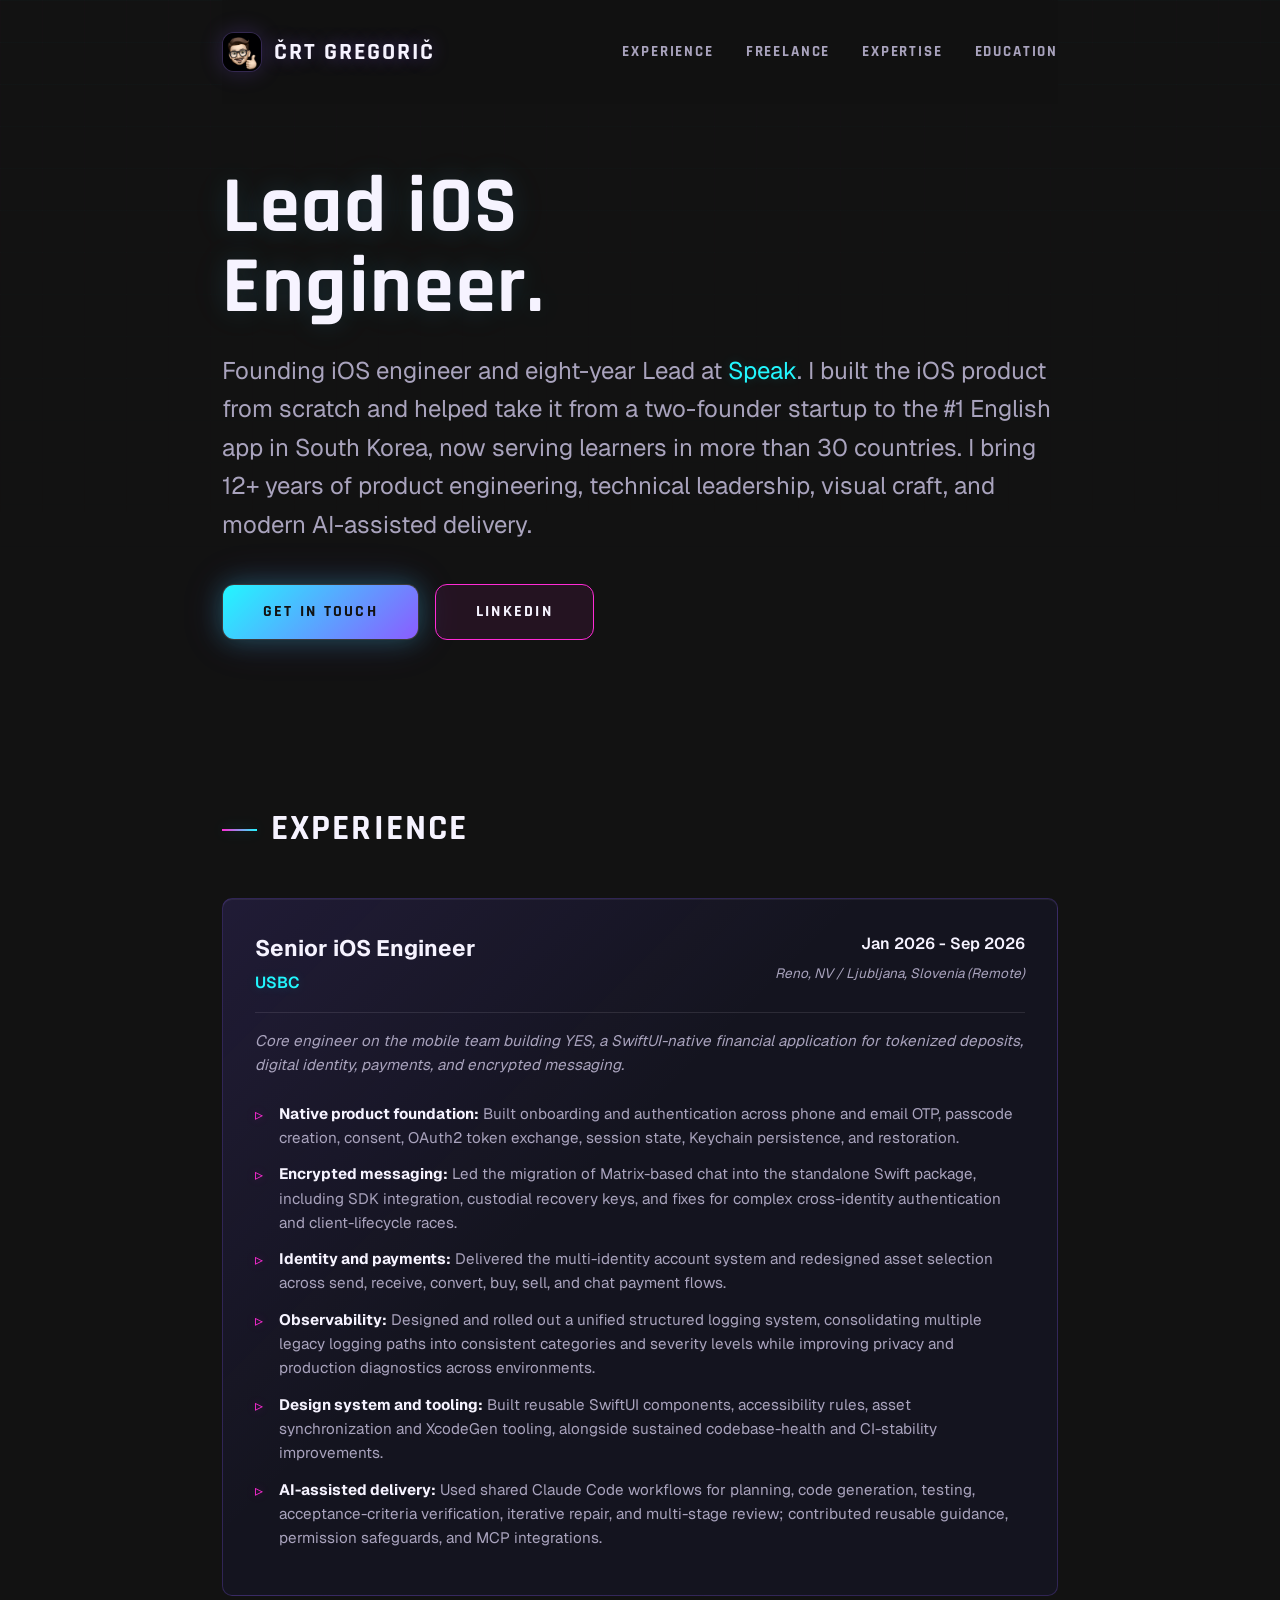
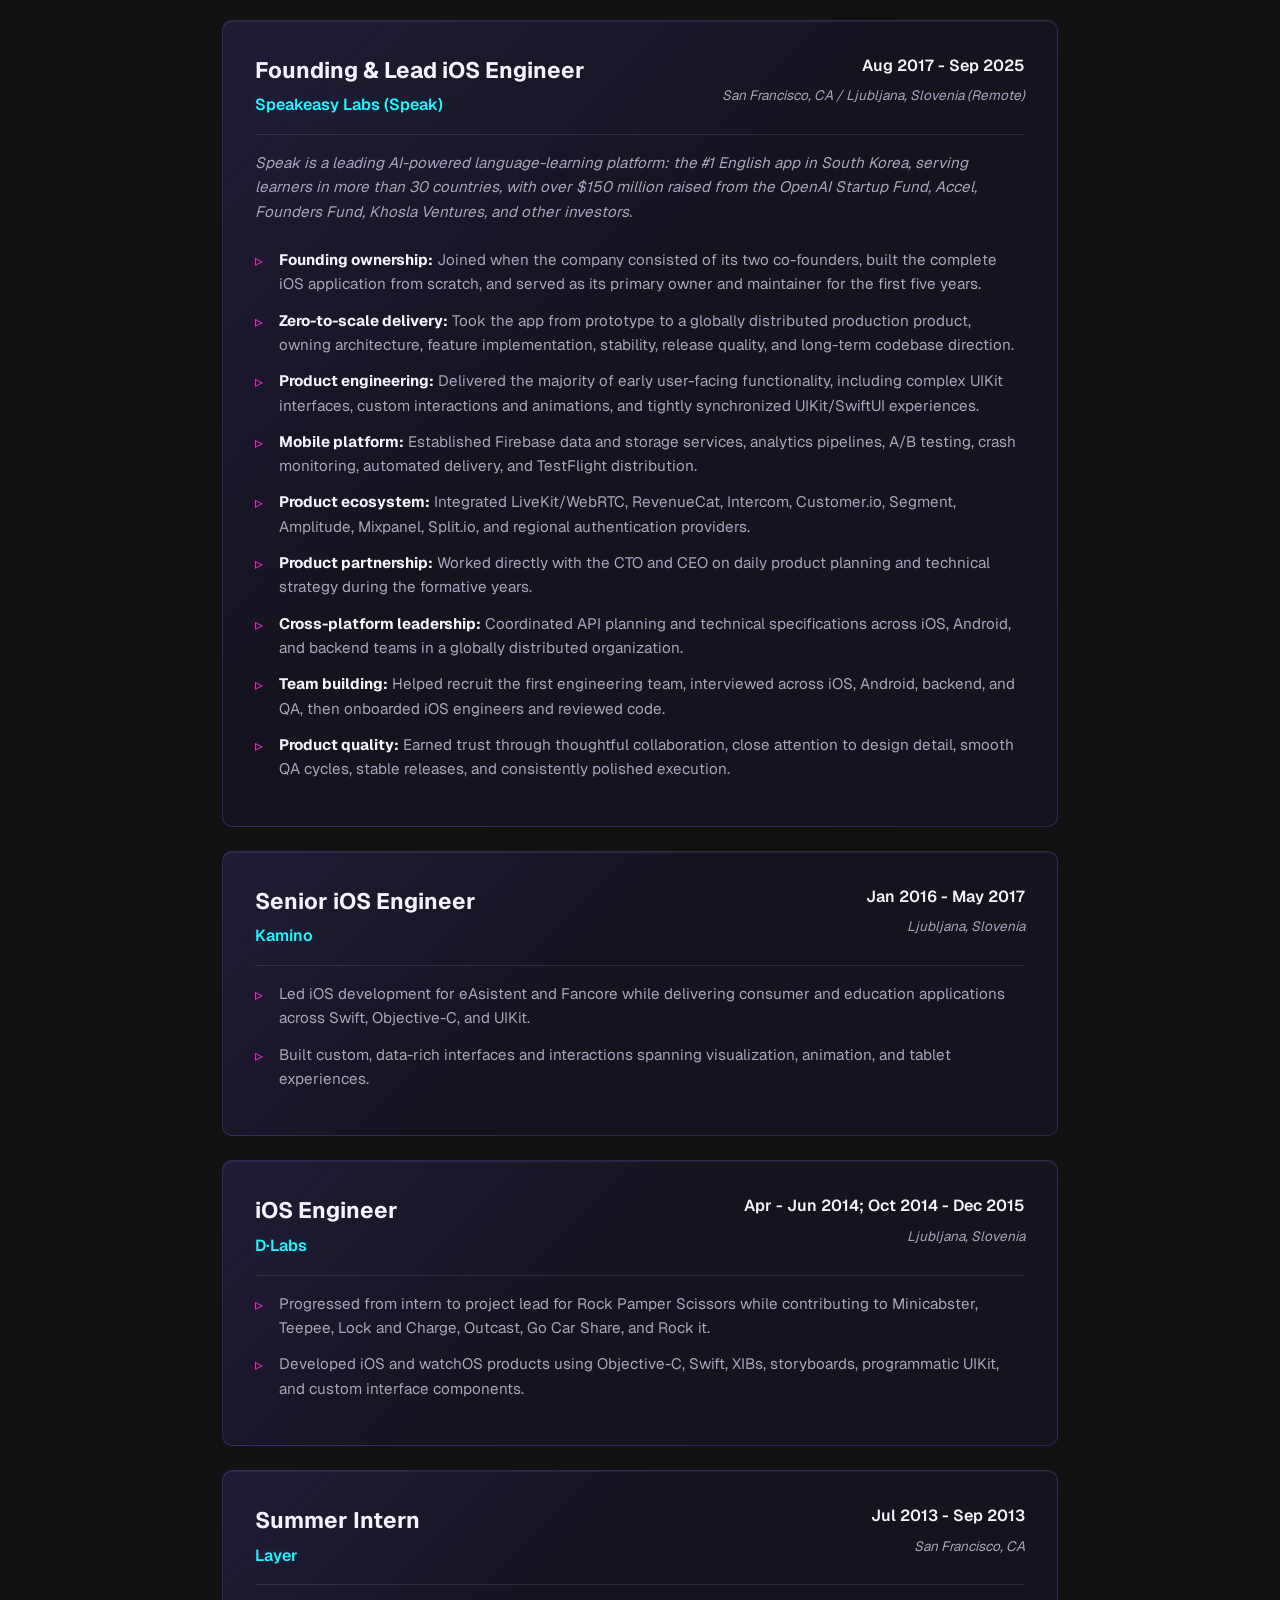
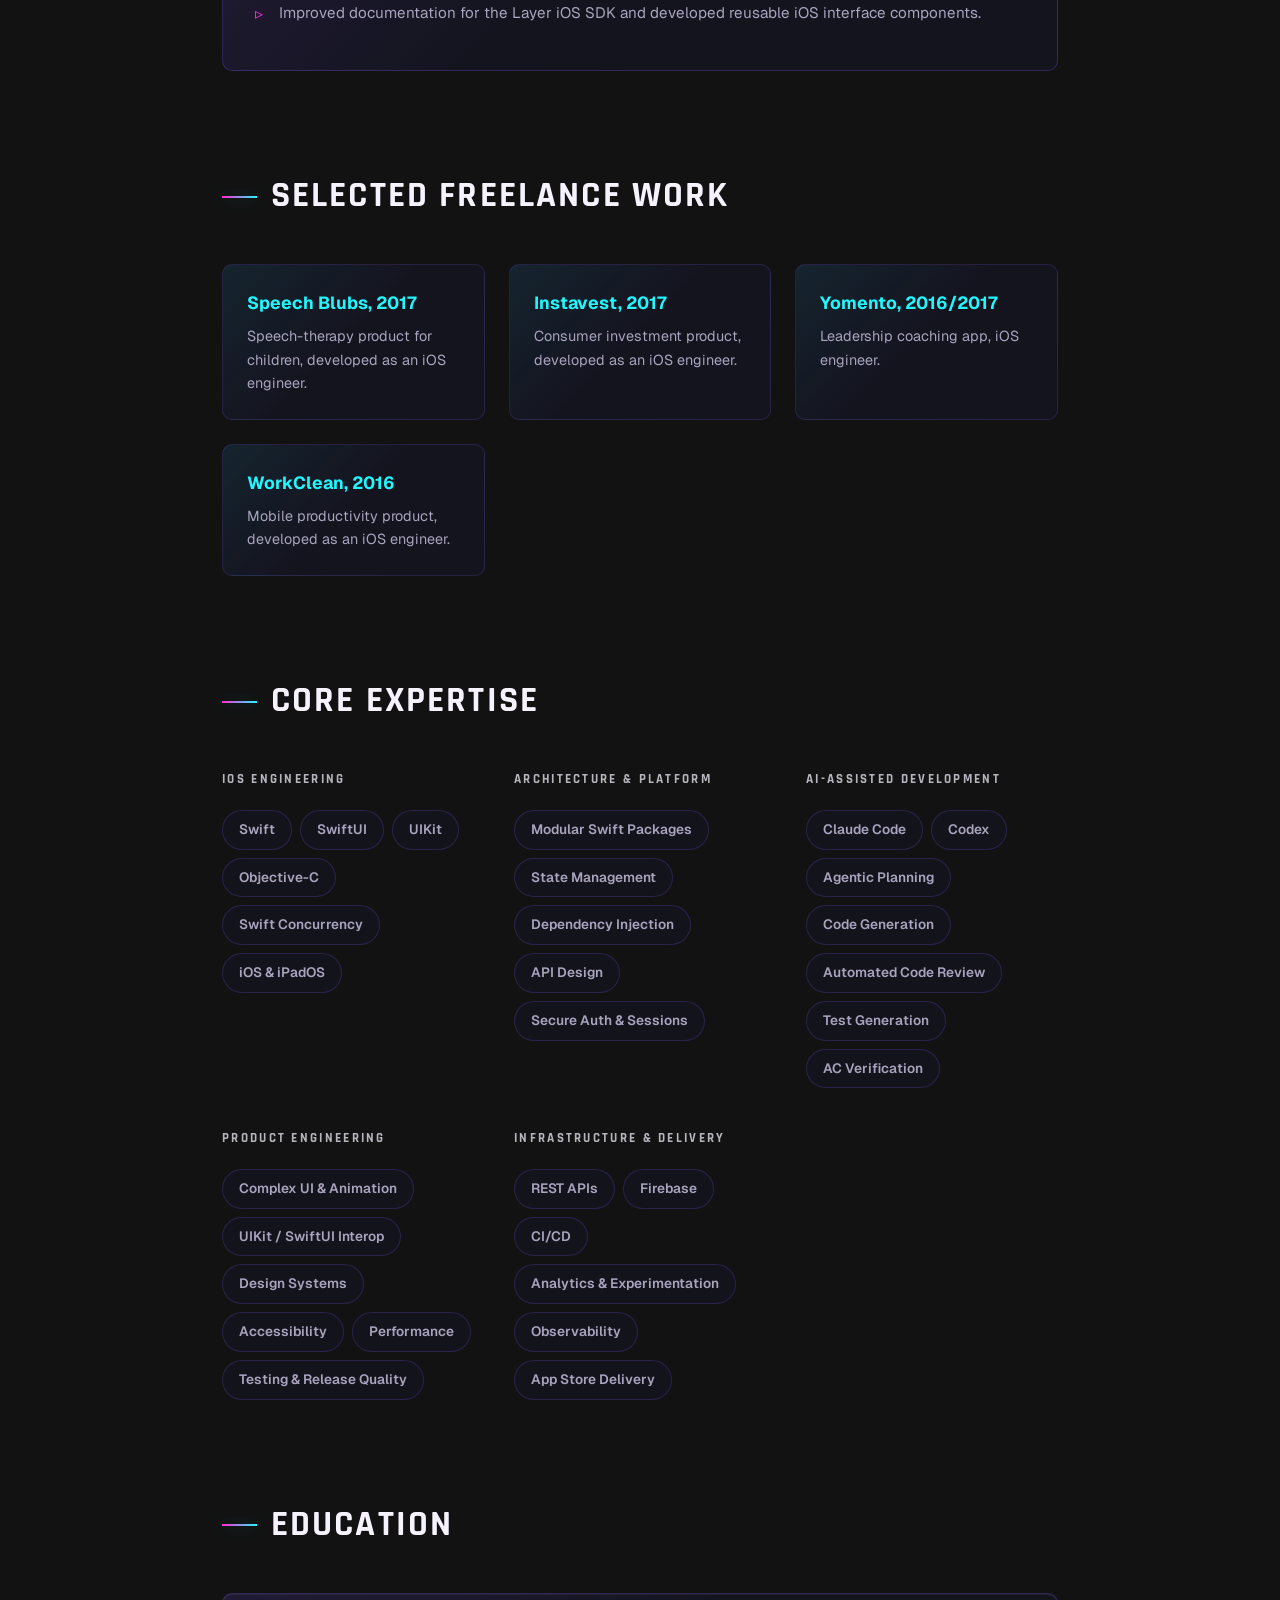
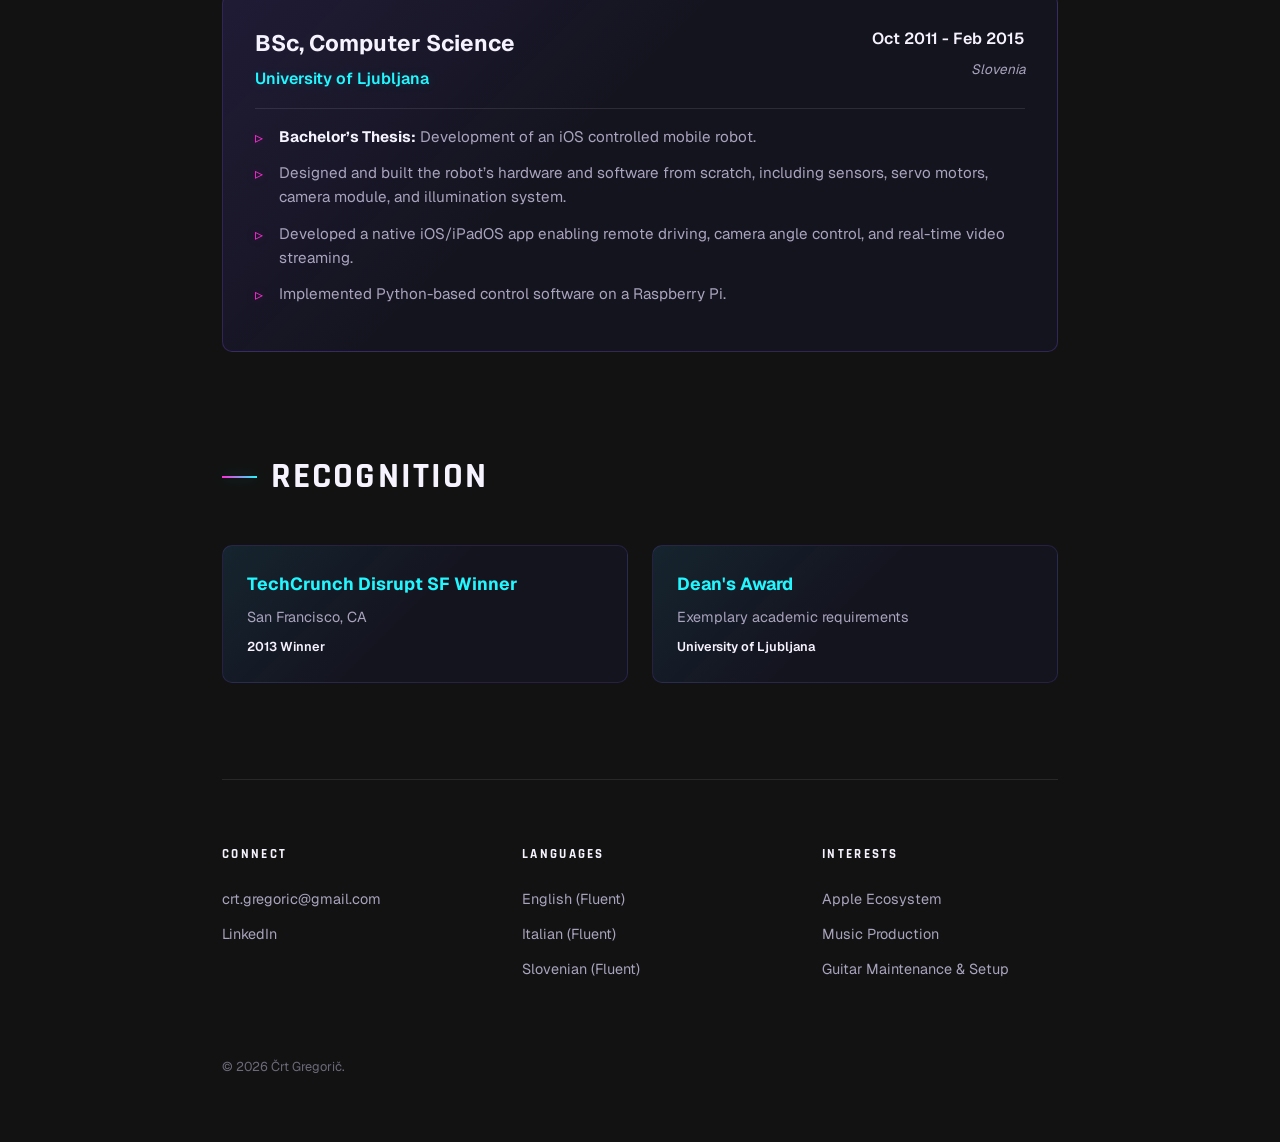
==== portfolio.html @ 0dc1e413 "Fixed the get in touch button border" ====
<!DOCTYPE html>
<html lang="en">
<head>
    <meta charset="UTF-8">
    <meta name="viewport" content="width=device-width, initial-scale=1.0">
    <title>Črt Gregorič | Lead iOS Engineer</title>
    <meta name="description" content="Črt Gregorič is a Lead iOS Engineer with 12+ years of experience building and scaling polished mobile products.">
    <link rel="preconnect" href="https://fonts.googleapis.com">
    <link rel="preconnect" href="https://fonts.gstatic.com" crossorigin>
    <link href="https://fonts.googleapis.com/css2?family=Geist:wght@300;400;500;600;700;800;900&amp;family=Rajdhani:wght@500;600;700&amp;display=swap" rel="stylesheet">
    <style>
        :root {
            --void: #121212;
            --panel: #181818;
            --panel-hover: #282828;
            --panel-deep: #14141f;
            --neon-cyan: #22f7ff;
            --neon-pink: #ff2bd6;
            --neon-violet: #8b5cff;
            --neon-amber: #ffd166;
            --paper: #f6f3ff;
            --muted: #a9a3bd;
            --border: rgba(139, 92, 255, 0.24);
            --shadow-glow: rgba(34, 247, 255, 0.24);
            --container-width: 900px;
        }

        * {
            margin: 0;
            padding: 0;
            box-sizing: border-box;
        }

        body {
            font-family: 'Geist', sans-serif;
            background-color: var(--void);
            color: var(--paper);
            line-height: 1.6;
            -webkit-font-smoothing: antialiased;
        }

        body::before {
            content: "";
            position: fixed;
            inset: 0;
            pointer-events: none;
            background:
                linear-gradient(rgba(34, 247, 255, 0.035) 1px, transparent 1px),
                linear-gradient(90deg, rgba(255, 43, 214, 0.025) 1px, transparent 1px);
            background-size: 42px 42px;
            mask-image: linear-gradient(to bottom, rgba(0, 0, 0, 0.45), transparent 70%);
            z-index: 0;
        }

        .container {
            position: relative;
            z-index: 1;
            max-width: var(--container-width);
            margin: 0 auto;
            padding: 0 2rem;
        }

        nav {
            padding: 2rem 0;
            display: flex;
            justify-content: space-between;
            align-items: center;
            position: sticky;
            top: 0;
            background-color: rgba(18, 18, 18, 0.9);
            backdrop-filter: blur(10px);
            z-index: 1000;
        }

        .logo-container {
            display: flex;
            align-items: center;
            gap: 0.75rem;
        }

        .memoji-logo {
            width: 40px;
            height: 40px;
            border-radius: 12px;
            object-fit: cover;
            background-color: var(--panel);
            border: 1px solid var(--border);
            box-shadow: 0 0 22px rgba(139, 92, 255, 0.22);
        }

        .logo {
            font-family: 'Rajdhani', sans-serif;
            font-size: 1.5rem;
            font-weight: 700;
            color: var(--paper);
            letter-spacing: 0.08em;
            text-shadow: 0 0 18px rgba(139, 92, 255, 0.38);
        }

        .nav-links {
            display: flex;
            gap: 2rem;
        }

        .nav-links a {
            color: var(--muted);
            text-decoration: none;
            font-family: 'Rajdhani', sans-serif;
            font-weight: 700;
            font-size: 0.95rem;
            transition: color 0.2s, text-shadow 0.2s;
            letter-spacing: 0.12em;
        }

        .nav-links a:hover {
            color: var(--neon-amber);
            text-shadow: 0 0 16px rgba(255, 209, 102, 0.25);
        }

        .hero {
            padding: 4rem 0;
        }

        .hero h1 {
            font-family: 'Rajdhani', sans-serif;
            font-size: 5rem;
            font-weight: 700;
            letter-spacing: 0.02em;
            line-height: 1;
            margin-bottom: 1.5rem;
            text-shadow:
                0 0 28px rgba(34, 247, 255, 0.12),
                0 0 46px rgba(255, 43, 214, 0.08);
        }

        .hero p {
            font-size: 1.5rem;
            color: var(--muted);
            max-width: 100%;
            margin-bottom: 2.5rem;
        }

        .hero p a {
            color: var(--neon-cyan);
            text-decoration: none;
            text-shadow: 0 0 12px rgba(34, 247, 255, 0.16);
            transition: color 0.2s;
        }

        .hero p a:hover {
            color: var(--neon-amber);
            text-decoration: underline;
        }

        .cta-group {
            display: flex;
            gap: 1rem;
            align-items: stretch;
        }

        .btn {
            display: inline-flex;
            align-items: center;
            justify-content: center;
            padding: 0 2.5rem;
            border-radius: 12px;
            font-family: 'Rajdhani', sans-serif;
            font-weight: 700;
            text-decoration: none;
            transition: transform 0.2s, background-color 0.2s, border-color 0.2s, box-shadow 0.2s;
            font-size: 1rem;
            text-transform: uppercase;
            letter-spacing: 0.14em;
            box-sizing: border-box;
            height: 56px;
        }

        .btn-primary {
            background-image: linear-gradient(135deg, var(--neon-cyan), var(--neon-violet));
            background-clip: padding-box;
            color: var(--void);
            border: 1px solid rgba(246, 243, 255, 0.18);
            box-shadow: 0 0 26px var(--shadow-glow), 0 0 44px rgba(139, 92, 255, 0.16);
        }

        .btn-primary:hover {
            background-image: linear-gradient(135deg, #7afaff, #a891ff);
            border-color: rgba(246, 243, 255, 0.32);
            transform: translateY(-3px);
        }

        .btn-secondary {
            border: 1px solid var(--neon-pink);
            color: var(--paper);
            background-color: rgba(255, 43, 214, 0.08);
        }

        .btn-secondary:hover {
            border-color: var(--neon-amber);
            box-shadow: 0 0 26px rgba(255, 43, 214, 0.22);
            transform: translateY(-3px);
        }

        section {
            margin-bottom: 6rem;
        }

        section[id] {
            scroll-margin-top: 7.5rem;
        }

        h2.section-title {
            font-family: 'Rajdhani', sans-serif;
            font-size: 2.25rem;
            font-weight: 700;
            margin-bottom: 2.5rem;
            letter-spacing: 0.06em;
            text-transform: uppercase;
        }

        h2.section-title::before {
            content: "";
            display: inline-block;
            width: 2.2rem;
            height: 0.12rem;
            margin-right: 0.85rem;
            vertical-align: middle;
            background: linear-gradient(90deg, var(--neon-pink), var(--neon-cyan));
            box-shadow: 0 0 14px var(--shadow-glow);
        }

        .experience-grid {
            display: flex;
            flex-direction: column;
            gap: 1.5rem;
        }

        .experience-card {
            background:
                linear-gradient(135deg, rgba(139, 92, 255, 0.1), transparent 42%),
                var(--panel-deep);
            padding: 2rem;
            border-radius: 10px;
            border: 1px solid var(--border);
            box-shadow: inset 0 1px 0 rgba(246, 243, 255, 0.06);
            cursor: pointer;
            transition: background-color 0.3s, border-color 0.3s, box-shadow 0.3s, transform 0.3s;
        }

        .experience-card:hover {
            background-color: var(--panel-hover);
            border-color: rgba(34, 247, 255, 0.34);
            box-shadow: 0 0 34px rgba(34, 247, 255, 0.08), inset 0 1px 0 rgba(246, 243, 255, 0.08);
            transform: translateY(-2px);
        }

        .exp-header {
            display: flex;
            justify-content: space-between;
            align-items: flex-start;
            margin-bottom: 1rem;
            border-bottom: 1px solid rgba(247, 243, 255, 0.1);
            padding-bottom: 1rem;
        }

        .exp-title h3 {
            font-size: 1.4rem;
            font-weight: 700;
            margin-bottom: 0.25rem;
        }

        .exp-title p {
            color: var(--neon-cyan);
            font-weight: 600;
            font-size: 1rem;
            text-shadow: 0 0 12px rgba(34, 247, 255, 0.16);
        }

        .exp-title a {
            color: inherit;
            text-decoration: none;
            transition: color 0.2s;
        }

        .exp-title a:hover {
            color: var(--neon-amber);
            text-decoration: underline;
        }

        .exp-meta {
            text-align: right;
        }

        .exp-duration {
            font-weight: 600;
            display: block;
            margin-bottom: 0.25rem;
        }

        .exp-location {
            color: var(--muted);
            font-size: 0.85rem;
            font-style: italic;
        }

        .exp-description {
            color: var(--muted);
            margin-bottom: 1.5rem;
            font-style: italic;
            font-size: 0.95rem;
        }

        .exp-details ul {
            list-style: none;
        }

        .exp-details li {
            position: relative;
            padding-left: 1.5rem;
            margin-bottom: 0.75rem;
            color: var(--muted);
            font-size: 0.95rem;
        }

        .exp-details li strong {
            color: var(--paper);
        }

        .exp-details li::before {
            content: "▹";
            position: absolute;
            left: 0;
            color: var(--neon-pink);
            font-size: 1rem;
            text-shadow: 0 0 10px rgba(255, 43, 214, 0.28);
        }

        .backstage-card {
            background: linear-gradient(135deg, #282828 0%, #121212 100%);
            padding: 3rem;
            border-radius: 10px;
            border-left: 6px solid var(--neon-cyan);
        }

        .backstage-content {
            display: flex;
            flex-direction: column;
            gap: 1.5rem;
        }

        .backstage-text h3 {
            font-size: 1.75rem;
            margin-bottom: 1.25rem;
            color: var(--neon-cyan);
            font-weight: 800;
        }

        .backstage-text p {
            margin-bottom: 1.25rem;
            color: var(--paper);
            font-size: 1.05rem;
            max-width: 100%;
        }

        .music-tags {
            display: flex;
            flex-wrap: wrap;
            gap: 0.75rem;
            margin-top: 1rem;
        }

        .music-tag {
            font-size: 0.85rem;
            background: rgba(37, 244, 255, 0.1);
            color: var(--neon-cyan);
            padding: 0.4rem 1rem;
            border-radius: 0;
            border: 1px solid var(--neon-cyan);
            font-weight: 600;
        }

        /* --- Skills Section --- */
        .skills-grid {
            display: grid;
            grid-template-columns: repeat(auto-fit, minmax(250px, 1fr));
            gap: 2.5rem;
        }

        .skill-category h3 {
            font-size: 0.8rem;
            text-transform: uppercase;
            font-family: 'Rajdhani', sans-serif;
            letter-spacing: 0.18em;
            color: var(--paper);
            margin-bottom: 1.25rem;
            opacity: 0.72;
        }

        .skill-list {
            display: flex;
            flex-wrap: wrap;
            gap: 0.5rem;
        }

        .skill-pill {
            background-color: rgba(20, 20, 31, 0.9);
            color: var(--muted);
            padding: 0.5rem 1rem;
            border-radius: 999px;
            border: 1px solid rgba(139, 92, 255, 0.2);
            font-size: 0.85rem;
            font-weight: 600;
            cursor: pointer;
            transition: all 0.2s;
        }

        .skill-pill:hover {
            background-color: var(--neon-cyan);
            color: var(--void);
            transform: translateY(-2px);
            box-shadow: 0 0 18px var(--shadow-glow);
        }

        .item-grid {
            display: grid;
            grid-template-columns: repeat(auto-fit, minmax(200px, 1fr));
            gap: 1.5rem;
        }

        .grid-item {
            background:
                linear-gradient(135deg, rgba(34, 247, 255, 0.07), transparent 48%),
                var(--panel-deep);
            padding: 1.5rem;
            border-radius: 10px;
            border: 1px solid rgba(139, 92, 255, 0.16);
            cursor: pointer;
            transition: background-color 0.2s, border-color 0.2s, box-shadow 0.2s, transform 0.2s;
        }

        .grid-item:hover {
            background-color: var(--panel-hover);
            border-color: var(--border);
            box-shadow: 0 0 28px rgba(139, 92, 255, 0.1);
            transform: translateY(-2px);
        }

        .grid-item h3 {
            font-size: 1.1rem;
            margin-bottom: 0.5rem;
            color: var(--neon-cyan);
        }

        .grid-item h3 a {
            color: inherit;
            text-decoration: none;
        }

        .grid-item h3 a:hover {
            text-decoration: underline;
        }

        .grid-item p {
            font-size: 0.9rem;
            color: var(--muted);
        }

        .grid-item p a {
            color: var(--neon-cyan);
            text-decoration: none;
        }

        .grid-item p a:hover {
            text-decoration: underline;
        }

        .grid-item .item-meta {
            font-size: 0.8rem;
            color: var(--paper);
            font-weight: 600;
            margin-top: 0.5rem;
            display: block;
        }

        .grid-item .item-meta a {
            color: inherit;
            text-decoration: none;
        }

        .grid-item .item-meta a:hover {
            color: var(--neon-amber);
            text-decoration: underline;
        }

        footer {
            margin-top: 4rem;
            padding: 4rem 0;
            border-top: 1px solid var(--panel-hover);
            color: var(--muted);
        }

        .footer-grid {
            display: grid;
            grid-template-columns: repeat(auto-fit, minmax(200px, 1fr));
            gap: 4rem;
            margin-bottom: 4rem;
        }

        .footer-col h4 {
            color: var(--paper);
            margin-bottom: 1.5rem;
            text-transform: uppercase;
            font-size: 0.8rem;
            font-family: 'Rajdhani', sans-serif;
            letter-spacing: 0.18em;
        }

        .footer-col ul {
            list-style: none;
        }

        .footer-col li, .footer-col p {
            margin-bottom: 0.75rem;
            font-size: 0.9rem;
        }

        .footer-col a {
            color: inherit;
            text-decoration: none;
            transition: color 0.2s;
        }

        .footer-col a:hover {
            color: var(--neon-amber);
        }

        @media (max-width: 1024px) {
            .hero h1 { font-size: 4rem; }
        }

        @media (max-width: 768px) {
            :root {
                --container-width: 100%;
            }
            .container { padding: 0 1.5rem; }
            nav { padding: 1.5rem 0; flex-direction: column; gap: 1.5rem; position: relative; }
            .nav-links { gap: 1rem; flex-wrap: wrap; justify-content: center; }
            .nav-links a { font-size: 0.75rem; }
            
            .hero { padding: 2rem 0; }
            .hero h1 { font-size: 2.75rem; }
            .hero p { font-size: 1.1rem; }
            
            h2.section-title { font-size: 1.75rem; margin-bottom: 1.5rem; }
            section { margin-bottom: 4rem; }
            section[id] { scroll-margin-top: 1.5rem; }
            
            .exp-header { flex-direction: column; gap: 0.5rem; }
            .exp-meta { text-align: left; }
            .experience-card { padding: 1.5rem; }
            
            .backstage-card { padding: 2rem 1.5rem; }
            .backstage-text h3 { font-size: 1.5rem; }
            .backstage-text p { font-size: 0.95rem; }
            
            .skills-grid { gap: 1.5rem; }
            
            .footer-grid { gap: 2rem; }
        }

        @media (max-width: 480px) {
            .logo { font-size: 1.2rem; }
            .hero h1 { font-size: 2.25rem; }
            .cta-group { flex-direction: column; width: 100%; }
            .btn { text-align: center; width: 100%; }
        }
    </style>
</head>
<body>
    <div class="container">
        <nav>
            <div class="logo-container">
                <img src="memoji.jpeg" alt="Črt Gregorič" class="memoji-logo">
                <div class="logo">ČRT GREGORIČ</div>
            </div>
            <div class="nav-links">
                <a href="#experience">EXPERIENCE</a>
                <!-- <a href="#backstage">BACKSTAGE</a> -->
                <a href="#freelance">FREELANCE</a>
                <a href="#skills">EXPERTISE</a>
                <a href="#education">EDUCATION</a>
            </div>
        </nav>

        <main class="main-content">
            <section class="hero">
                <h1>Lead iOS<br>Engineer.</h1>
                <p>Founding iOS engineer and eight-year Lead at <a href="https://www.speak.com/" target="_blank">Speak</a>. I built the iOS product from scratch and helped take it from a two-founder startup to the #1 English app in South Korea, now serving learners in more than 30 countries. I bring 12+ years of product engineering, technical leadership, visual craft, and modern AI-assisted delivery.</p>
                <div class="cta-group">
                    <a href="mailto:crt.gregoric@gmail.com" class="btn btn-primary">Get in touch</a>
                    <a href="http://www.linkedin.com/in/crtgregoric" target="_blank" class="btn btn-secondary">LinkedIn</a>
                </div>
            </section>

            <section id="experience">
                <h2 class="section-title">Experience</h2>
                <div class="experience-grid">
                    
                    <!-- USBC -->
                    <div class="experience-card">
                        <div class="exp-header">
                            <div class="exp-title">
                                <h3>Senior iOS Engineer</h3>
                                <p><a href="https://usbc.xyz/" target="_blank">USBC</a></p>
                            </div>
                            <div class="exp-meta">
                                <span class="exp-duration">Jan 2026 - Sep 2026</span>
                                <span class="exp-location">Reno, NV / Ljubljana, Slovenia (Remote)</span>
                            </div>
                        </div>
                        <p class="exp-description">Core engineer on the mobile team building YES, a SwiftUI-native financial application for tokenized deposits, digital identity, payments, and encrypted messaging.</p>
                        <div class="exp-details">
                            <ul>
                                <li><strong>Native product foundation:</strong> Built onboarding and authentication across phone and email OTP, passcode creation, consent, OAuth2 token exchange, session state, Keychain persistence, and restoration.</li>
                                <li><strong>Encrypted messaging:</strong> Led the migration of Matrix-based chat into the standalone Swift package, including SDK integration, custodial recovery keys, and fixes for complex cross-identity authentication and client-lifecycle races.</li>
                                <li><strong>Identity and payments:</strong> Delivered the multi-identity account system and redesigned asset selection across send, receive, convert, buy, sell, and chat payment flows.</li>
                                <li><strong>Observability:</strong> Designed and rolled out a unified structured logging system, consolidating multiple legacy logging paths into consistent categories and severity levels while improving privacy and production diagnostics across environments.</li>
                                <li><strong>Design system and tooling:</strong> Built reusable SwiftUI components, accessibility rules, asset synchronization and XcodeGen tooling, alongside sustained codebase-health and CI-stability improvements.</li>
                                <li><strong>AI-assisted delivery:</strong> Used shared Claude Code workflows for planning, code generation, testing, acceptance-criteria verification, iterative repair, and multi-stage review; contributed reusable guidance, permission safeguards, and MCP integrations.</li>
                            </ul>
                        </div>
                    </div>

                    <!-- Speakeasy Labs -->
                    <div class="experience-card">
                        <div class="exp-header">
                            <div class="exp-title">
                                <h3>Founding &amp; Lead iOS Engineer</h3>
                                <p><a href="https://www.speak.com" target="_blank">Speakeasy Labs (Speak)</a></p>
                            </div>
                            <div class="exp-meta">
                                <span class="exp-duration">Aug 2017 - Sep 2025</span>
                                <span class="exp-location">San Francisco, CA / Ljubljana, Slovenia (Remote)</span>
                            </div>
                        </div>
                        <p class="exp-description">Speak is a leading AI-powered language-learning platform: the #1 English app in South Korea, serving learners in more than 30 countries, with over $150 million raised from the OpenAI Startup Fund, Accel, Founders Fund, Khosla Ventures, and other investors.</p>
                        <div class="exp-details">
                            <ul>
                                <li><strong>Founding ownership:</strong> Joined when the company consisted of its two co-founders, built the complete iOS application from scratch, and served as its primary owner and maintainer for the first five years.</li>
                                <li><strong>Zero-to-scale delivery:</strong> Took the app from prototype to a globally distributed production product, owning architecture, feature implementation, stability, release quality, and long-term codebase direction.</li>
                                <li><strong>Product engineering:</strong> Delivered the majority of early user-facing functionality, including complex UIKit interfaces, custom interactions and animations, and tightly synchronized UIKit/SwiftUI experiences.</li>
                                <li><strong>Mobile platform:</strong> Established Firebase data and storage services, analytics pipelines, A/B testing, crash monitoring, automated delivery, and TestFlight distribution.</li>
                                <li><strong>Product ecosystem:</strong> Integrated LiveKit/WebRTC, RevenueCat, Intercom, Customer.io, Segment, Amplitude, Mixpanel, Split.io, and regional authentication providers.</li>
                                <li><strong>Product partnership:</strong> Worked directly with the CTO and CEO on daily product planning and technical strategy during the formative years.</li>
                                <li><strong>Cross-platform leadership:</strong> Coordinated API planning and technical specifications across iOS, Android, and backend teams in a globally distributed organization.</li>
                                <li><strong>Team building:</strong> Helped recruit the first engineering team, interviewed across iOS, Android, backend, and QA, then onboarded iOS engineers and reviewed code.</li>
                                <li><strong>Product quality:</strong> Earned trust through thoughtful collaboration, close attention to design detail, smooth QA cycles, stable releases, and consistently polished execution.</li>
                            </ul>
                        </div>
                    </div>

                    <!-- Kamino -->
                    <div class="experience-card">
                        <div class="exp-header">
                            <div class="exp-title">
                                <h3>Senior iOS Engineer</h3>
                                <p>Kamino</p>
                            </div>
                            <div class="exp-meta">
                                <span class="exp-duration">Jan 2016 - May 2017</span>
                                <span class="exp-location">Ljubljana, Slovenia</span>
                            </div>
                        </div>
                        <div class="exp-details">
                            <ul>
                                <li>Led iOS development for eAsistent and Fancore while delivering consumer and education applications across Swift, Objective-C, and UIKit.</li>
                                <li>Built custom, data-rich interfaces and interactions spanning visualization, animation, and tablet experiences.</li>
                            </ul>
                        </div>
                    </div>

                    <!-- D.Labs -->
                    <div class="experience-card">
                        <div class="exp-header">
                            <div class="exp-title">
                                <h3>iOS Engineer</h3>
                                <p><a href="https://dlabs.io" target="_blank">D·Labs</a></p>
                            </div>
                            <div class="exp-meta">
                                <span class="exp-duration">Apr - Jun 2014; Oct 2014 - Dec 2015</span>
                                <span class="exp-location">Ljubljana, Slovenia</span>
                            </div>
                        </div>
                        <div class="exp-details">
                            <ul>
                                <li>Progressed from intern to project lead for Rock Pamper Scissors while contributing to Minicabster, Teepee, Lock and Charge, Outcast, Go Car Share, and Rock it.</li>
                                <li>Developed iOS and watchOS products using Objective-C, Swift, XIBs, storyboards, programmatic UIKit, and custom interface components.</li>
                            </ul>
                        </div>
                    </div>

                    <!-- Layer -->
                    <div class="experience-card">
                        <div class="exp-header">
                            <div class="exp-title">
                                <h3>Summer Intern</h3>
                                <p>Layer</p>
                            </div>
                            <div class="exp-meta">
                                <span class="exp-duration">Jul 2013 - Sep 2013</span>
                                <span class="exp-location">San Francisco, CA</span>
                            </div>
                        </div>
                        <div class="exp-details">
                            <ul>
                                <li>Improved documentation for the Layer iOS SDK and developed reusable iOS interface components.</li>
                            </ul>
                        </div>
                    </div>
                </div>
            </section>

            <!-- <section id="backstage">
                <div class="backstage-card">
                    <div class="backstage-content">
                        <div class="backstage-text">
                            <h3>The Backstage</h3>
                            <p>Music is my constant companion, setting the tone for every part of my day and serving as my primary creative outlet. My passion for guitar goes beyond just playing - I am also deeply involved in the craft of maintaining and working on the instruments themselves.</p>
                            <p>I love the entire process of writing and recording music, a creative journey I currently explore through a black metal project with a group of friends.</p>
                            <div class="music-tags">
                                <span class="music-tag">Music Production</span>
                                <span class="music-tag">Guitar Maintenance</span>
                                <span class="music-tag">Music Writing</span>
                                <span class="music-tag">Home Recording</span>
                            </div>
                        </div>
                    </div>
                </div>
            </section> -->

            <section id="freelance">
                <h2 class="section-title">Selected Freelance Work</h2>
                <div class="item-grid">
                    <div class="grid-item">
                        <h3>Speech Blubs, 2017</h3>
                        <p>Speech-therapy product for children, developed as an iOS engineer.</p>
                    </div>
                    <div class="grid-item">
                        <h3>Instavest, 2017</h3>
                        <p>Consumer investment product, developed as an iOS engineer.</p>
                    </div>
                    <div class="grid-item">
                        <h3>Yomento, 2016/2017</h3>
                        <p>Leadership coaching app, iOS engineer.</p>
                    </div>
                    <div class="grid-item">
                        <h3>WorkClean, 2016</h3>
                        <p>Mobile productivity product, developed as an iOS engineer.</p>
                    </div>
                </div>
            </section>

            <section id="skills">
                <h2 class="section-title">Core Expertise</h2>
                <div class="skills-grid">
                    <div class="skill-category">
                        <h3>iOS Engineering</h3>
                        <div class="skill-list">
                            <div class="skill-pill">Swift</div>
                            <div class="skill-pill">SwiftUI</div>
                            <div class="skill-pill">UIKit</div>
                            <div class="skill-pill">Objective-C</div>
                            <div class="skill-pill">Swift Concurrency</div>
                            <div class="skill-pill">iOS &amp; iPadOS</div>
                        </div>
                    </div>
                    <div class="skill-category">
                        <h3>Architecture &amp; Platform</h3>
                        <div class="skill-list">
                            <div class="skill-pill">Modular Swift Packages</div>
                            <div class="skill-pill">State Management</div>
                            <div class="skill-pill">Dependency Injection</div>
                            <div class="skill-pill">API Design</div>
                            <div class="skill-pill">Secure Auth &amp; Sessions</div>
                        </div>
                    </div>
                    <div class="skill-category">
                        <h3>AI-Assisted Development</h3>
                        <div class="skill-list">
                            <div class="skill-pill">Claude Code</div>
                            <div class="skill-pill">Codex</div>
                            <div class="skill-pill">Agentic Planning</div>
                            <div class="skill-pill">Code Generation</div>
                            <div class="skill-pill">Automated Code Review</div>
                            <div class="skill-pill">Test Generation</div>
                            <div class="skill-pill">AC Verification</div>
                        </div>
                    </div>
                    <div class="skill-category">
                        <h3>Product Engineering</h3>
                        <div class="skill-list">
                            <div class="skill-pill">Complex UI &amp; Animation</div>
                            <div class="skill-pill">UIKit / SwiftUI Interop</div>
                            <div class="skill-pill">Design Systems</div>
                            <div class="skill-pill">Accessibility</div>
                            <div class="skill-pill">Performance</div>
                            <div class="skill-pill">Testing &amp; Release Quality</div>
                        </div>
                    </div>
                    <div class="skill-category">
                        <h3>Infrastructure &amp; Delivery</h3>
                        <div class="skill-list">
                            <div class="skill-pill">REST APIs</div>
                            <div class="skill-pill">Firebase</div>
                            <div class="skill-pill">CI/CD</div>
                            <div class="skill-pill">Analytics &amp; Experimentation</div>
                            <div class="skill-pill">Observability</div>
                            <div class="skill-pill">App Store Delivery</div>
                        </div>
                    </div>
                </div>
            </section>

            <section id="education">
                <h2 class="section-title">Education</h2>
                <div class="experience-card">
                    <div class="exp-header">
                        <div class="exp-title">
                            <h3>BSc, Computer Science</h3>
                            <p><a href="https://www.fri.uni-lj.si" target="_blank">University of Ljubljana</a></p>
                        </div>
                        <div class="exp-meta">
                            <span class="exp-duration">Oct 2011 - Feb 2015</span>
                            <span class="exp-location">Slovenia</span>
                        </div>
                    </div>
                    <div class="exp-details">
                        <ul>
                            <li><strong>Bachelor’s Thesis:</strong> Development of an iOS controlled mobile robot.</li>
                            <li>Designed and built the robot’s hardware and software from scratch, including sensors, servo motors, camera module, and illumination system.</li>
                            <li>Developed a native iOS/iPadOS app enabling remote driving, camera angle control, and real-time video streaming.</li>
                            <li>Implemented Python-based control software on a Raspberry Pi.</li>
                        </ul>
                    </div>
                </div>
            </section>

            <section id="recognition">
                <h2 class="section-title">Recognition</h2>
                <div class="item-grid">
                    <div class="grid-item">
                        <h3><a href="https://techcrunch.com/2013/09/11/and-the-winner-of-techcrunch-disrupt-sf-2013-is-layer/" target="_blank">TechCrunch Disrupt SF Winner</a></h3>
                        <p>San Francisco, CA</p>
                        <span class="item-meta">2013 Winner</span>
                    </div>
                    <div class="grid-item">
                        <h3>Dean's Award</h3>
                        <p>Exemplary academic requirements</p>
                        <span class="item-meta"><a href="https://www.fri.uni-lj.si" target="_blank">University of Ljubljana</a></span>
                    </div>
                </div>
            </section>

            <footer>
                <div class="footer-grid">
                    <div class="footer-col">
                        <h4>Connect</h4>
                        <ul>
                            <li><a href="mailto:crt.gregoric@gmail.com">crt.gregoric@gmail.com</a></li>
                            <li><a href="http://www.linkedin.com/in/crtgregoric" target="_blank">LinkedIn</a></li>
                        </ul>
                    </div>
                    <div class="footer-col">
                        <h4>Languages</h4>
                        <ul>
                            <li>English (Fluent)</li>
                            <li>Italian (Fluent)</li>
                            <li>Slovenian (Fluent)</li>
                        </ul>
                    </div>
                    <div class="footer-col">
                        <h4>Interests</h4>
                        <ul>
                            <li>Apple Ecosystem</li>
                            <li>Music Production</li>
                            <li>Guitar Maintenance &amp; Setup</li>
                        </ul>
                    </div>
                </div>
                <p style="font-size: 0.8rem; opacity: 0.6;">&copy; 2026 Črt Gregorič.</p>
            </footer>
        </main>
    </div>
</body>
</html>
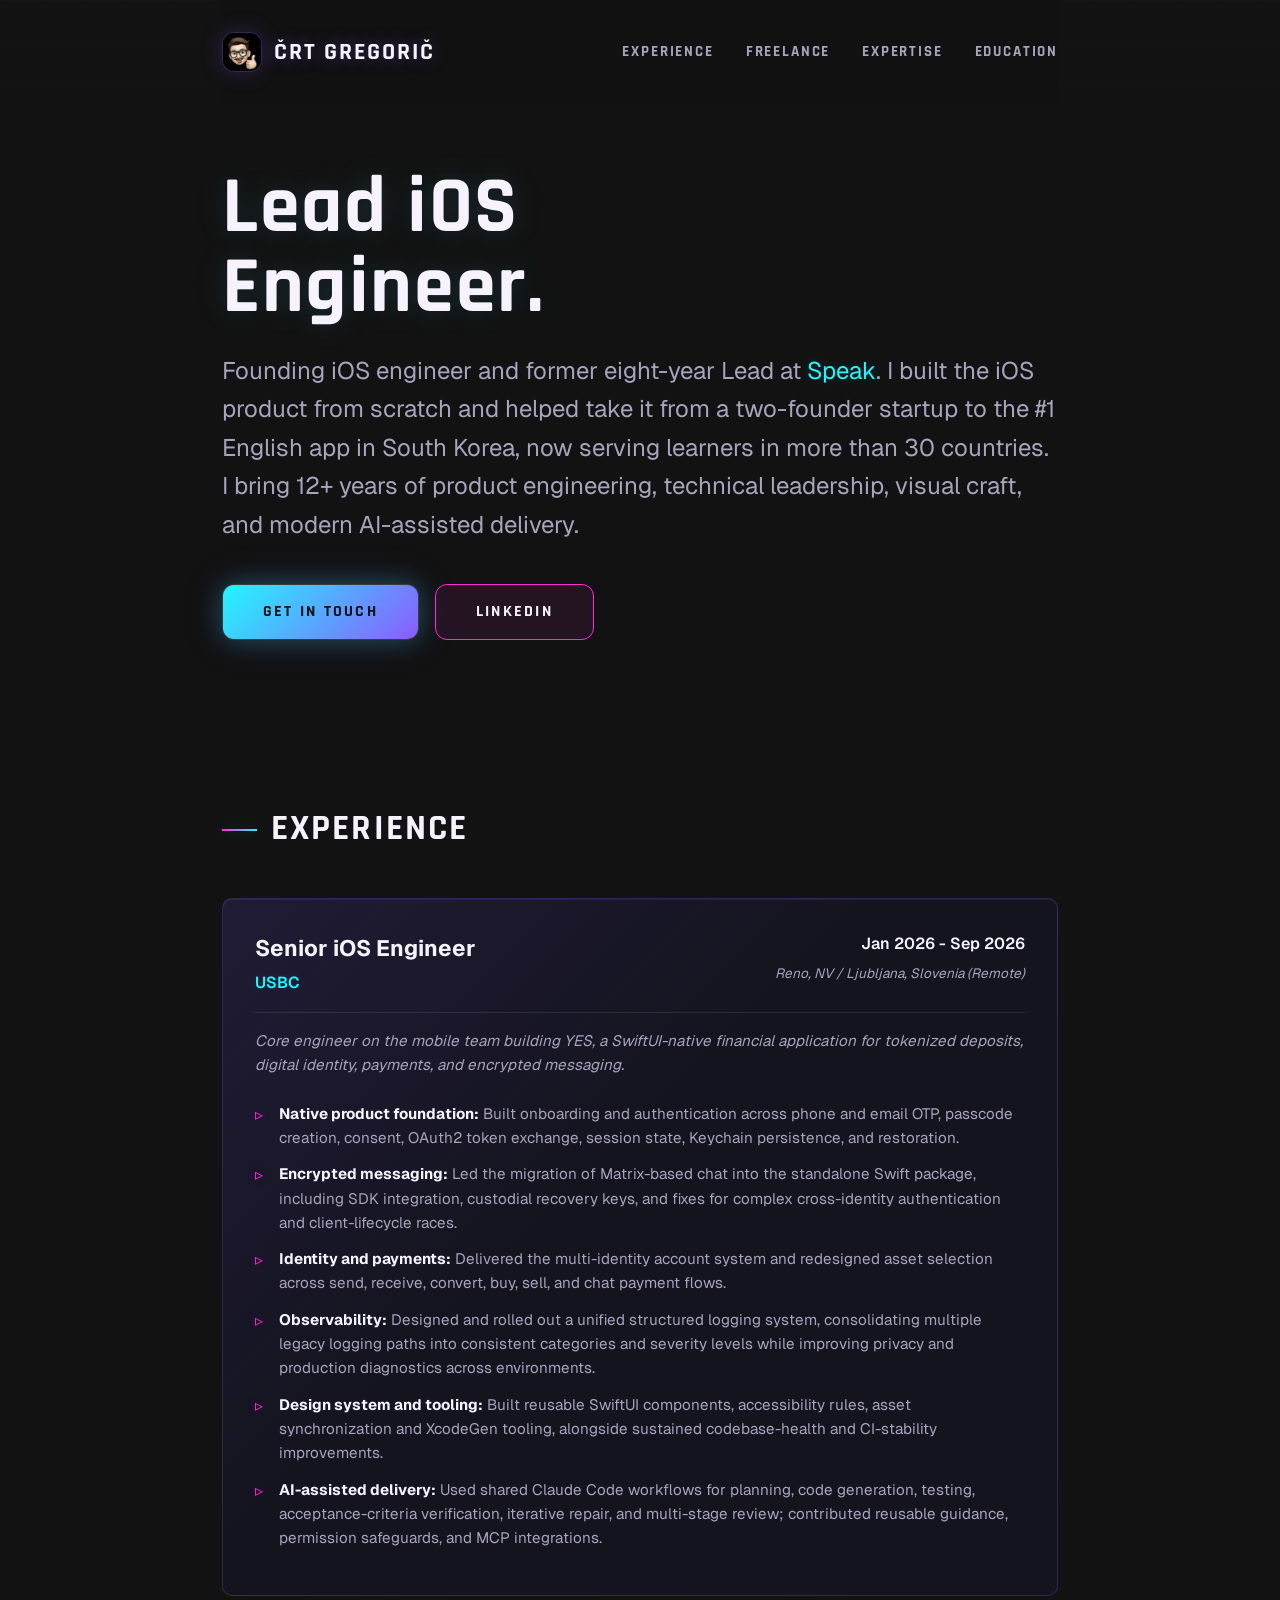
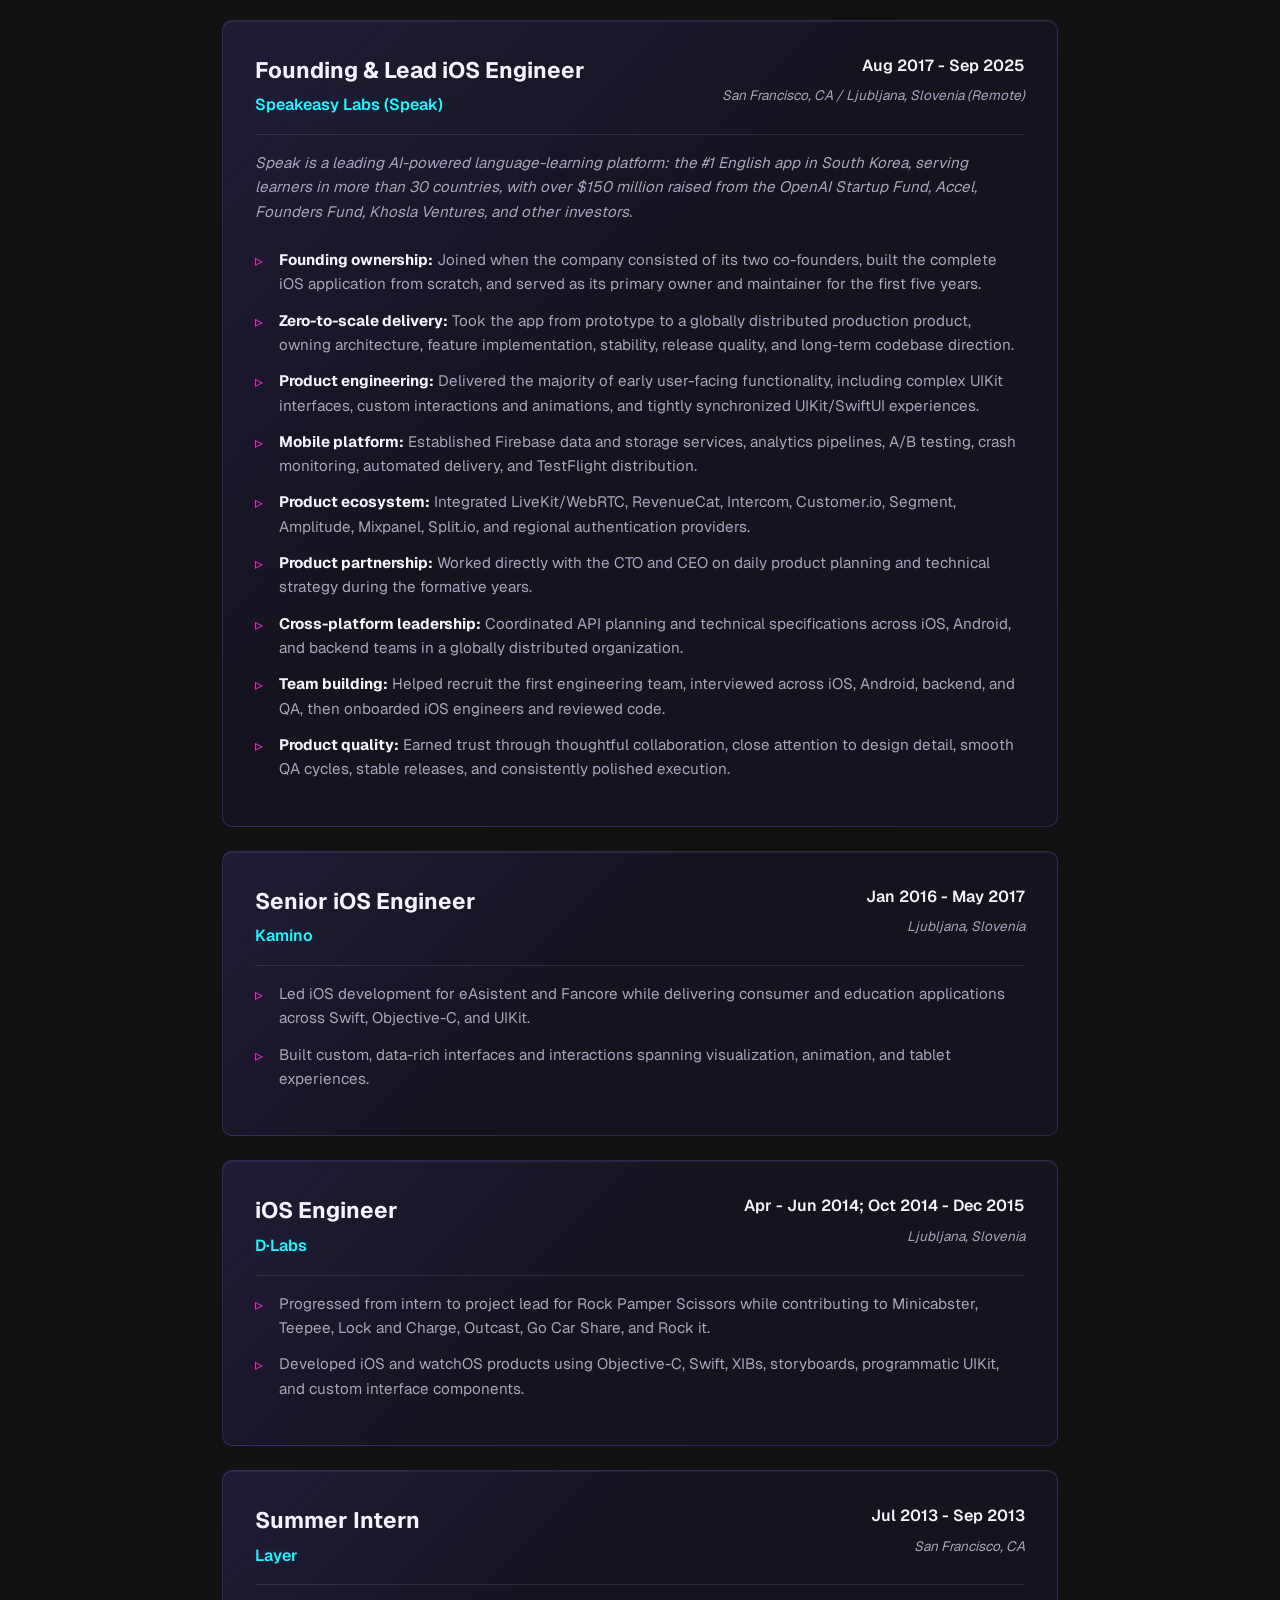
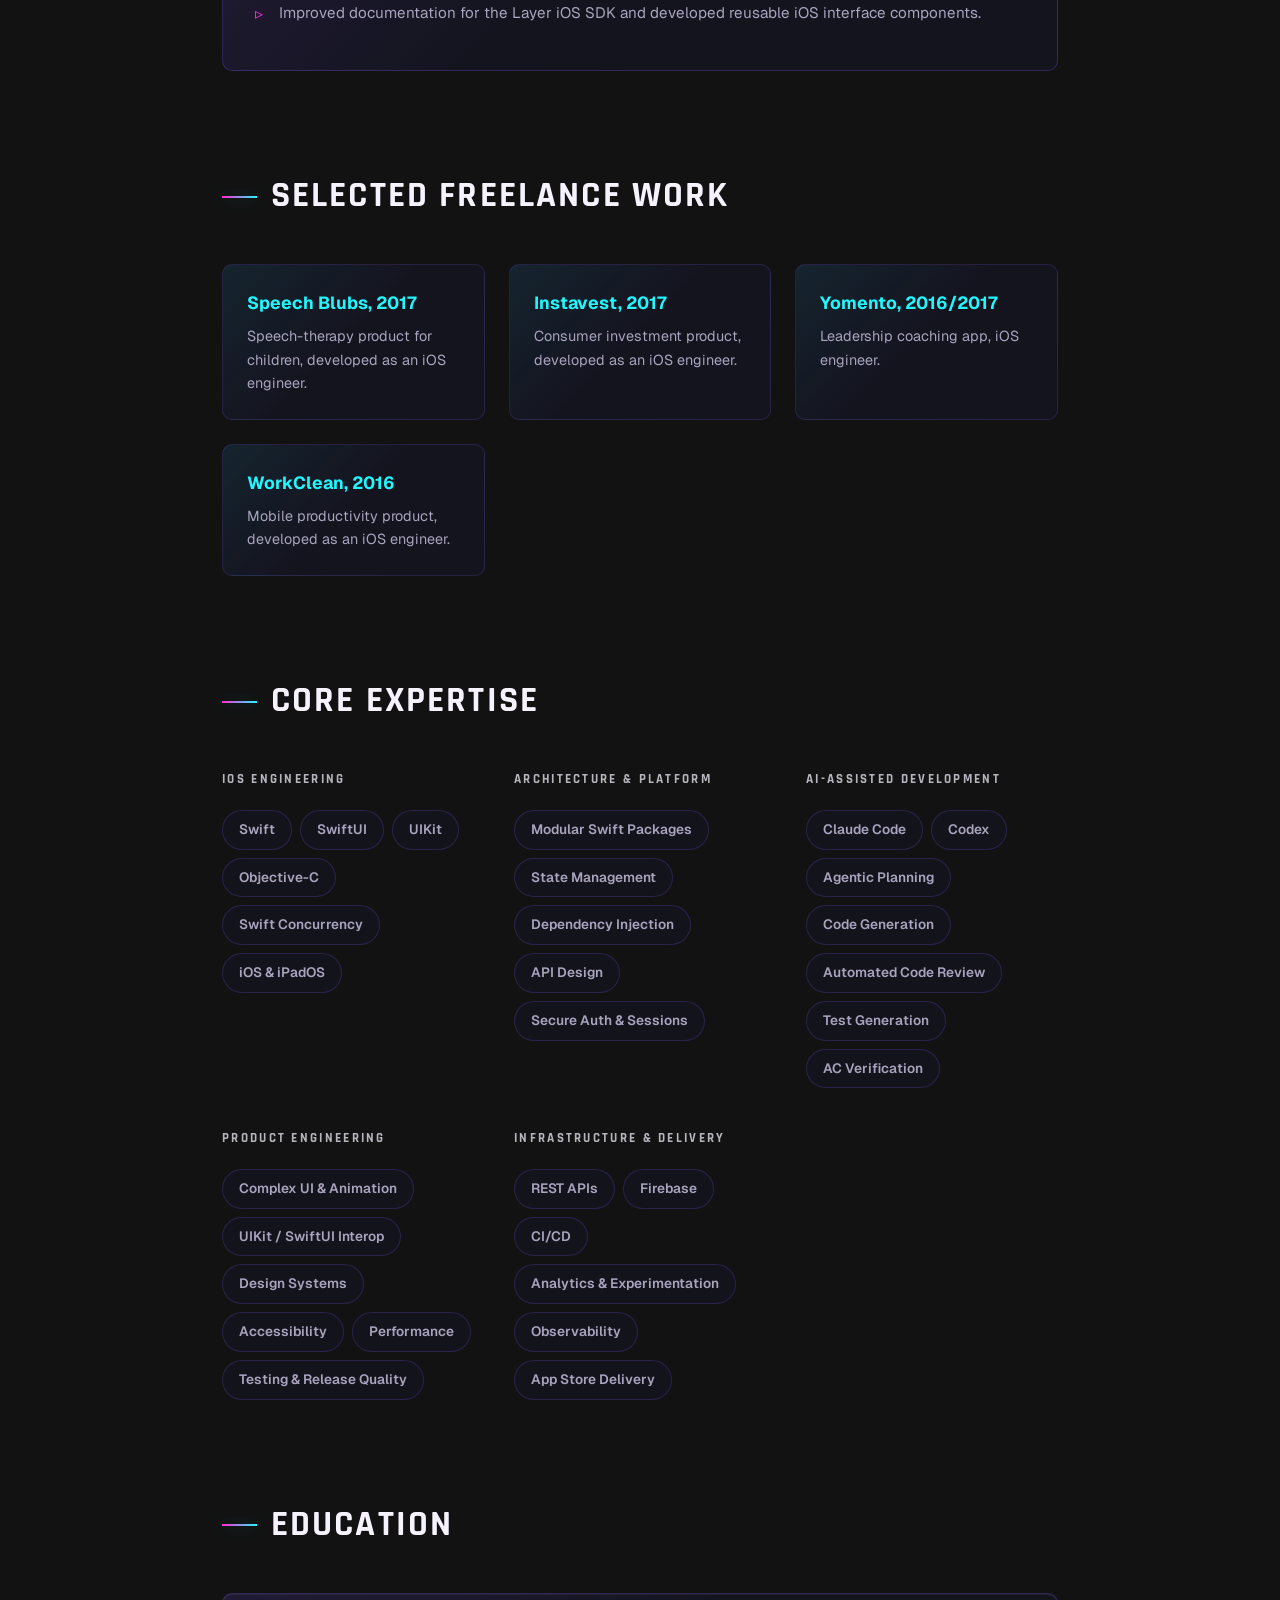
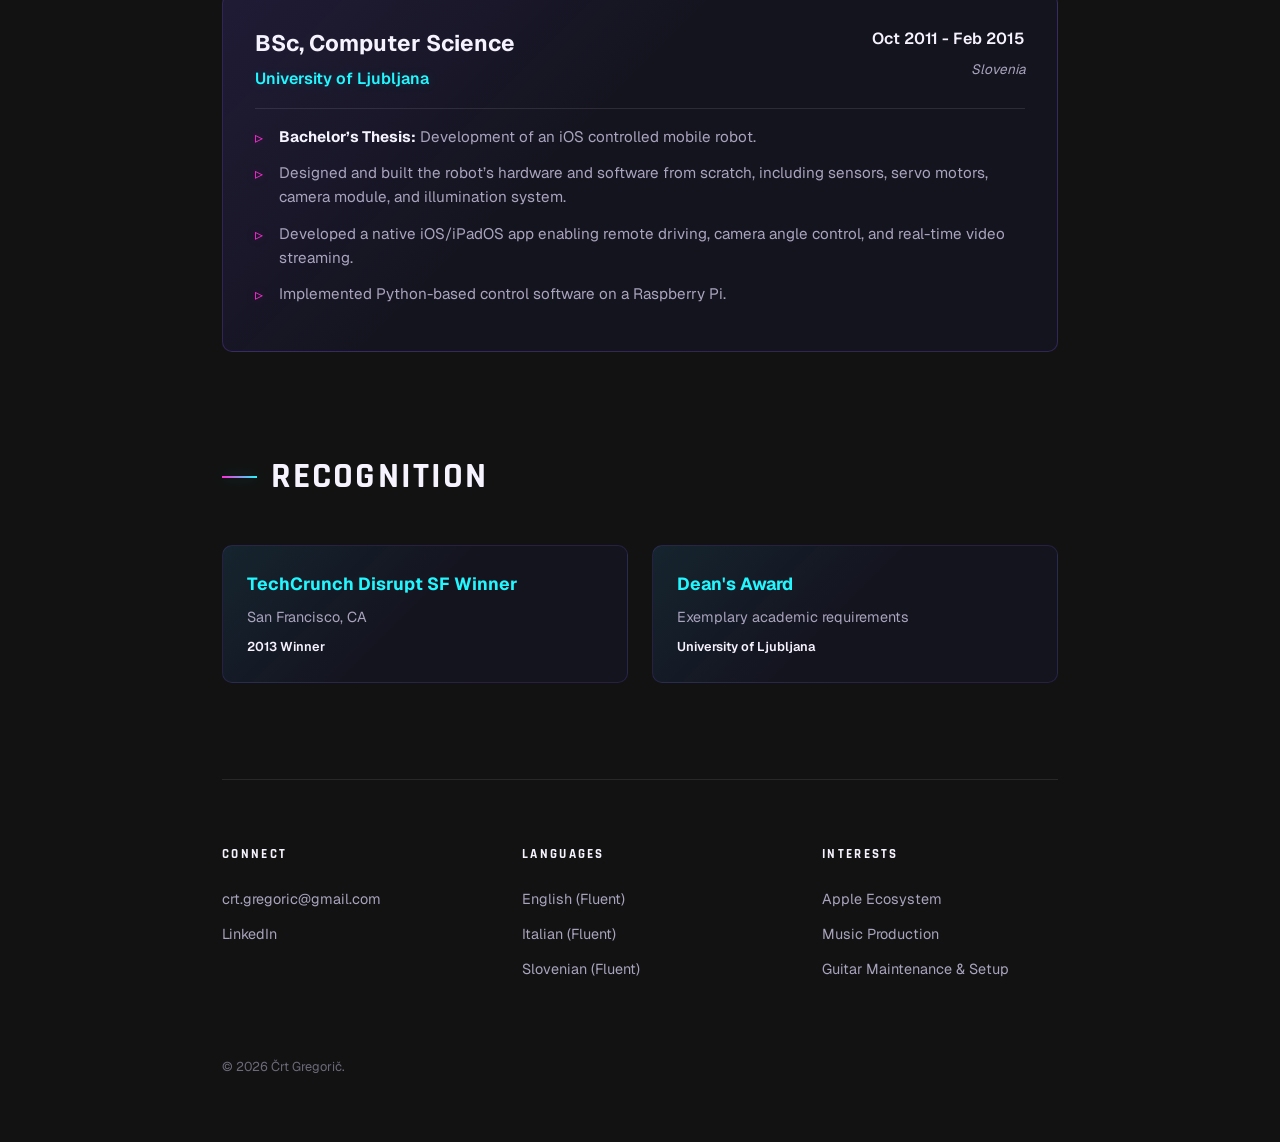
==== commit b4ed9bfa: "Fixed intro text" ====
--- a/portfolio.html
+++ b/portfolio.html
@@ -595,7 +595,7 @@
         <main class="main-content">
             <section class="hero">
                 <h1>Lead iOS<br>Engineer.</h1>
-                <p>Founding iOS engineer and eight-year Lead at <a href="https://www.speak.com/" target="_blank">Speak</a>. I built the iOS product from scratch and helped take it from a two-founder startup to the #1 English app in South Korea, now serving learners in more than 30 countries. I bring 12+ years of product engineering, technical leadership, visual craft, and modern AI-assisted delivery.</p>
+                <p>Founding iOS engineer and former eight-year Lead at <a href="https://www.speak.com/" target="_blank">Speak</a>. I built the iOS product from scratch and helped take it from a two-founder startup to the #1 English app in South Korea, now serving learners in more than 30 countries. I bring 12+ years of product engineering, technical leadership, visual craft, and modern AI-assisted delivery.</p>
                 <div class="cta-group">
                     <a href="mailto:crt.gregoric@gmail.com" class="btn btn-primary">Get in touch</a>
                     <a href="http://www.linkedin.com/in/crtgregoric" target="_blank" class="btn btn-secondary">LinkedIn</a>
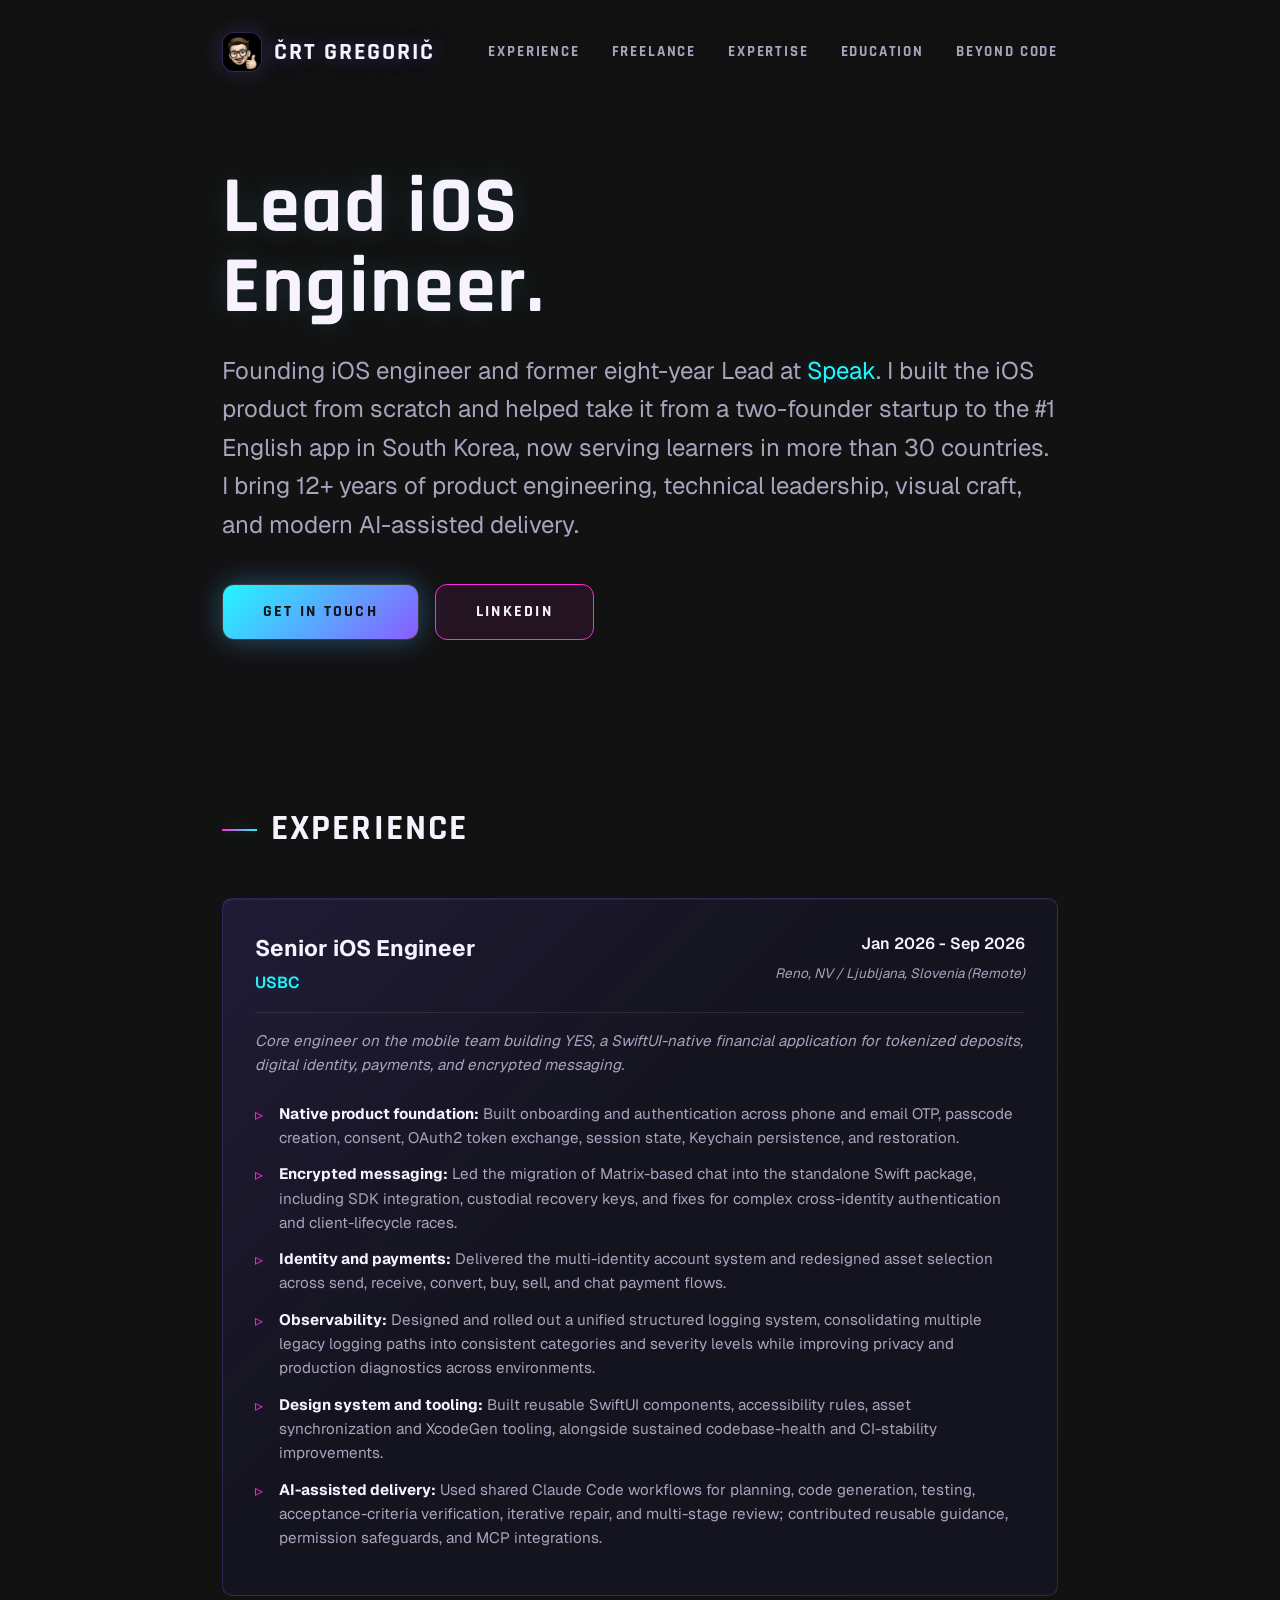
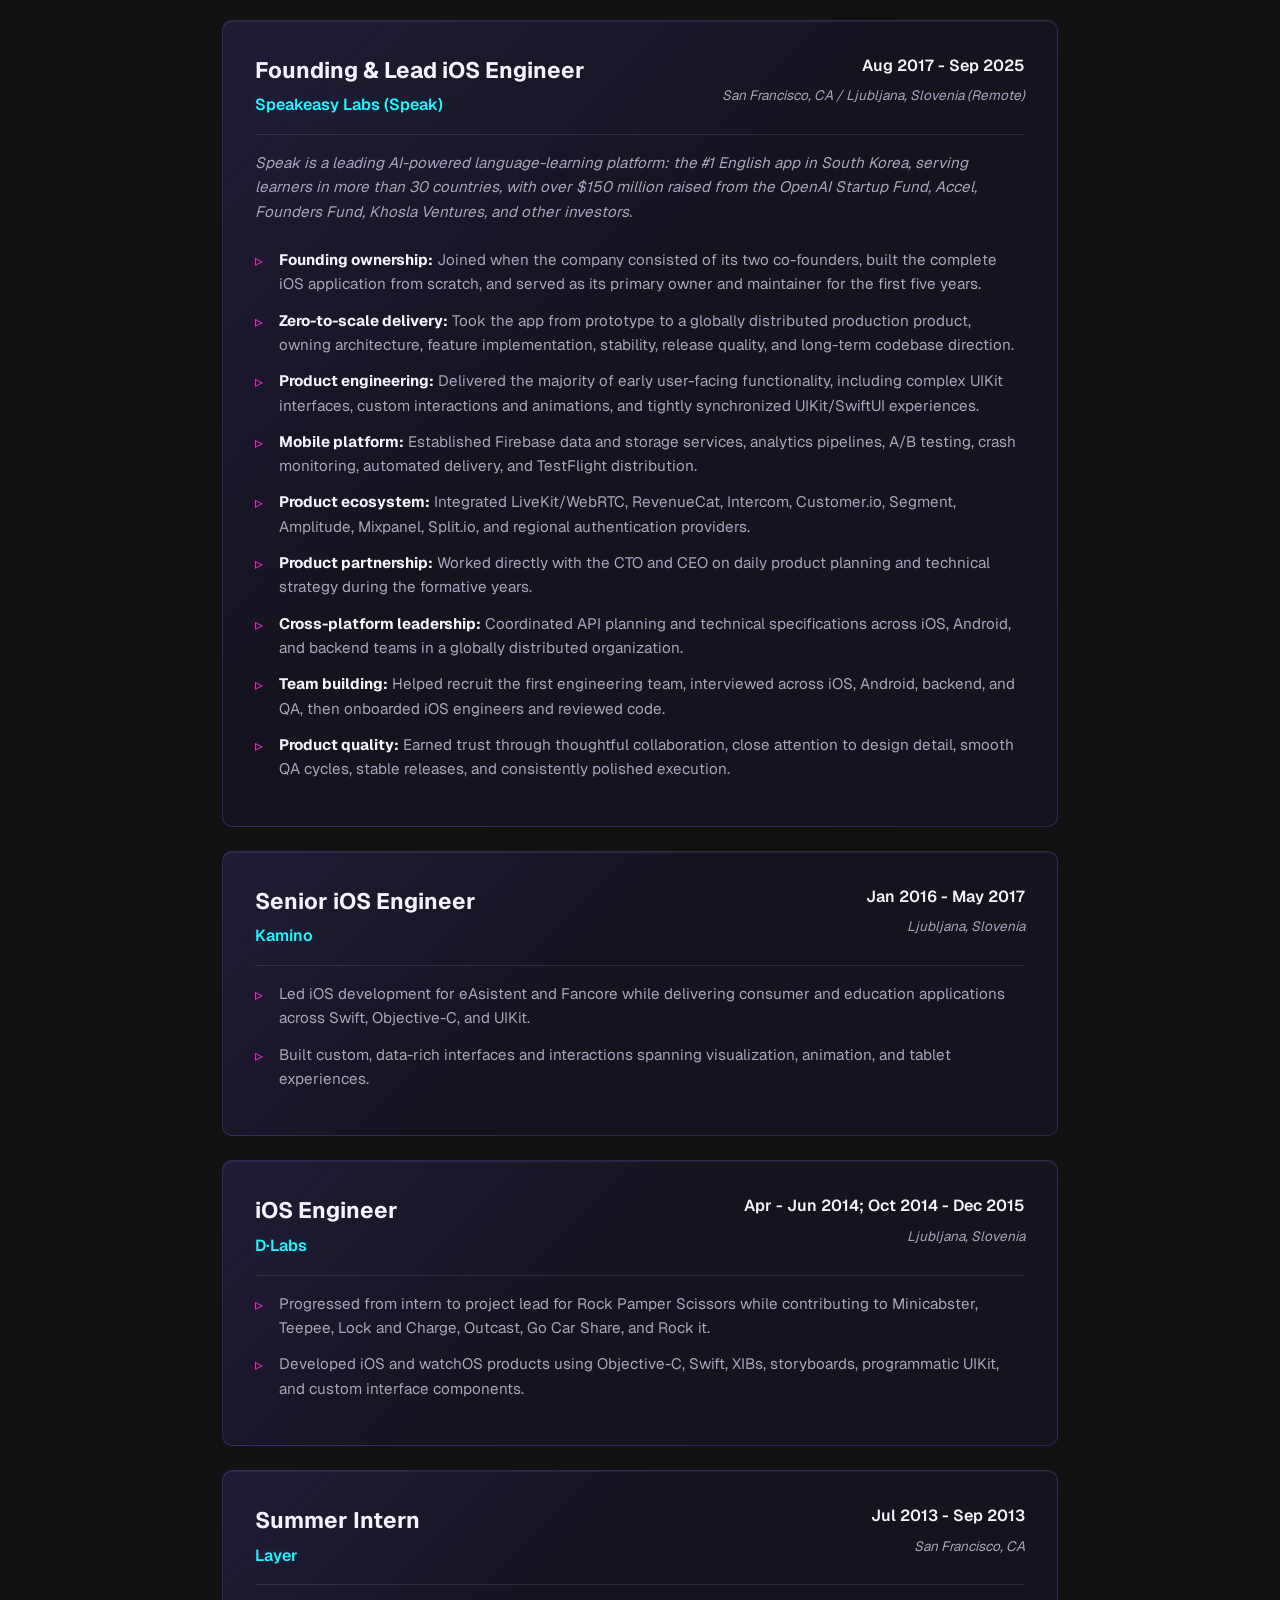
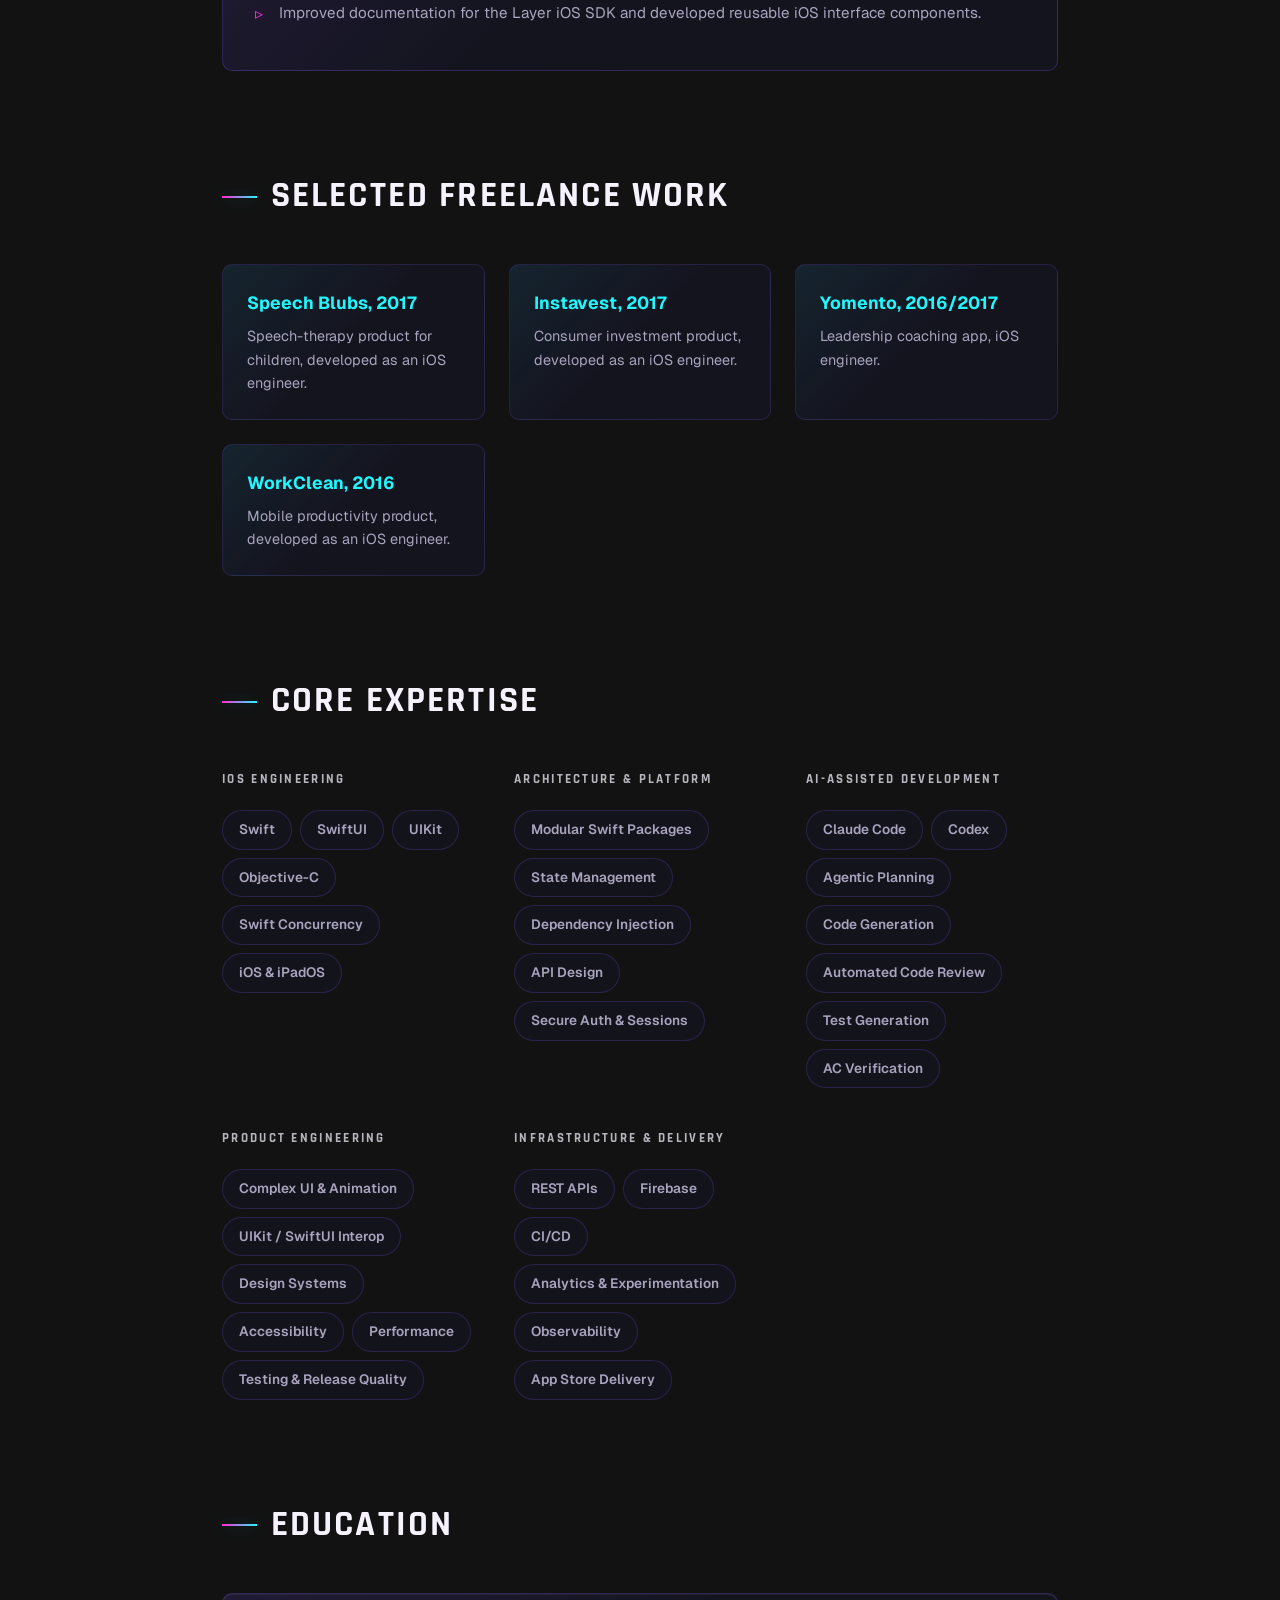
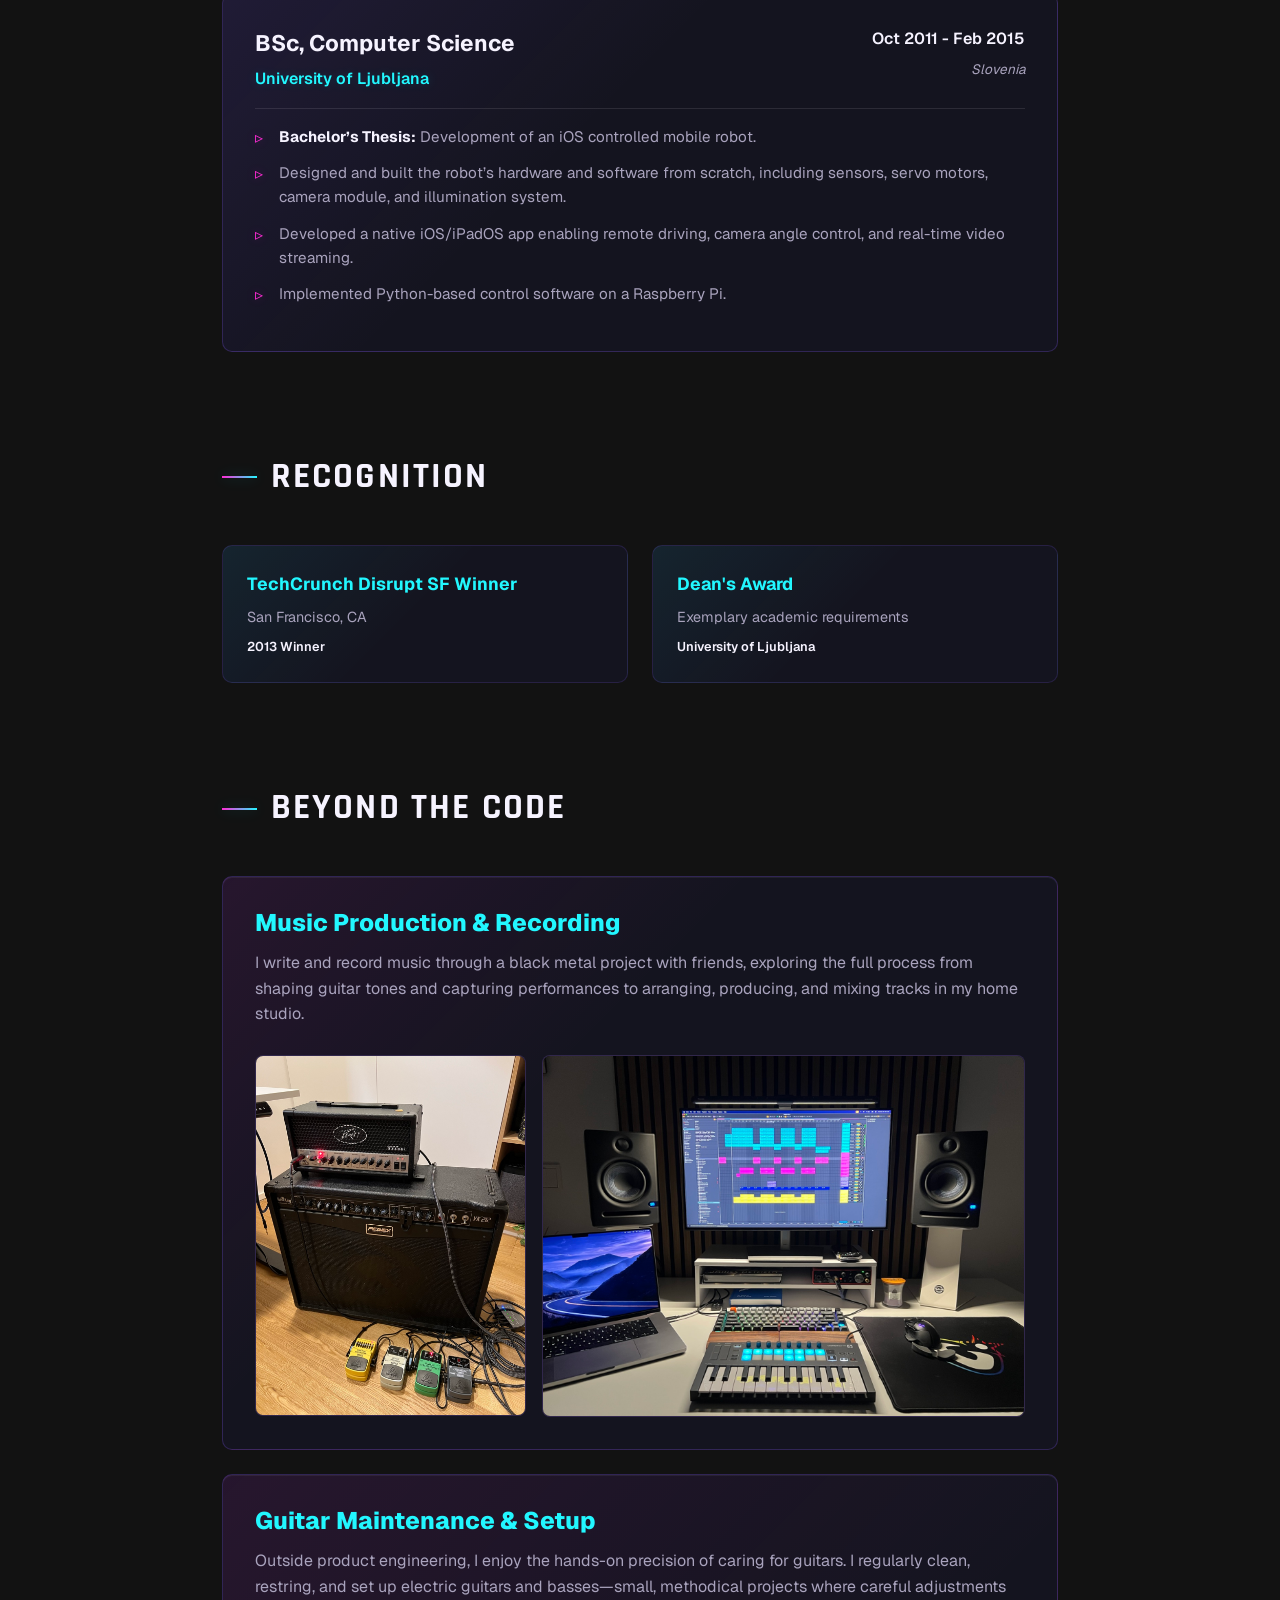
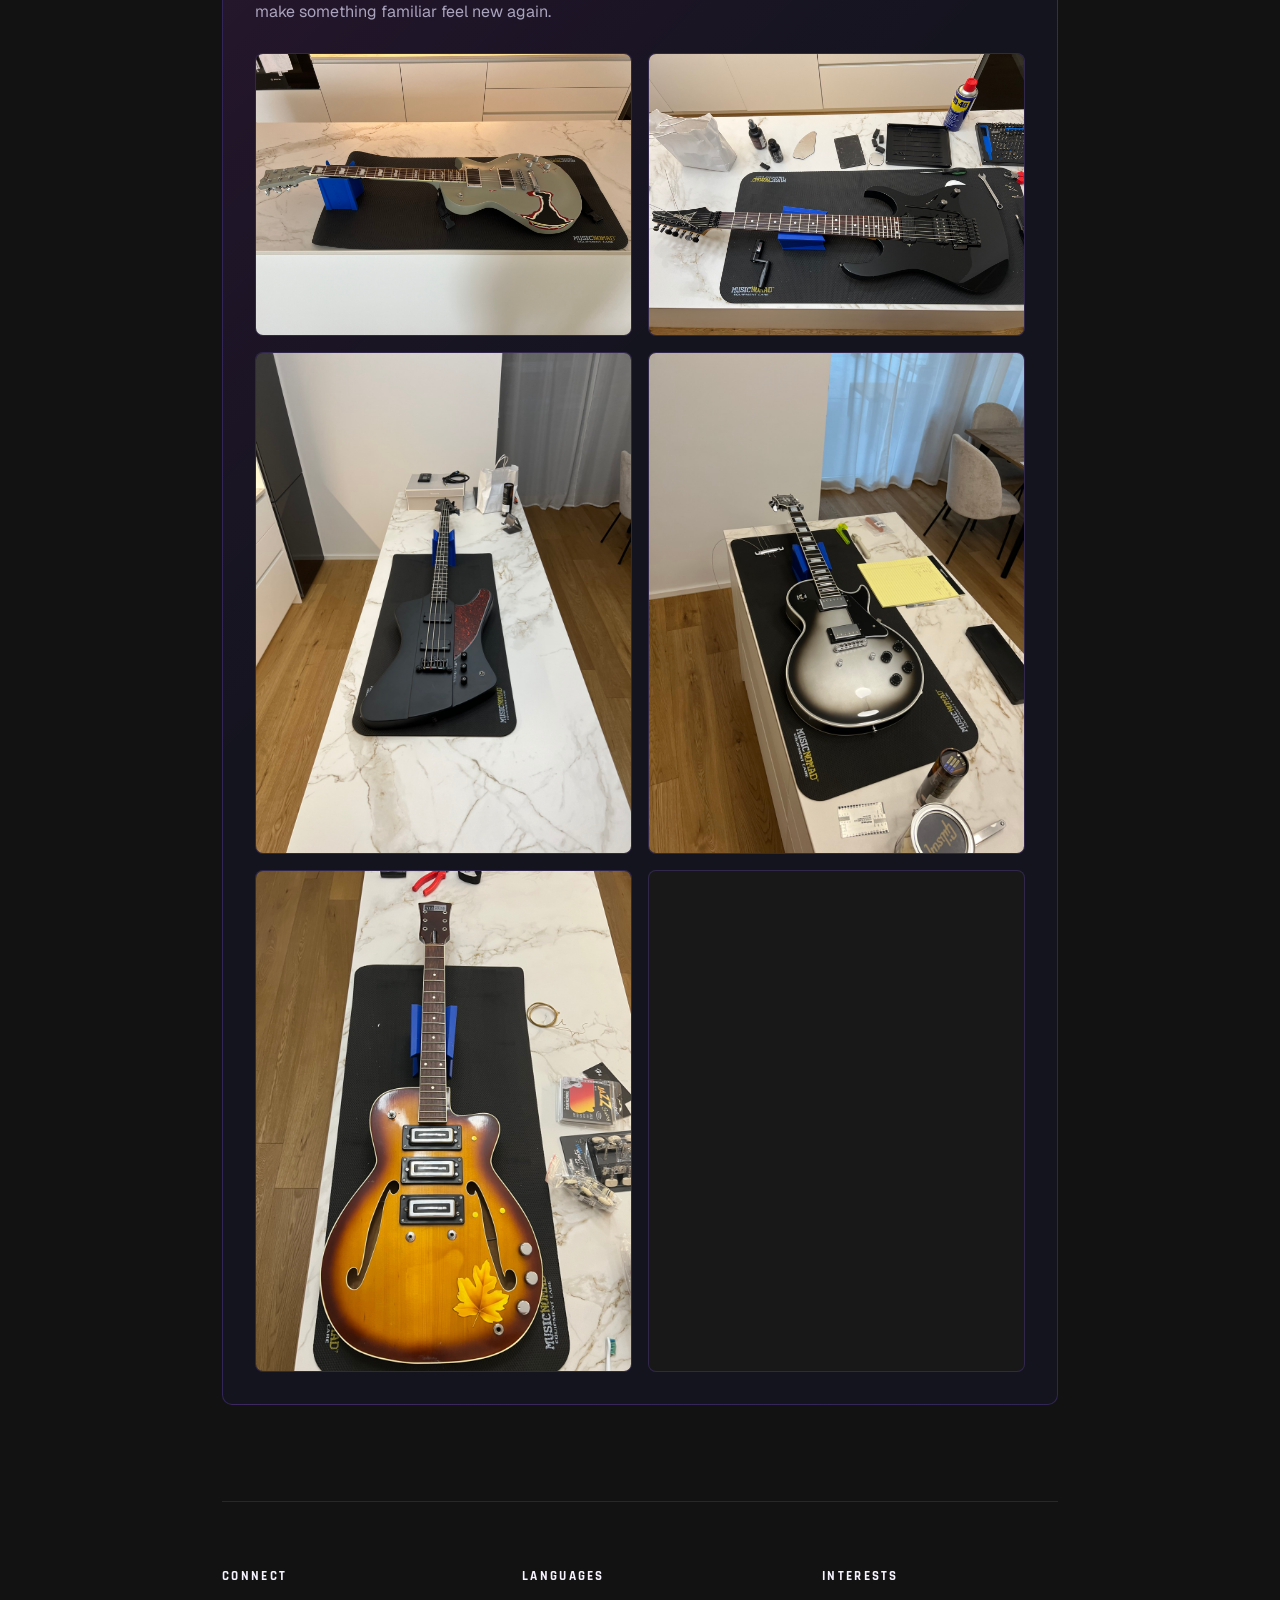
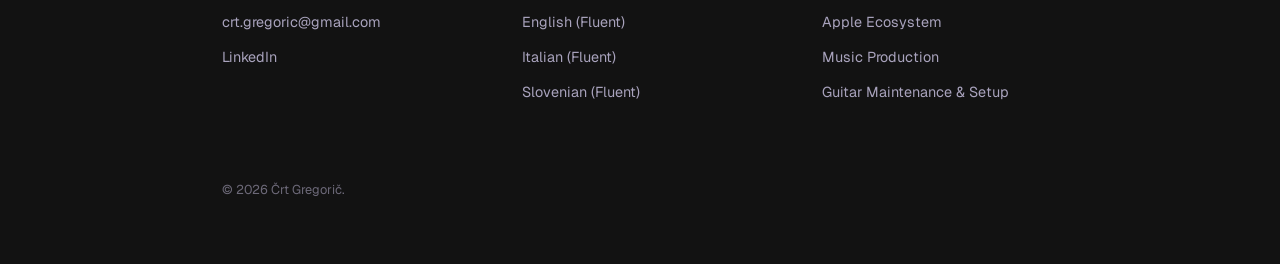
==== commit fadad55b: "Added beyond the code section" ====
--- a/portfolio.html
+++ b/portfolio.html
@@ -335,48 +335,198 @@
             text-shadow: 0 0 10px rgba(255, 43, 214, 0.28);
         }
 
-        .backstage-card {
-            background: linear-gradient(135deg, #282828 0%, #121212 100%);
-            padding: 3rem;
+        .personal-project {
+            background:
+                linear-gradient(135deg, rgba(255, 43, 214, 0.08), transparent 38%),
+                var(--panel-deep);
+            padding: 2rem;
             border-radius: 10px;
-            border-left: 6px solid var(--neon-cyan);
-        }
-
-        .backstage-content {
-            display: flex;
-            flex-direction: column;
-            gap: 1.5rem;
-        }
-
-        .backstage-text h3 {
-            font-size: 1.75rem;
-            margin-bottom: 1.25rem;
+            border: 1px solid var(--border);
+            box-shadow: inset 0 1px 0 rgba(246, 243, 255, 0.06);
+        }
+
+        .personal-project + .personal-project {
+            margin-top: 1.5rem;
+        }
+
+        .personal-project-intro {
+            margin-bottom: 1.75rem;
+        }
+
+        .personal-project-intro h3 {
+            font-size: 1.5rem;
             color: var(--neon-cyan);
             font-weight: 800;
-        }
-
-        .backstage-text p {
-            margin-bottom: 1.25rem;
+            line-height: 1.2;
+            margin-bottom: 0.75rem;
+        }
+
+        .personal-project-intro p {
+            color: var(--muted);
+            font-size: 1rem;
+        }
+
+        .guitar-gallery {
+            display: grid;
+            grid-template-columns: repeat(2, minmax(0, 1fr));
+            gap: 1rem;
+            align-items: start;
+        }
+
+        .music-gallery {
+            display: grid;
+            grid-template-columns: minmax(0, 9fr) minmax(0, 16fr);
+            gap: 1rem;
+            align-items: start;
+        }
+
+        .project-photo {
+            break-inside: avoid;
+            margin-bottom: 1rem;
+            overflow: hidden;
+            border-radius: 8px;
+            border: 1px solid rgba(139, 92, 255, 0.22);
+            background: var(--panel);
+            transition: border-color 0.2s, box-shadow 0.2s;
+        }
+
+        .guitar-gallery .project-photo,
+        .music-gallery .project-photo {
+            margin-bottom: 0;
+        }
+
+        .project-photo:hover {
+            border-color: rgba(34, 247, 255, 0.5);
+            box-shadow: 0 0 28px rgba(34, 247, 255, 0.1);
+        }
+
+        .project-photo-button {
+            display: block;
+            width: 100%;
+            padding: 0;
+            border: 0;
+            background: none;
+            color: inherit;
+            cursor: zoom-in;
+        }
+
+        .project-photo img {
+            display: block;
+            width: 100%;
+            height: auto;
+        }
+
+        .project-photo-button:focus-visible {
+            outline: 2px solid var(--neon-cyan);
+            outline-offset: -3px;
+        }
+
+        body.lightbox-open {
+            overflow: hidden;
+        }
+
+        .lightbox {
+            width: 100vw;
+            max-width: none;
+            height: 100dvh;
+            max-height: none;
+            margin: 0;
+            padding: 0;
+            border: 0;
+            overflow: hidden;
             color: var(--paper);
-            font-size: 1.05rem;
+            background: rgba(8, 8, 12, 0.96);
+        }
+
+        .lightbox::backdrop {
+            background: rgba(0, 0, 0, 0.82);
+            backdrop-filter: blur(10px);
+        }
+
+        .lightbox-stage {
+            position: relative;
+            display: flex;
+            align-items: center;
+            justify-content: center;
+            width: 100%;
+            height: 100%;
+            padding: clamp(1rem, 4vw, 3rem);
+        }
+
+        .lightbox-figure {
+            display: flex;
+            align-items: center;
+            justify-content: center;
+            width: 100%;
+            height: 100%;
+            margin: 0;
+        }
+
+        .lightbox-image {
+            display: block;
             max-width: 100%;
-        }
-
-        .music-tags {
-            display: flex;
-            flex-wrap: wrap;
-            gap: 0.75rem;
-            margin-top: 1rem;
-        }
-
-        .music-tag {
+            max-height: 100%;
+            object-fit: contain;
+            border-radius: 8px;
+            box-shadow: 0 24px 80px rgba(0, 0, 0, 0.48);
+        }
+
+        .lightbox-control {
+            position: absolute;
+            z-index: 1;
+            display: inline-flex;
+            align-items: center;
+            justify-content: center;
+            width: 48px;
+            height: 48px;
+            padding: 0;
+            border: 1px solid rgba(246, 243, 255, 0.24);
+            border-radius: 50%;
+            background: rgba(18, 18, 18, 0.82);
+            color: var(--paper);
+            font: inherit;
+            font-size: 2rem;
+            line-height: 1;
+            cursor: pointer;
+            transition: color 0.2s, border-color 0.2s, background-color 0.2s;
+        }
+
+        .lightbox-control:hover,
+        .lightbox-control:focus-visible {
+            color: var(--void);
+            border-color: var(--neon-cyan);
+            background: var(--neon-cyan);
+            outline: none;
+        }
+
+        .lightbox-close {
+            top: 1.25rem;
+            right: 1.25rem;
+            font-size: 1.75rem;
+        }
+
+        .lightbox-previous,
+        .lightbox-next {
+            top: 50%;
+            transform: translateY(-50%);
+        }
+
+        .lightbox-previous {
+            left: 1.25rem;
+        }
+
+        .lightbox-next {
+            right: 1.25rem;
+        }
+
+        .lightbox-counter {
+            position: absolute;
+            bottom: 1.25rem;
+            left: 50%;
+            transform: translateX(-50%);
+            color: var(--muted);
             font-size: 0.85rem;
-            background: rgba(37, 244, 255, 0.1);
-            color: var(--neon-cyan);
-            padding: 0.4rem 1rem;
-            border-radius: 0;
-            border: 1px solid var(--neon-cyan);
-            font-weight: 600;
+            letter-spacing: 0.12em;
         }
 
         /* --- Skills Section --- */
@@ -559,9 +709,20 @@
             .exp-meta { text-align: left; }
             .experience-card { padding: 1.5rem; }
             
-            .backstage-card { padding: 2rem 1.5rem; }
-            .backstage-text h3 { font-size: 1.5rem; }
-            .backstage-text p { font-size: 0.95rem; }
+            .personal-project { padding: 1.5rem; }
+            .personal-project-intro h3 { font-size: 1.35rem; }
+            .personal-project-intro p { font-size: 0.95rem; }
+            .guitar-gallery { gap: 0.75rem; }
+            .project-photo { margin-bottom: 0.75rem; }
+            .music-gallery { gap: 0.75rem; }
+            .guitar-gallery .project-photo,
+            .music-gallery .project-photo { margin-bottom: 0; }
+            .lightbox-stage { padding: 1rem; }
+            .lightbox-control { width: 44px; height: 44px; }
+            .lightbox-close { top: 0.75rem; right: 0.75rem; }
+            .lightbox-previous { left: 0.75rem; }
+            .lightbox-next { right: 0.75rem; }
+            .lightbox-counter { bottom: 0.75rem; }
             
             .skills-grid { gap: 1.5rem; }
             
@@ -573,6 +734,8 @@
             .hero h1 { font-size: 2.25rem; }
             .cta-group { flex-direction: column; width: 100%; }
             .btn { text-align: center; width: 100%; }
+            .guitar-gallery,
+            .music-gallery { grid-template-columns: 1fr; }
         }
     </style>
 </head>
@@ -585,10 +748,10 @@
             </div>
             <div class="nav-links">
                 <a href="#experience">EXPERIENCE</a>
-                <!-- <a href="#backstage">BACKSTAGE</a> -->
                 <a href="#freelance">FREELANCE</a>
                 <a href="#skills">EXPERTISE</a>
                 <a href="#education">EDUCATION</a>
+                <a href="#beyond-code">BEYOND CODE</a>
             </div>
         </nav>
 
@@ -720,24 +883,6 @@
                 </div>
             </section>
 
-            <!-- <section id="backstage">
-                <div class="backstage-card">
-                    <div class="backstage-content">
-                        <div class="backstage-text">
-                            <h3>The Backstage</h3>
-                            <p>Music is my constant companion, setting the tone for every part of my day and serving as my primary creative outlet. My passion for guitar goes beyond just playing - I am also deeply involved in the craft of maintaining and working on the instruments themselves.</p>
-                            <p>I love the entire process of writing and recording music, a creative journey I currently explore through a black metal project with a group of friends.</p>
-                            <div class="music-tags">
-                                <span class="music-tag">Music Production</span>
-                                <span class="music-tag">Guitar Maintenance</span>
-                                <span class="music-tag">Music Writing</span>
-                                <span class="music-tag">Home Recording</span>
-                            </div>
-                        </div>
-                    </div>
-                </div>
-            </section> -->
-
             <section id="freelance">
                 <h2 class="section-title">Selected Freelance Work</h2>
                 <div class="item-grid">
@@ -861,6 +1006,66 @@
                 </div>
             </section>
 
+            <section id="beyond-code">
+                <h2 class="section-title">Beyond the Code</h2>
+                <div class="personal-project">
+                    <div class="personal-project-intro">
+                        <h3>Music Production &amp; Recording</h3>
+                        <p>I write and record music through a black metal project with friends, exploring the full process from shaping guitar tones and capturing performances to arranging, producing, and mixing tracks in my home studio.</p>
+                    </div>
+                    <div class="music-gallery" aria-label="My music production and recording setup">
+                        <figure class="project-photo">
+                            <button type="button" class="project-photo-button" data-gallery="music" aria-label="Open the guitar recording setup photo">
+                                <img src="assets/music-production/recording-setup-01.jpg" width="1050" height="1400" loading="lazy" decoding="async" alt="Guitar amplifiers and effects pedals connected for recording">
+                            </button>
+                        </figure>
+                        <figure class="project-photo">
+                            <button type="button" class="project-photo-button" data-gallery="music" aria-label="Open the home music production studio photo">
+                                <img src="assets/music-production/recording-setup-02.jpg" width="1400" height="1050" loading="lazy" decoding="async" alt="Home music production studio with an arrangement open in a digital audio workstation">
+                            </button>
+                        </figure>
+                    </div>
+                </div>
+                <div class="personal-project">
+                    <div class="personal-project-intro">
+                        <h3>Guitar Maintenance &amp; Setup</h3>
+                        <p>Outside product engineering, I enjoy the hands-on precision of caring for guitars. I regularly clean, restring, and set up electric guitars and basses—small, methodical projects where careful adjustments make something familiar feel new again.</p>
+                    </div>
+                    <div class="guitar-gallery" aria-label="A selection of guitars I have maintained and set up">
+                        <figure class="project-photo">
+                            <button type="button" class="project-photo-button" data-gallery="guitars" aria-label="Open the silver electric guitar photo">
+                                <img src="assets/guitar-work/guitar-setup-01.jpg" width="1400" height="1050" loading="lazy" decoding="async" alt="Silver electric guitar positioned for maintenance">
+                            </button>
+                        </figure>
+                        <figure class="project-photo">
+                            <button type="button" class="project-photo-button" data-gallery="guitars" aria-label="Open the black seven-string electric guitar photo">
+                                <img src="assets/guitar-work/guitar-setup-04.jpg" width="1400" height="1050" loading="lazy" decoding="async" alt="Black seven-string electric guitar on a work mat with setup tools">
+                            </button>
+                        </figure>
+                        <figure class="project-photo">
+                            <button type="button" class="project-photo-button" data-gallery="guitars" aria-label="Open the black electric bass photo">
+                                <img src="assets/guitar-work/guitar-setup-02.jpg" width="1050" height="1400" loading="lazy" decoding="async" alt="Black electric bass after cleaning and setup">
+                            </button>
+                        </figure>
+                        <figure class="project-photo">
+                            <button type="button" class="project-photo-button" data-gallery="guitars" aria-label="Open the silver single-cut electric guitar photo">
+                                <img src="assets/guitar-work/guitar-setup-03.jpg" width="1050" height="1400" loading="lazy" decoding="async" alt="Silver single-cut electric guitar during restringing">
+                            </button>
+                        </figure>
+                        <figure class="project-photo">
+                            <button type="button" class="project-photo-button" data-gallery="guitars" aria-label="Open the vintage sunburst guitar photo">
+                                <img src="assets/guitar-work/guitar-setup-05.jpg" width="1050" height="1400" loading="lazy" decoding="async" alt="Vintage sunburst hollow-body guitar during string replacement">
+                            </button>
+                        </figure>
+                        <figure class="project-photo">
+                            <button type="button" class="project-photo-button" data-gallery="guitars" aria-label="Open the natural-finish electric guitar photo">
+                                <img src="assets/guitar-work/guitar-setup-06.jpg" width="1050" height="1400" loading="lazy" decoding="async" alt="Natural-finish electric guitar during setup and cleaning">
+                            </button>
+                        </figure>
+                    </div>
+                </div>
+            </section>
+
             <footer>
                 <div class="footer-grid">
                     <div class="footer-col">
@@ -891,5 +1096,98 @@
             </footer>
         </main>
     </div>
+
+    <dialog class="lightbox" id="project-lightbox" aria-label="Project photo viewer">
+        <div class="lightbox-stage">
+            <button type="button" class="lightbox-control lightbox-close" aria-label="Close photo viewer">&times;</button>
+            <button type="button" class="lightbox-control lightbox-previous" aria-label="View previous photo">&#8249;</button>
+            <figure class="lightbox-figure">
+                <img class="lightbox-image" alt="">
+            </figure>
+            <button type="button" class="lightbox-control lightbox-next" aria-label="View next photo">&#8250;</button>
+            <div class="lightbox-counter" aria-live="polite"></div>
+        </div>
+    </dialog>
+
+    <script>
+        (() => {
+            const photoButtons = [...document.querySelectorAll('.project-photo-button')];
+            const lightbox = document.querySelector('#project-lightbox');
+            const stage = lightbox.querySelector('.lightbox-stage');
+            const figure = lightbox.querySelector('.lightbox-figure');
+            const lightboxImage = lightbox.querySelector('.lightbox-image');
+            const counter = lightbox.querySelector('.lightbox-counter');
+            const closeButton = lightbox.querySelector('.lightbox-close');
+            const previousButton = lightbox.querySelector('.lightbox-previous');
+            const nextButton = lightbox.querySelector('.lightbox-next');
+            let activePhotoButtons = [];
+            let currentIndex = 0;
+            let lastTrigger = null;
+
+            const photoAt = (index) => activePhotoButtons[index].querySelector('img');
+
+            const preloadPhoto = (index) => {
+                const image = new Image();
+                image.src = photoAt((index + activePhotoButtons.length) % activePhotoButtons.length).src;
+            };
+
+            const showPhoto = (index) => {
+                currentIndex = (index + activePhotoButtons.length) % activePhotoButtons.length;
+                const sourceImage = photoAt(currentIndex);
+                lightboxImage.src = sourceImage.src;
+                lightboxImage.alt = sourceImage.alt;
+                counter.textContent = `${currentIndex + 1} / ${activePhotoButtons.length}`;
+                preloadPhoto(currentIndex - 1);
+                preloadPhoto(currentIndex + 1);
+            };
+
+            const openLightbox = (trigger) => {
+                lastTrigger = trigger;
+                activePhotoButtons = photoButtons.filter((button) => button.dataset.gallery === trigger.dataset.gallery);
+                showPhoto(activePhotoButtons.indexOf(trigger));
+                lightbox.showModal();
+                document.body.classList.add('lightbox-open');
+                closeButton.focus();
+            };
+
+            const closeLightbox = () => {
+                if (lightbox.open) {
+                    lightbox.close();
+                }
+            };
+
+            photoButtons.forEach((button) => {
+                button.addEventListener('click', () => openLightbox(button));
+            });
+
+            closeButton.addEventListener('click', closeLightbox);
+            previousButton.addEventListener('click', () => showPhoto(currentIndex - 1));
+            nextButton.addEventListener('click', () => showPhoto(currentIndex + 1));
+
+            lightbox.addEventListener('click', (event) => {
+                if (event.target === lightbox || event.target === stage || event.target === figure) {
+                    closeLightbox();
+                }
+            });
+
+            lightbox.addEventListener('keydown', (event) => {
+                if (event.key === 'ArrowLeft') {
+                    event.preventDefault();
+                    showPhoto(currentIndex - 1);
+                } else if (event.key === 'ArrowRight') {
+                    event.preventDefault();
+                    showPhoto(currentIndex + 1);
+                }
+            });
+
+            lightbox.addEventListener('close', () => {
+                document.body.classList.remove('lightbox-open');
+                lightboxImage.removeAttribute('src');
+                if (lastTrigger) {
+                    lastTrigger.focus();
+                }
+            });
+        })();
+    </script>
 </body>
 </html>
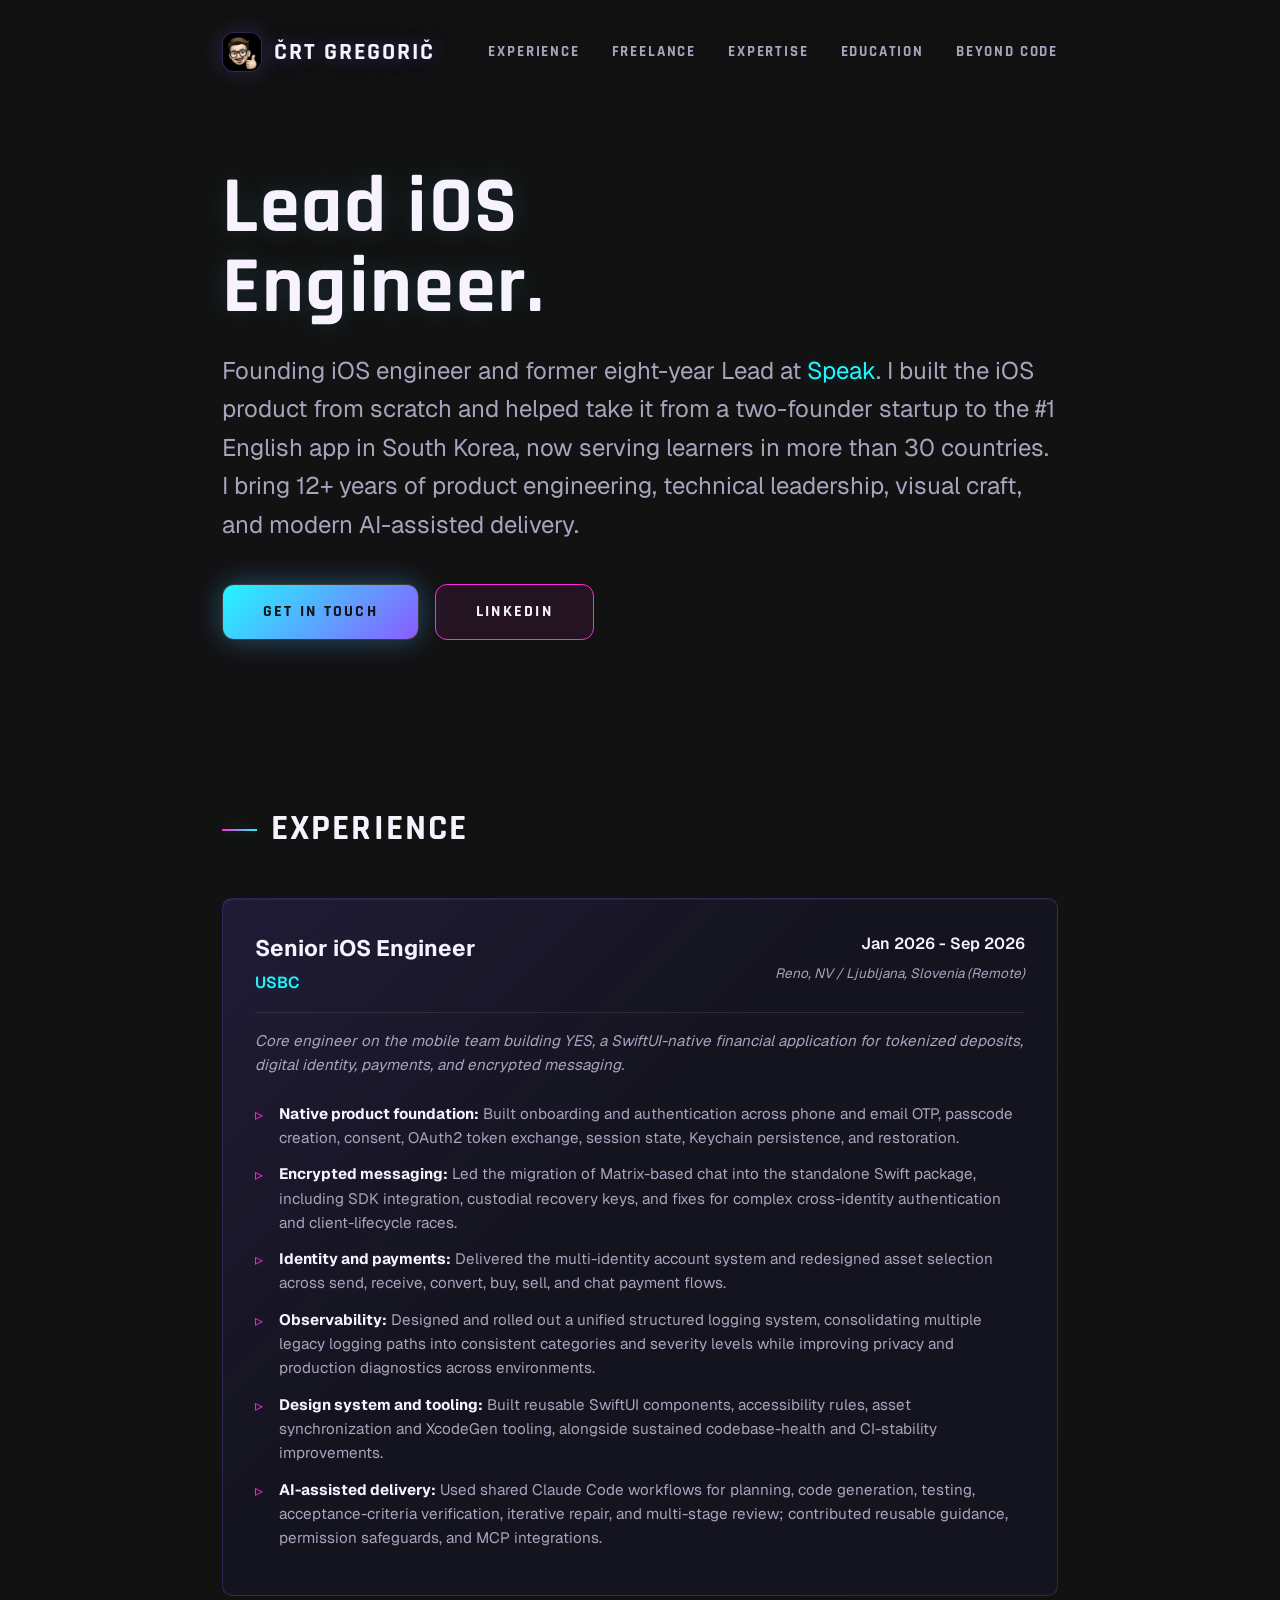
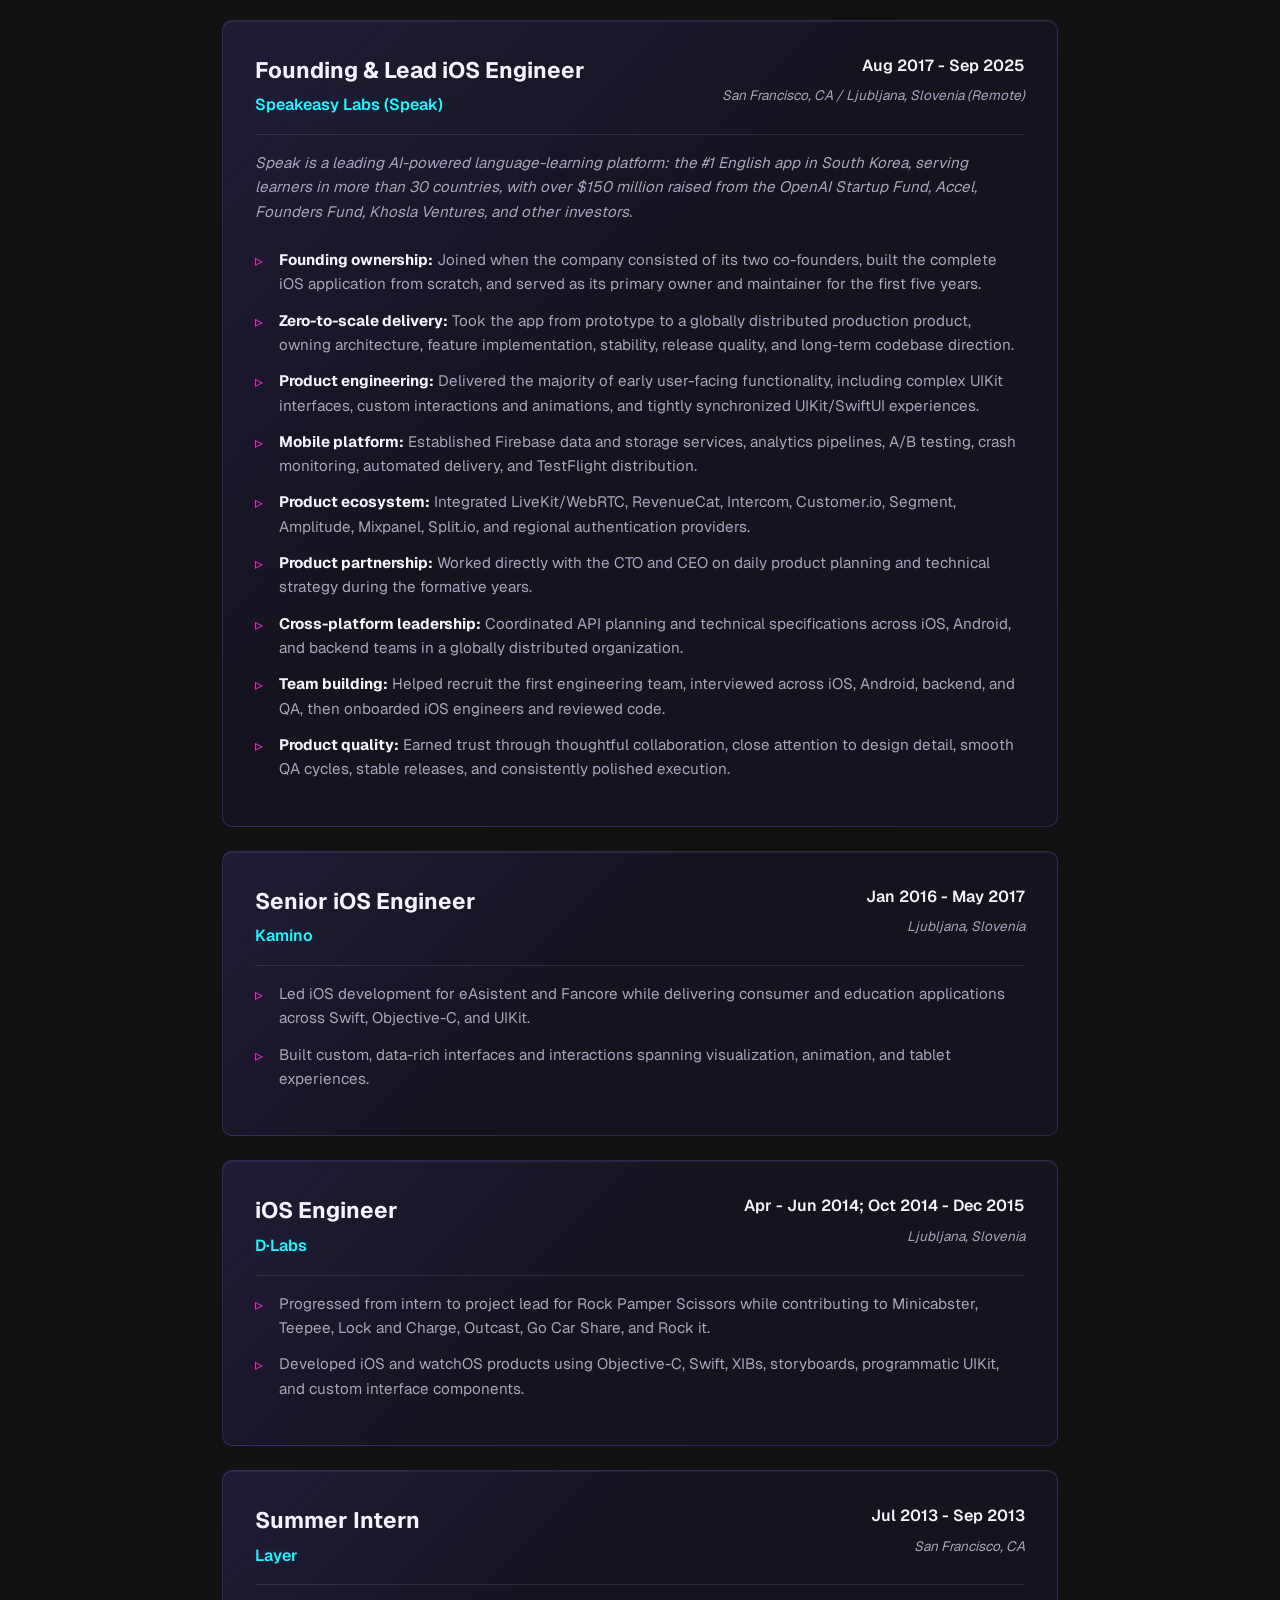
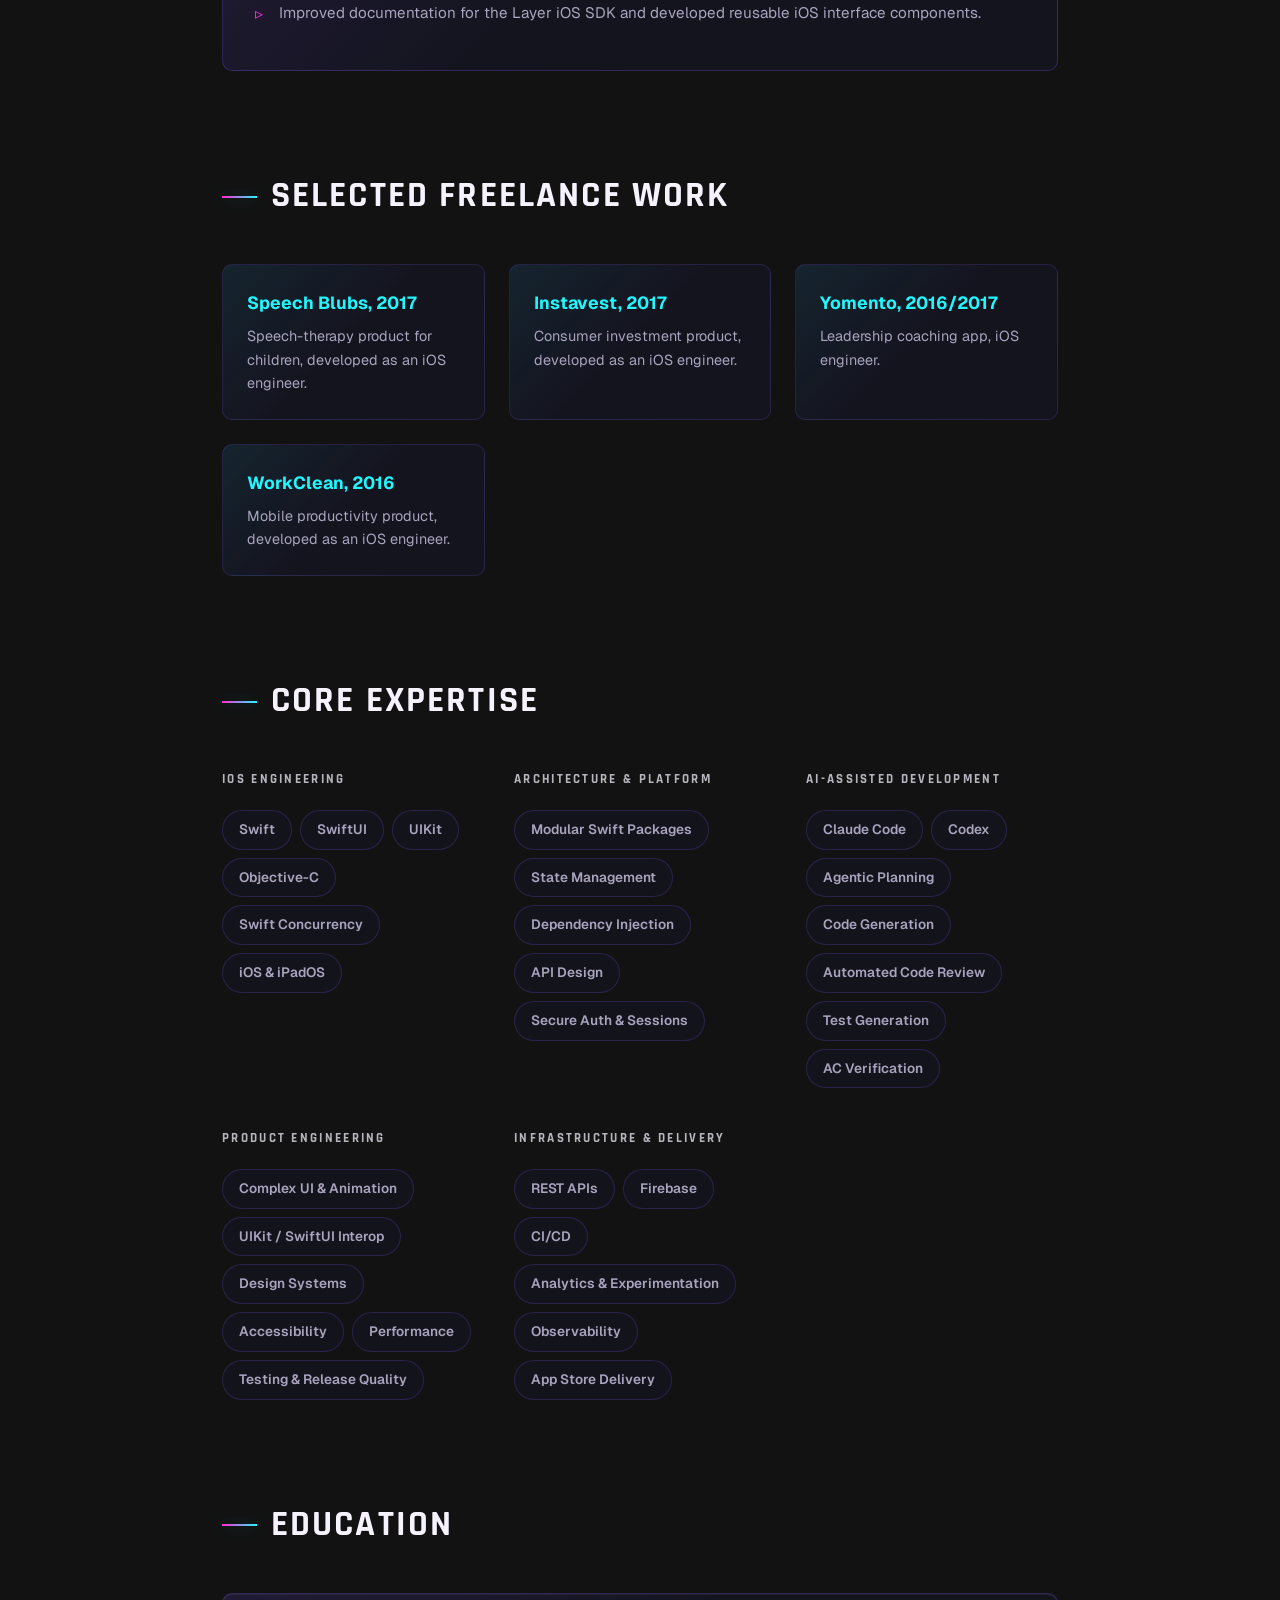
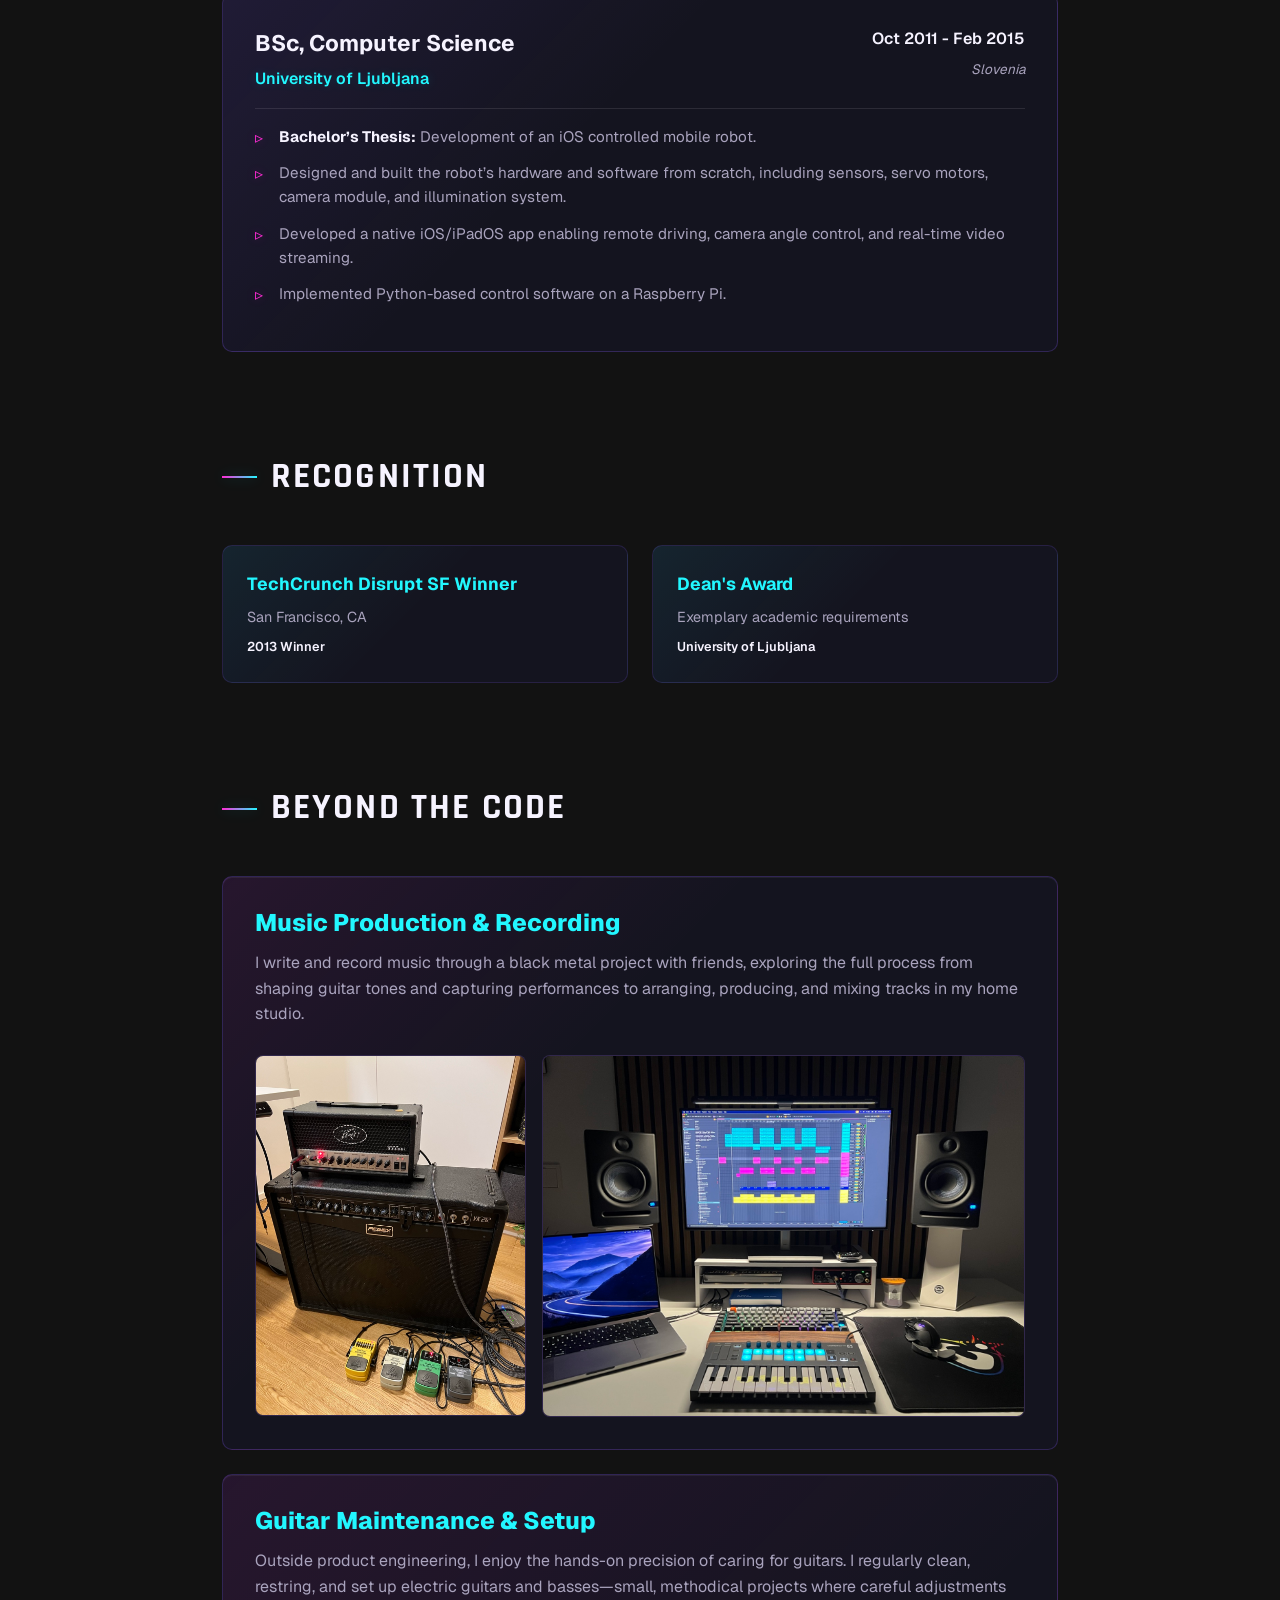
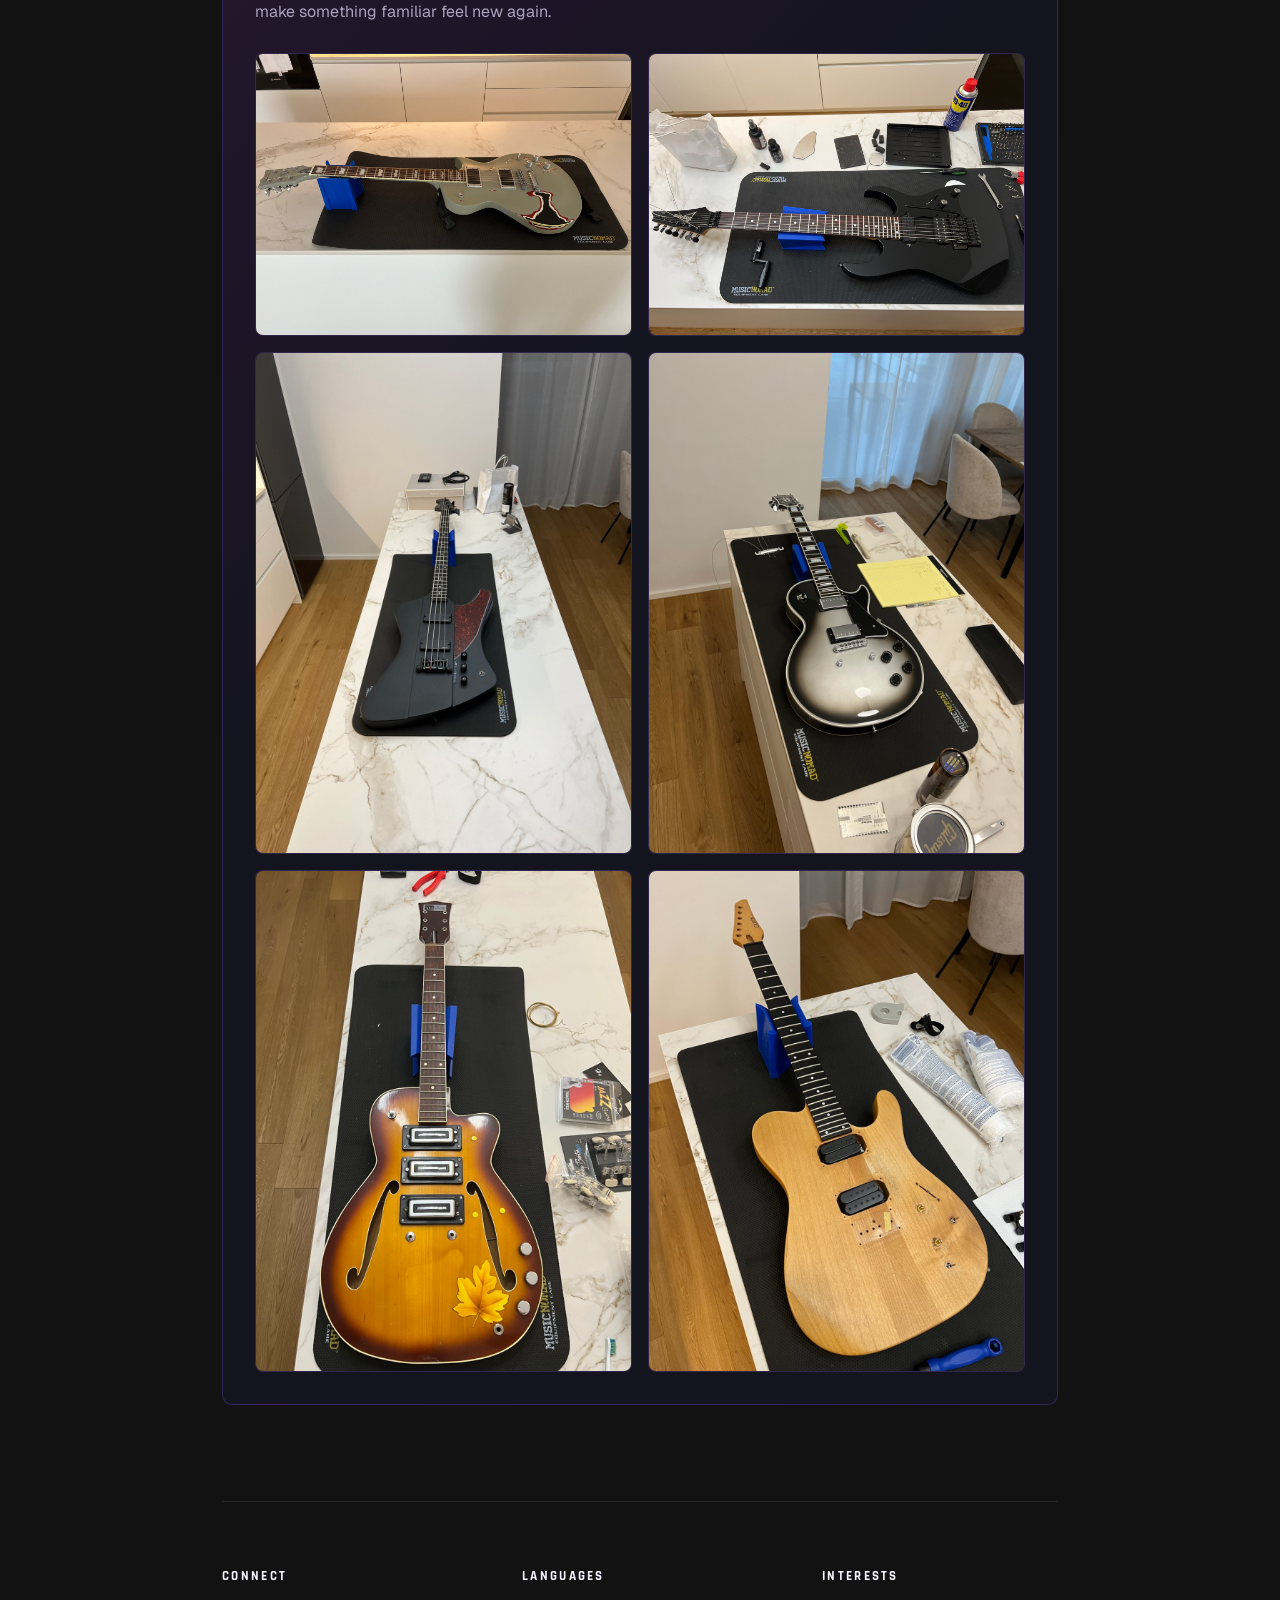
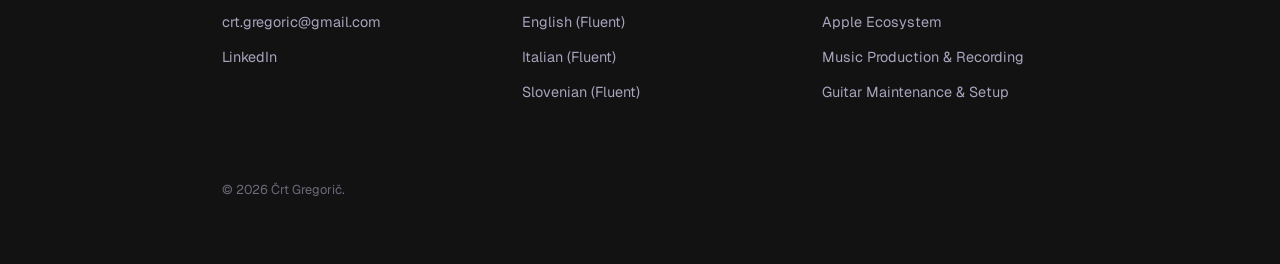
==== commit dcb78ea7: "Interests text update" ====
--- a/portfolio.html
+++ b/portfolio.html
@@ -1087,7 +1087,7 @@
                         <h4>Interests</h4>
                         <ul>
                             <li>Apple Ecosystem</li>
-                            <li>Music Production</li>
+                            <li>Music Production &amp; Recording</li>
                             <li>Guitar Maintenance &amp; Setup</li>
                         </ul>
                     </div>
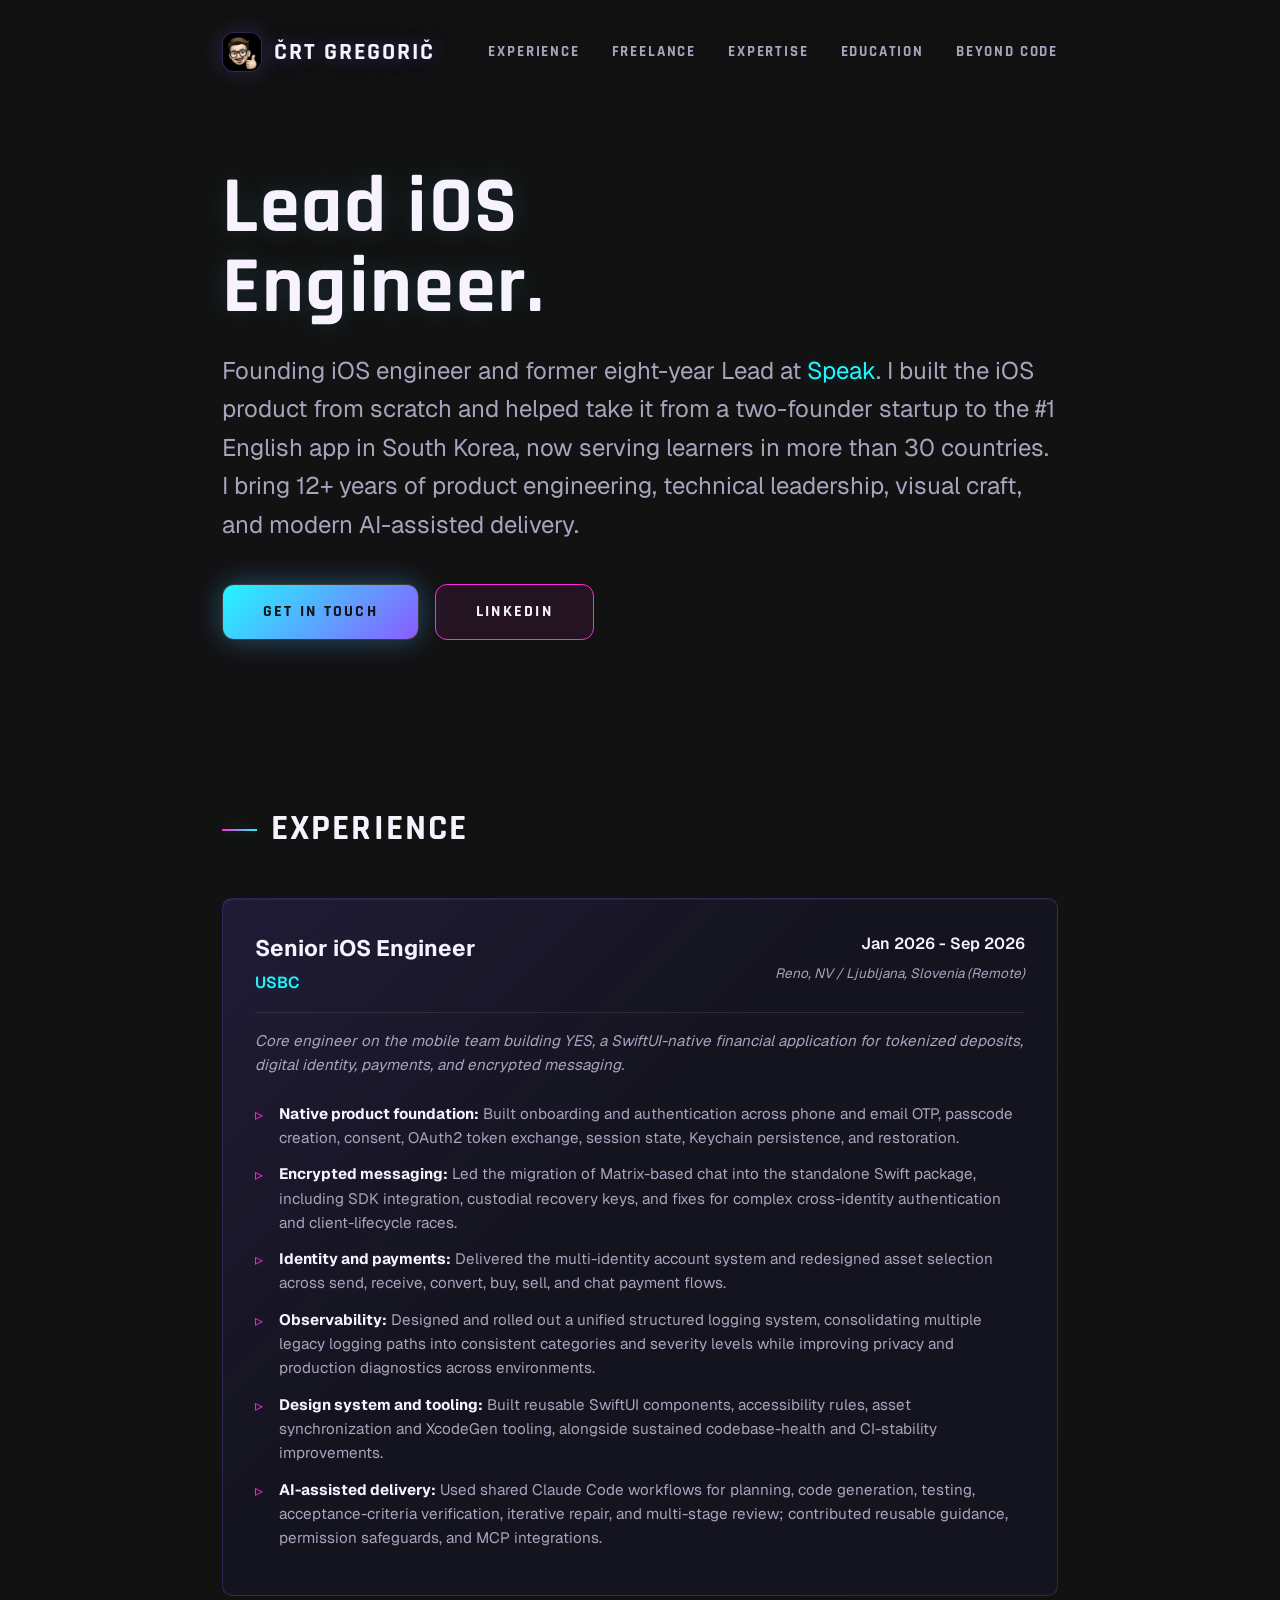
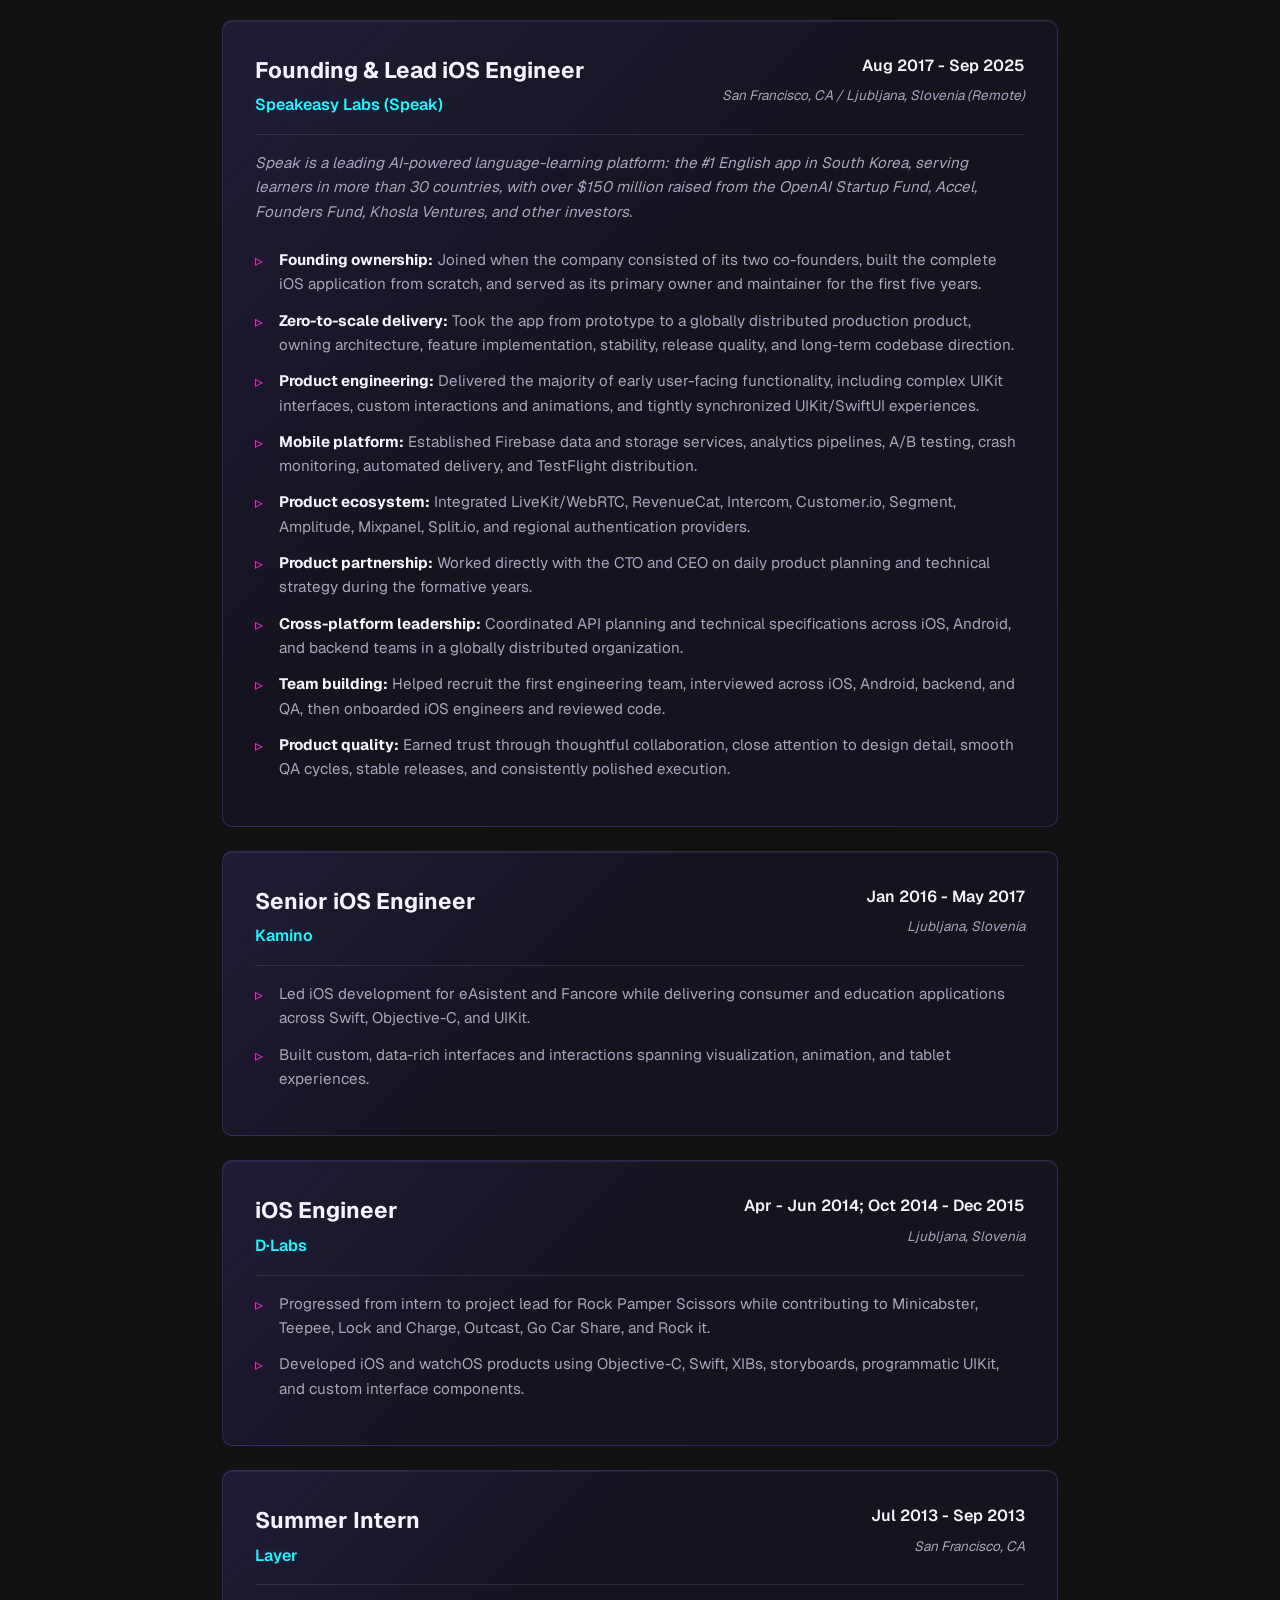
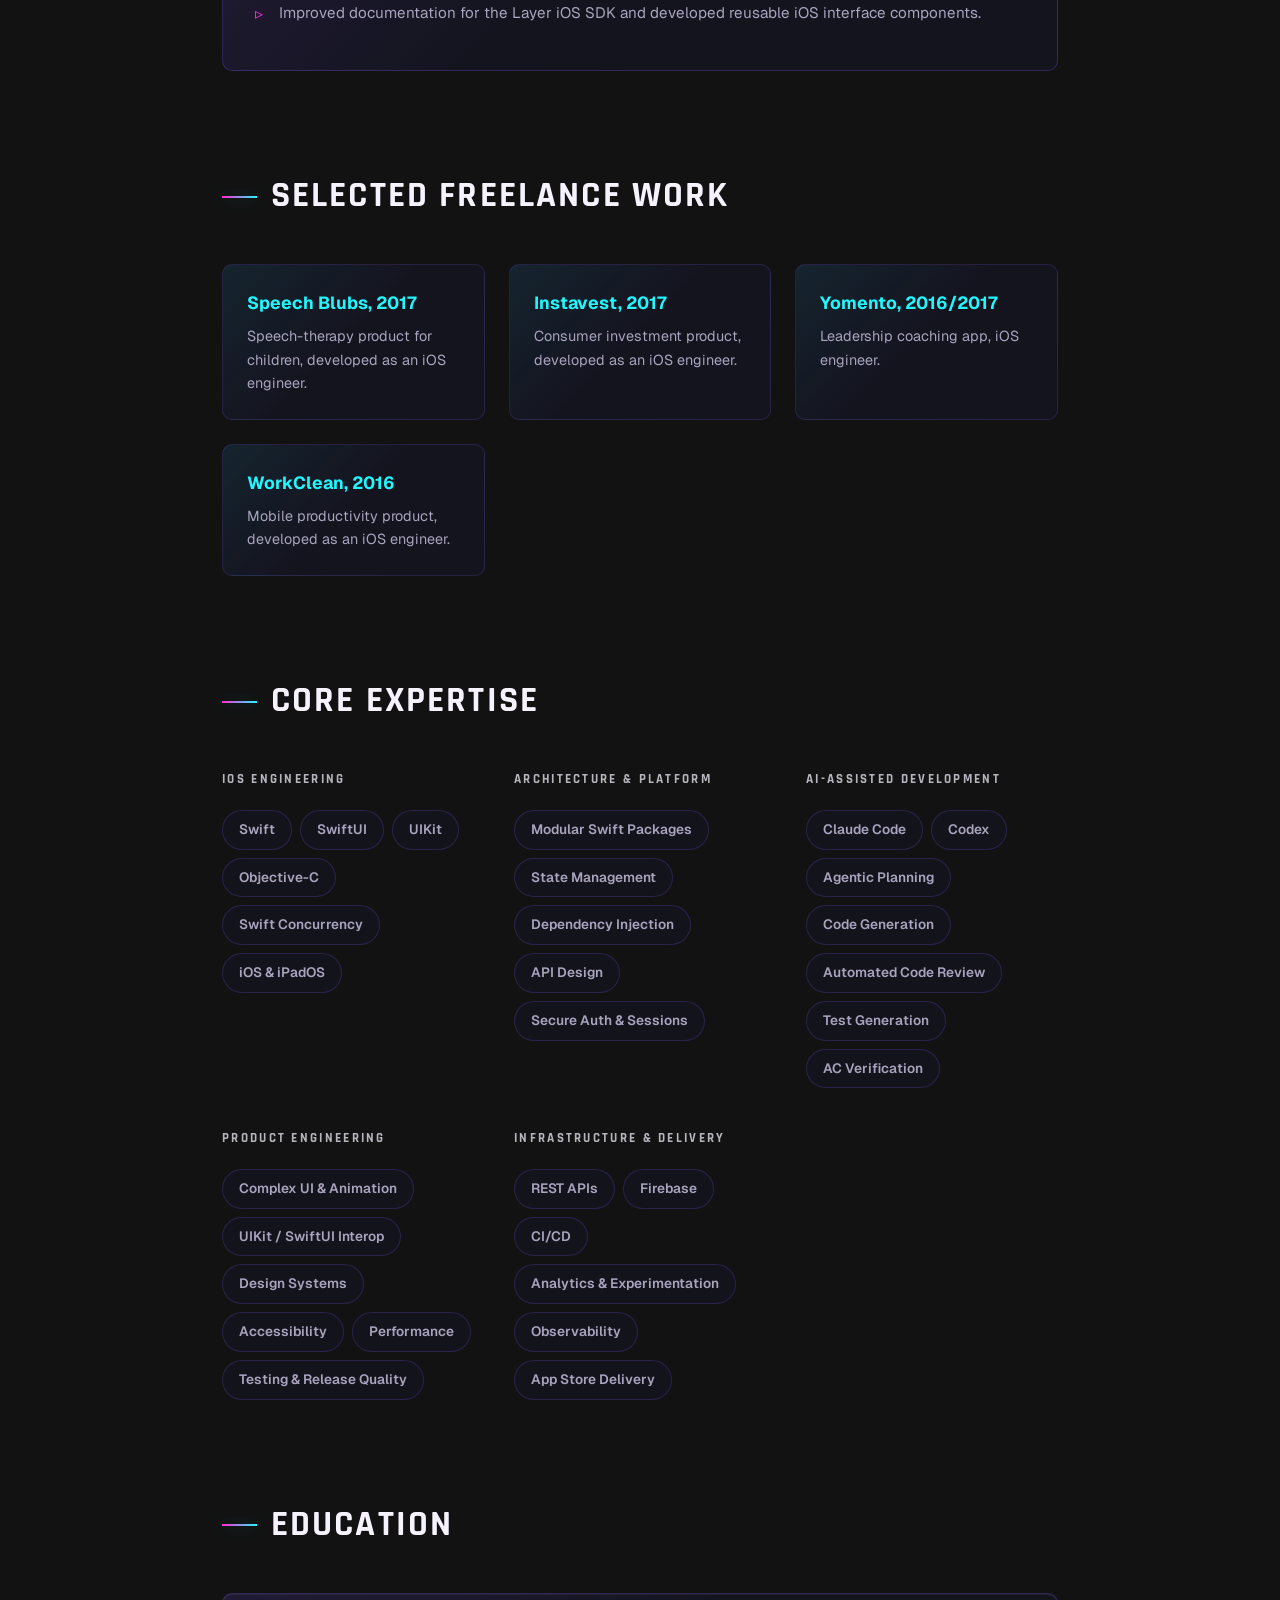
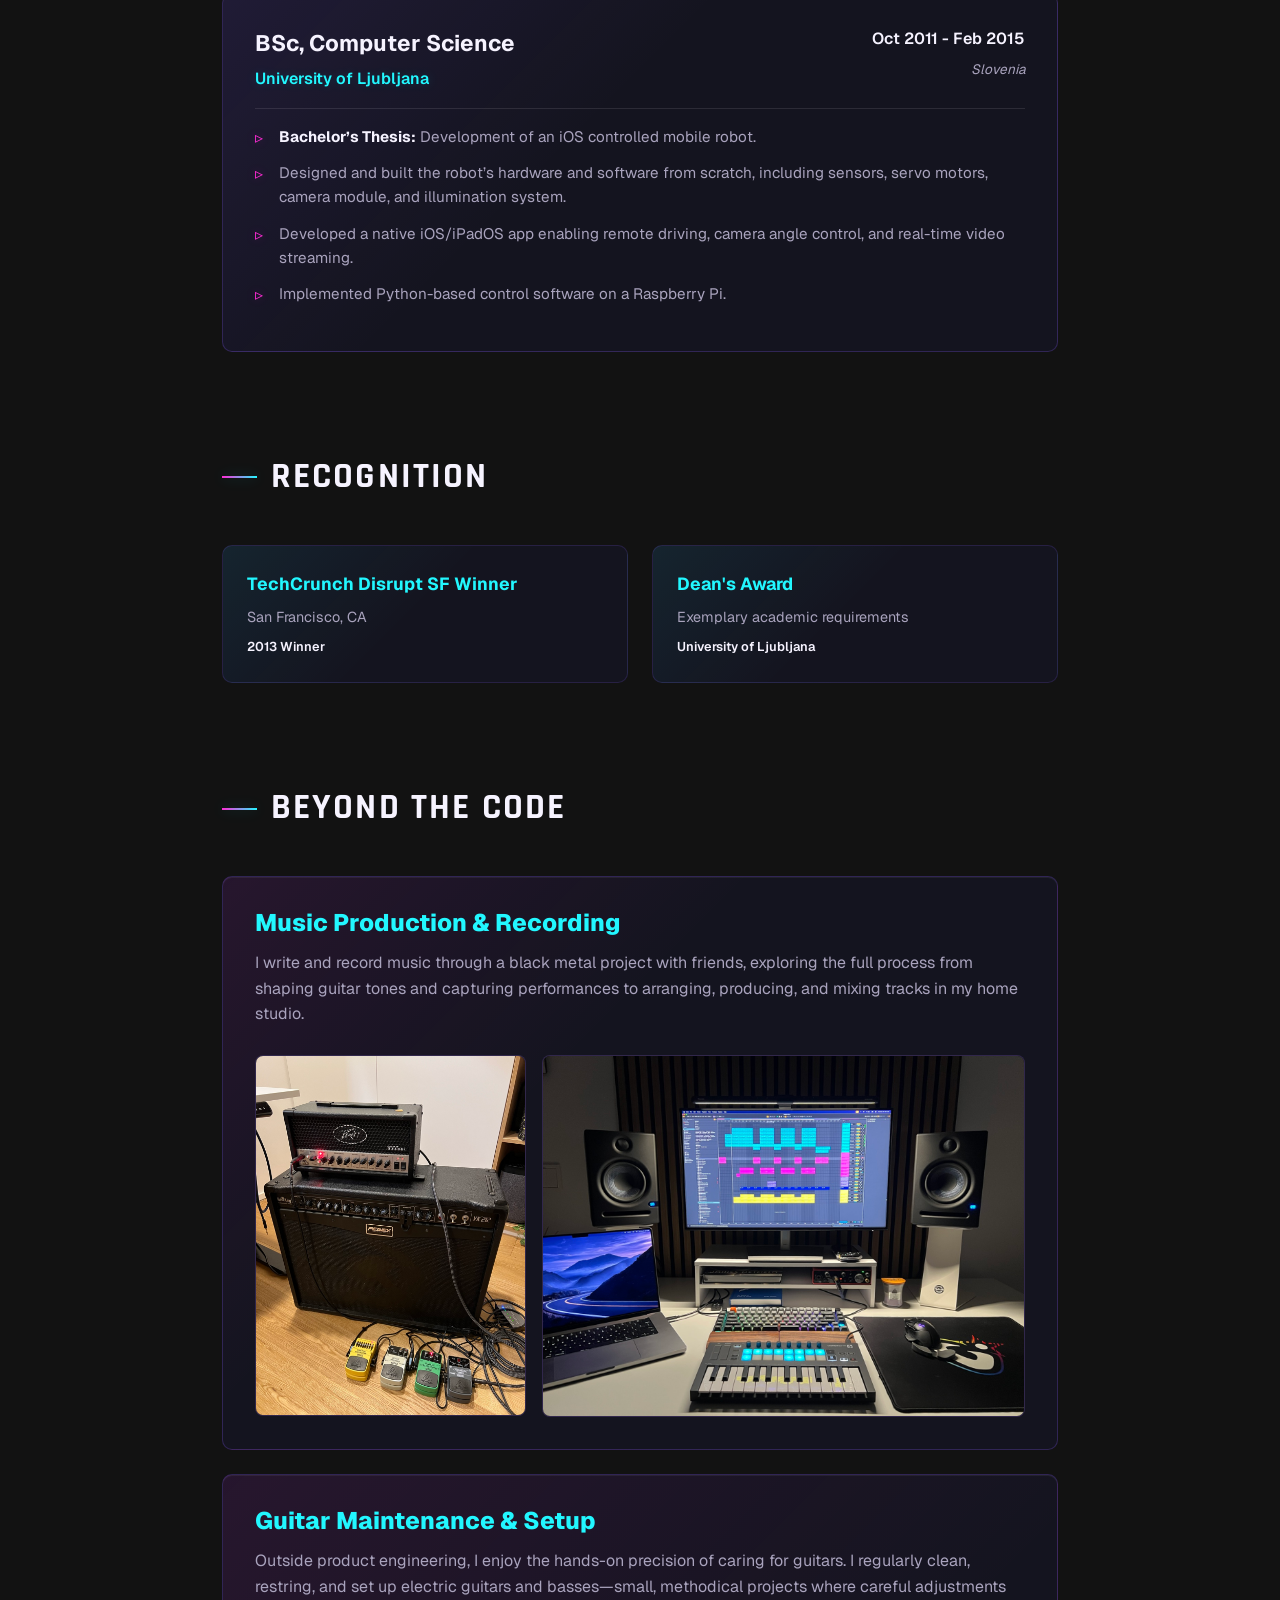
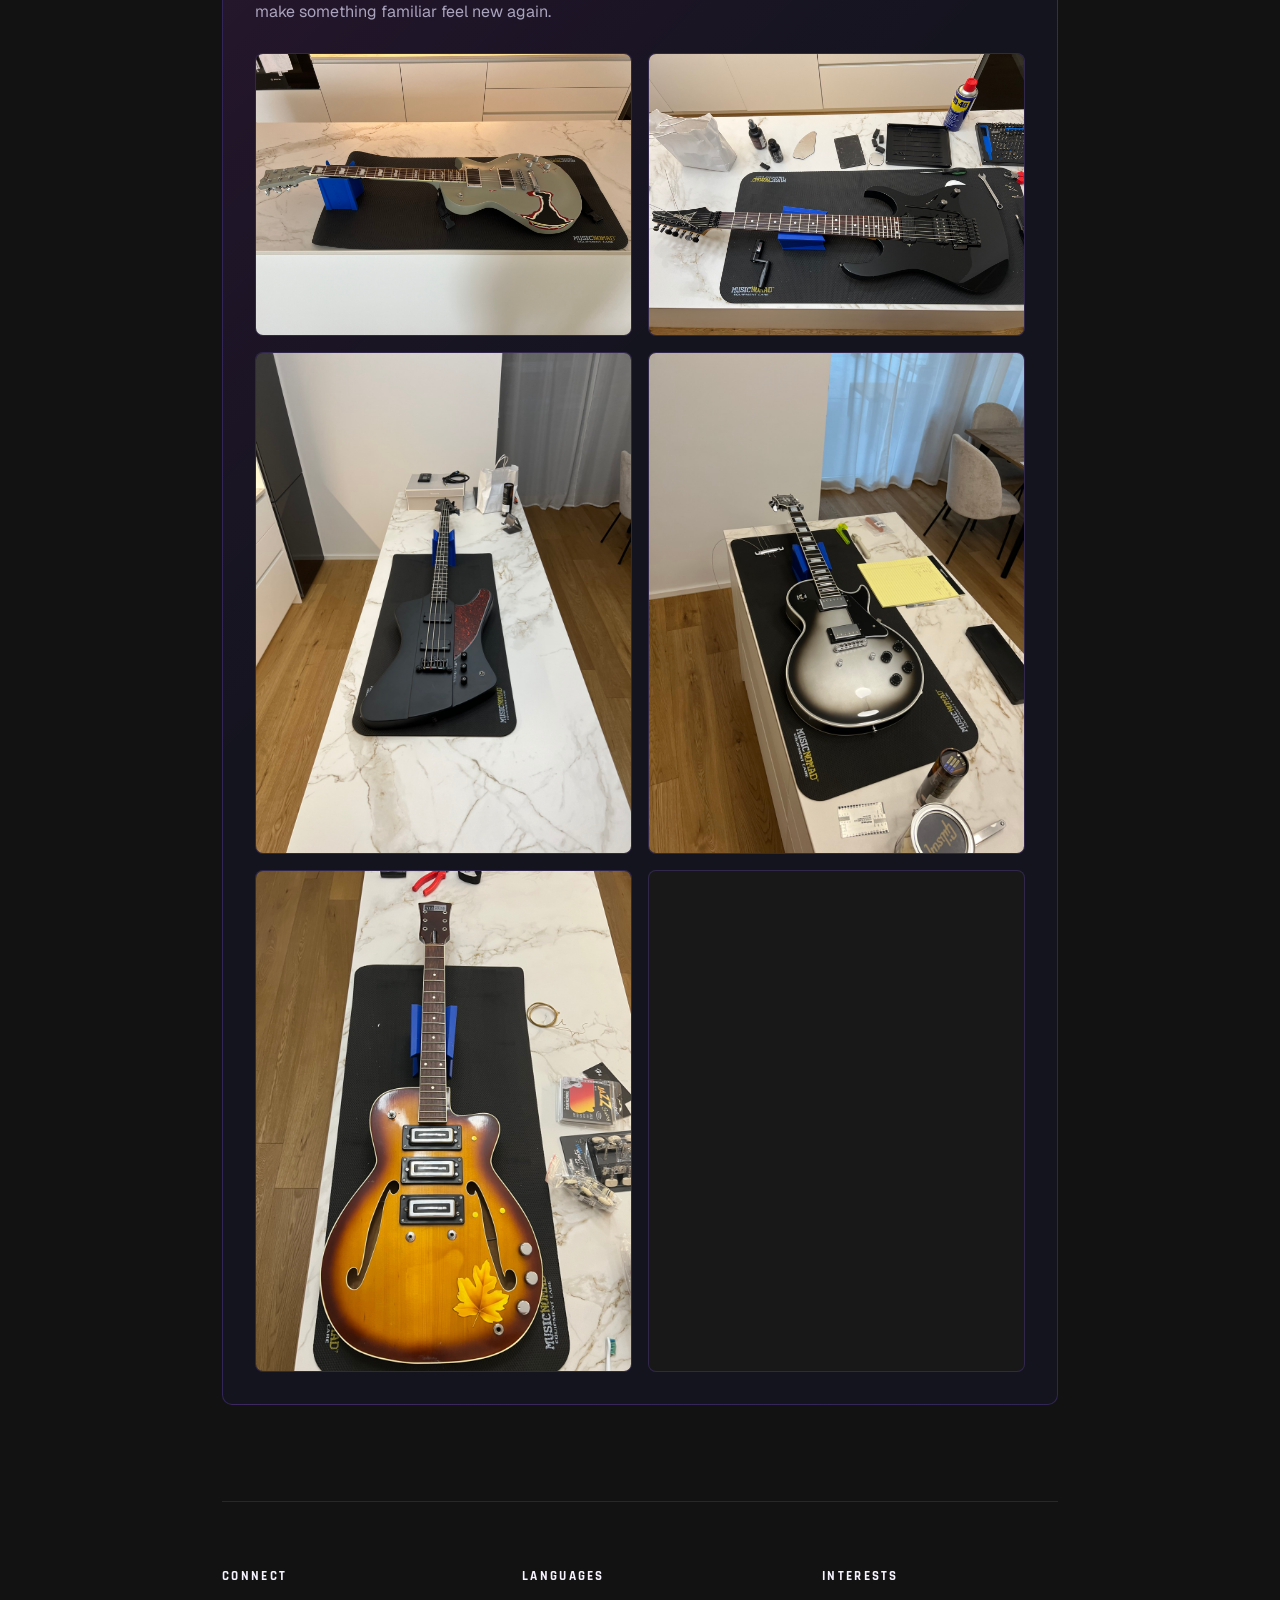
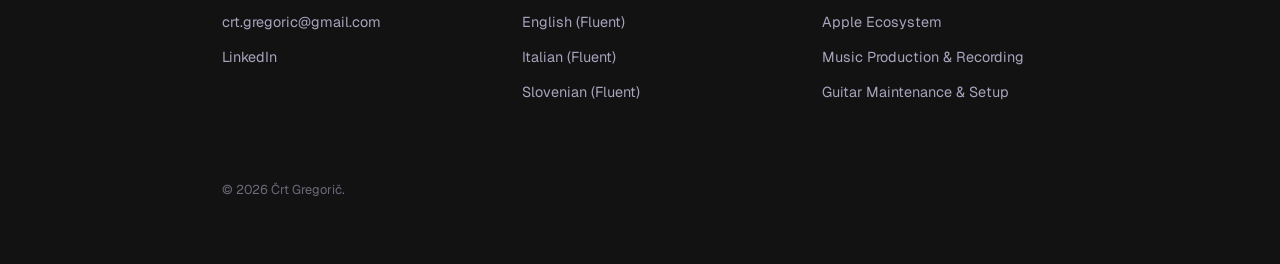
==== commit 86e13c01: "Added preview metadata" ====
--- a/portfolio.html
+++ b/portfolio.html
@@ -5,6 +5,21 @@
     <meta name="viewport" content="width=device-width, initial-scale=1.0">
     <title>Črt Gregorič | Lead iOS Engineer</title>
     <meta name="description" content="Črt Gregorič is a Lead iOS Engineer with 12+ years of experience building and scaling polished mobile products.">
+    <link rel="canonical" href="https://gregoric.me/portfolio.html">
+    <meta property="og:title" content="Črt Gregorič | Lead iOS Engineer">
+    <meta property="og:description" content="Lead iOS Engineer with 12+ years of experience building and scaling polished mobile products.">
+    <meta property="og:type" content="website">
+    <meta property="og:url" content="https://gregoric.me/portfolio.html">
+    <meta property="og:image" content="https://gregoric.me/memoji.jpeg">
+    <meta property="og:image:type" content="image/jpeg">
+    <meta property="og:image:width" content="200">
+    <meta property="og:image:height" content="189">
+    <meta property="og:image:alt" content="Memoji portrait of Črt Gregorič">
+    <meta name="twitter:card" content="summary">
+    <meta name="twitter:title" content="Črt Gregorič | Lead iOS Engineer">
+    <meta name="twitter:description" content="Lead iOS Engineer with 12+ years of experience building and scaling polished mobile products.">
+    <meta name="twitter:image" content="https://gregoric.me/memoji.jpeg">
+    <meta name="twitter:image:alt" content="Memoji portrait of Črt Gregorič">
     <link rel="preconnect" href="https://fonts.googleapis.com">
     <link rel="preconnect" href="https://fonts.gstatic.com" crossorigin>
     <link href="https://fonts.googleapis.com/css2?family=Geist:wght@300;400;500;600;700;800;900&amp;family=Rajdhani:wght@500;600;700&amp;display=swap" rel="stylesheet">
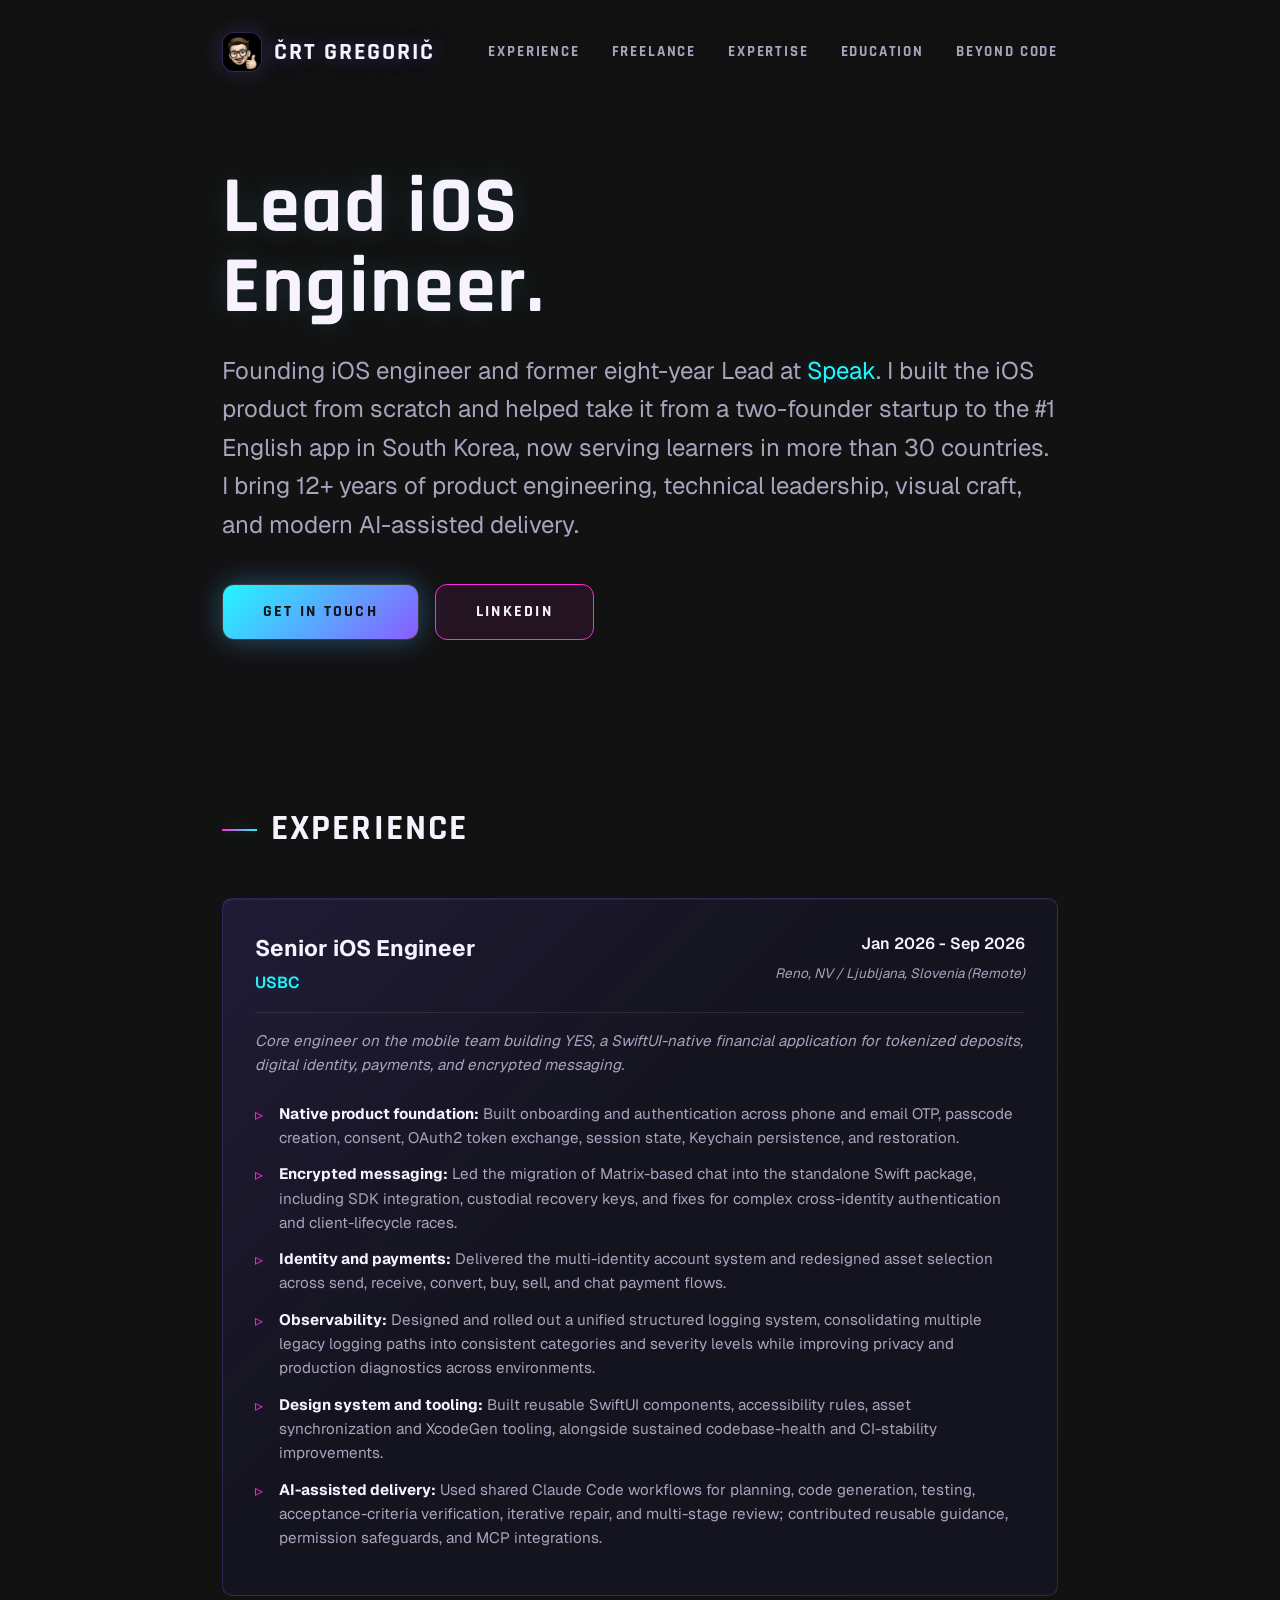
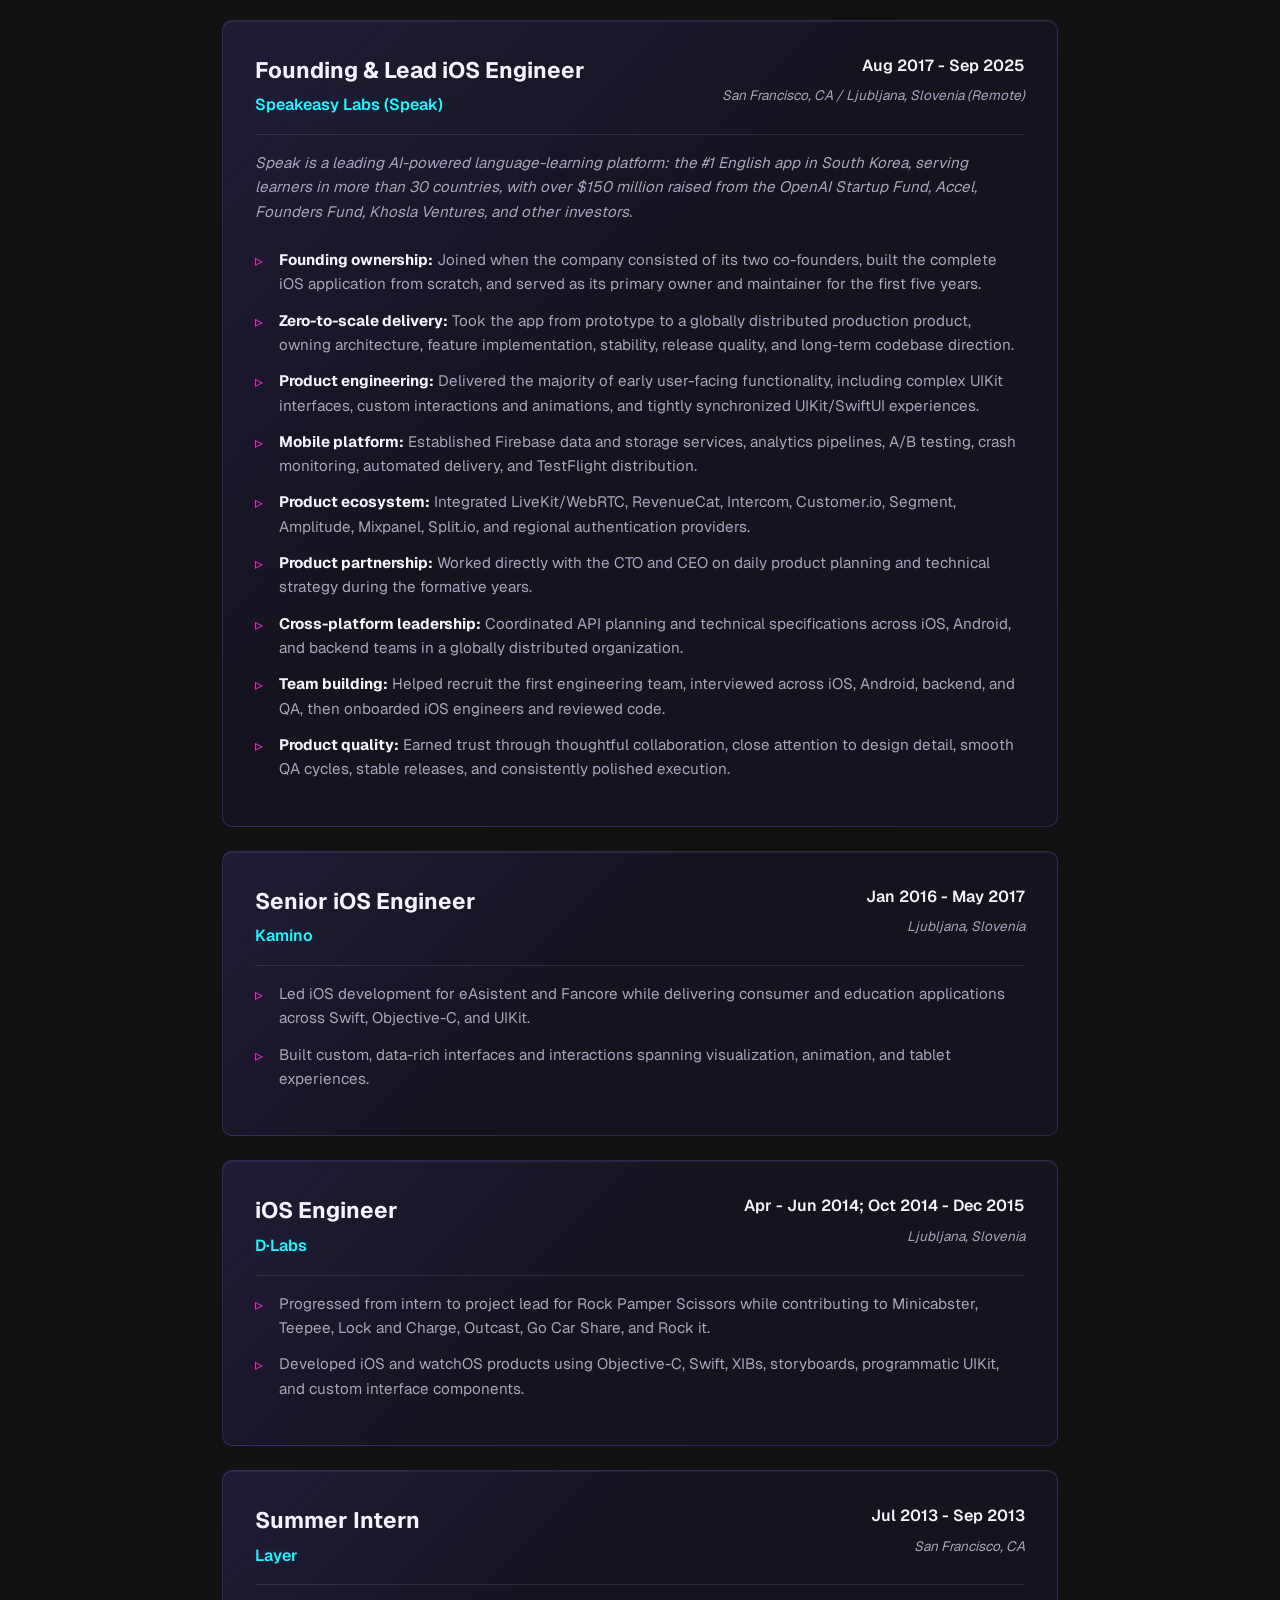
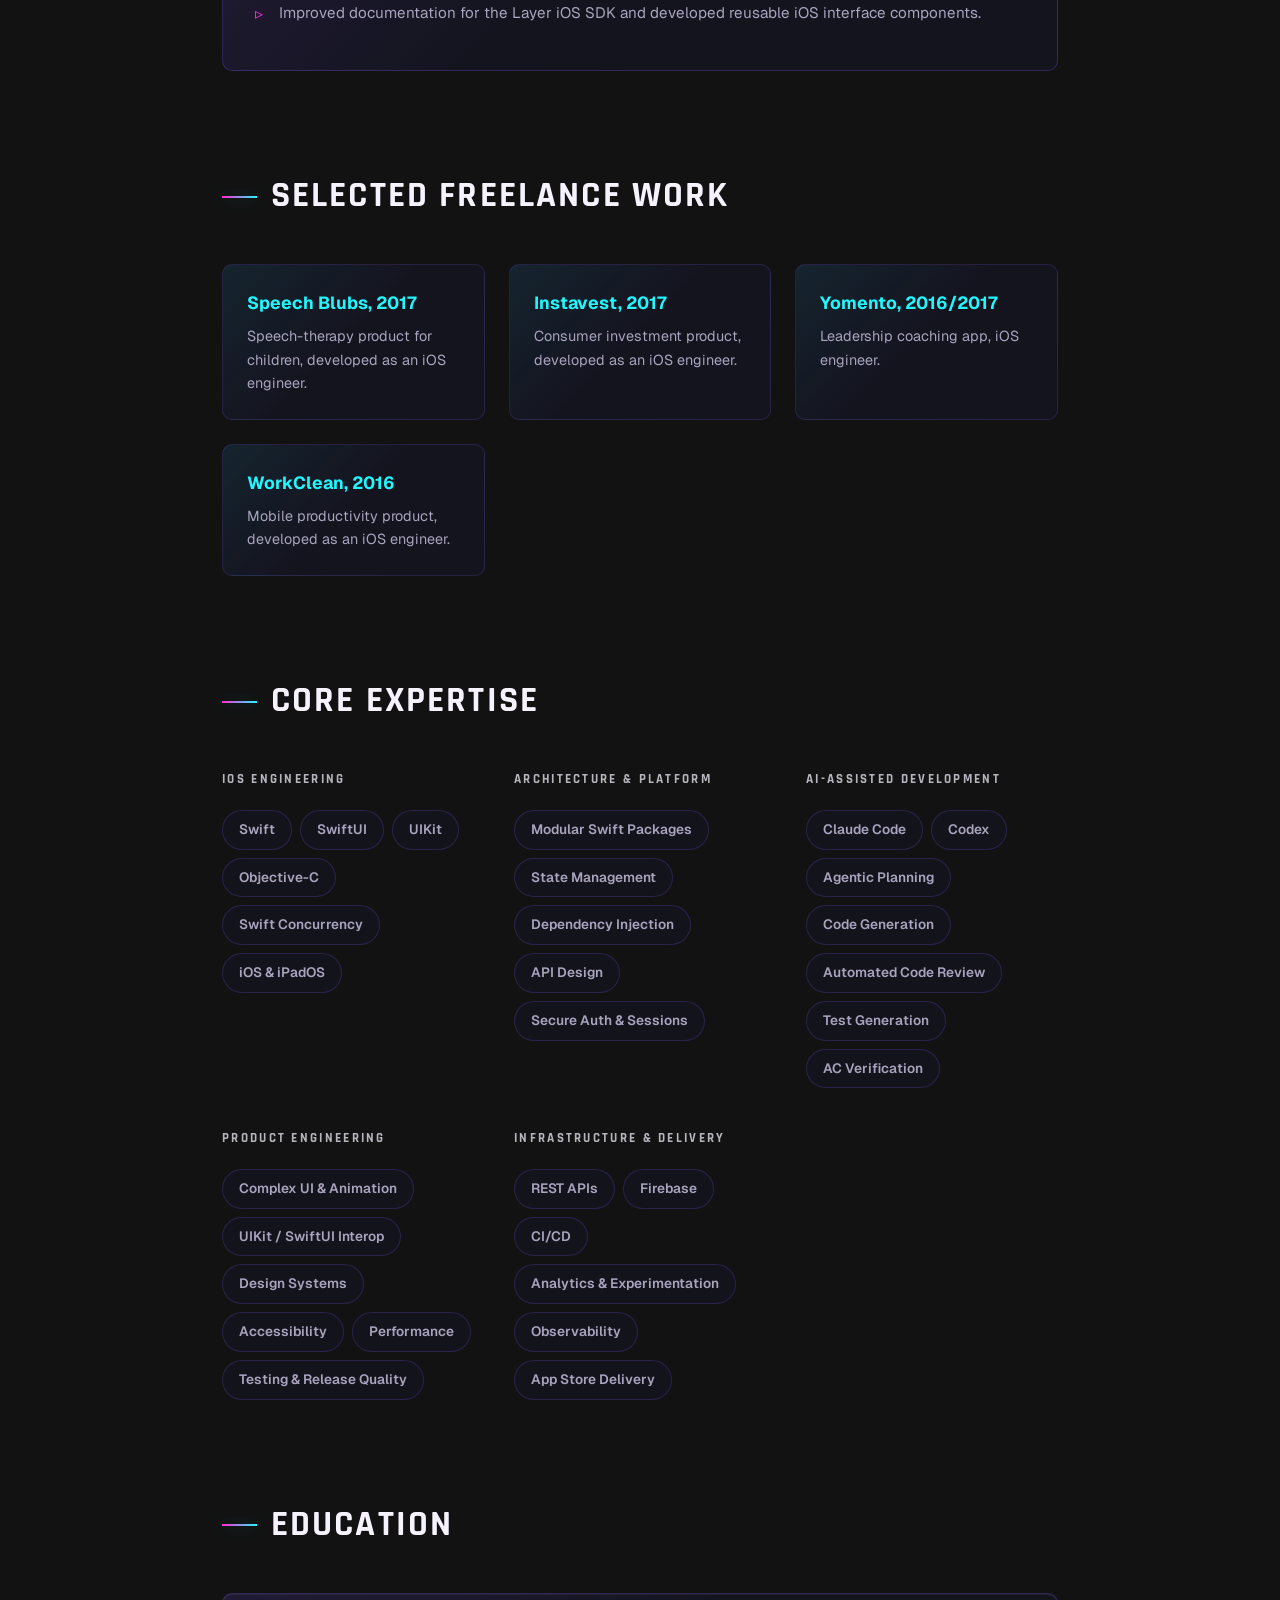
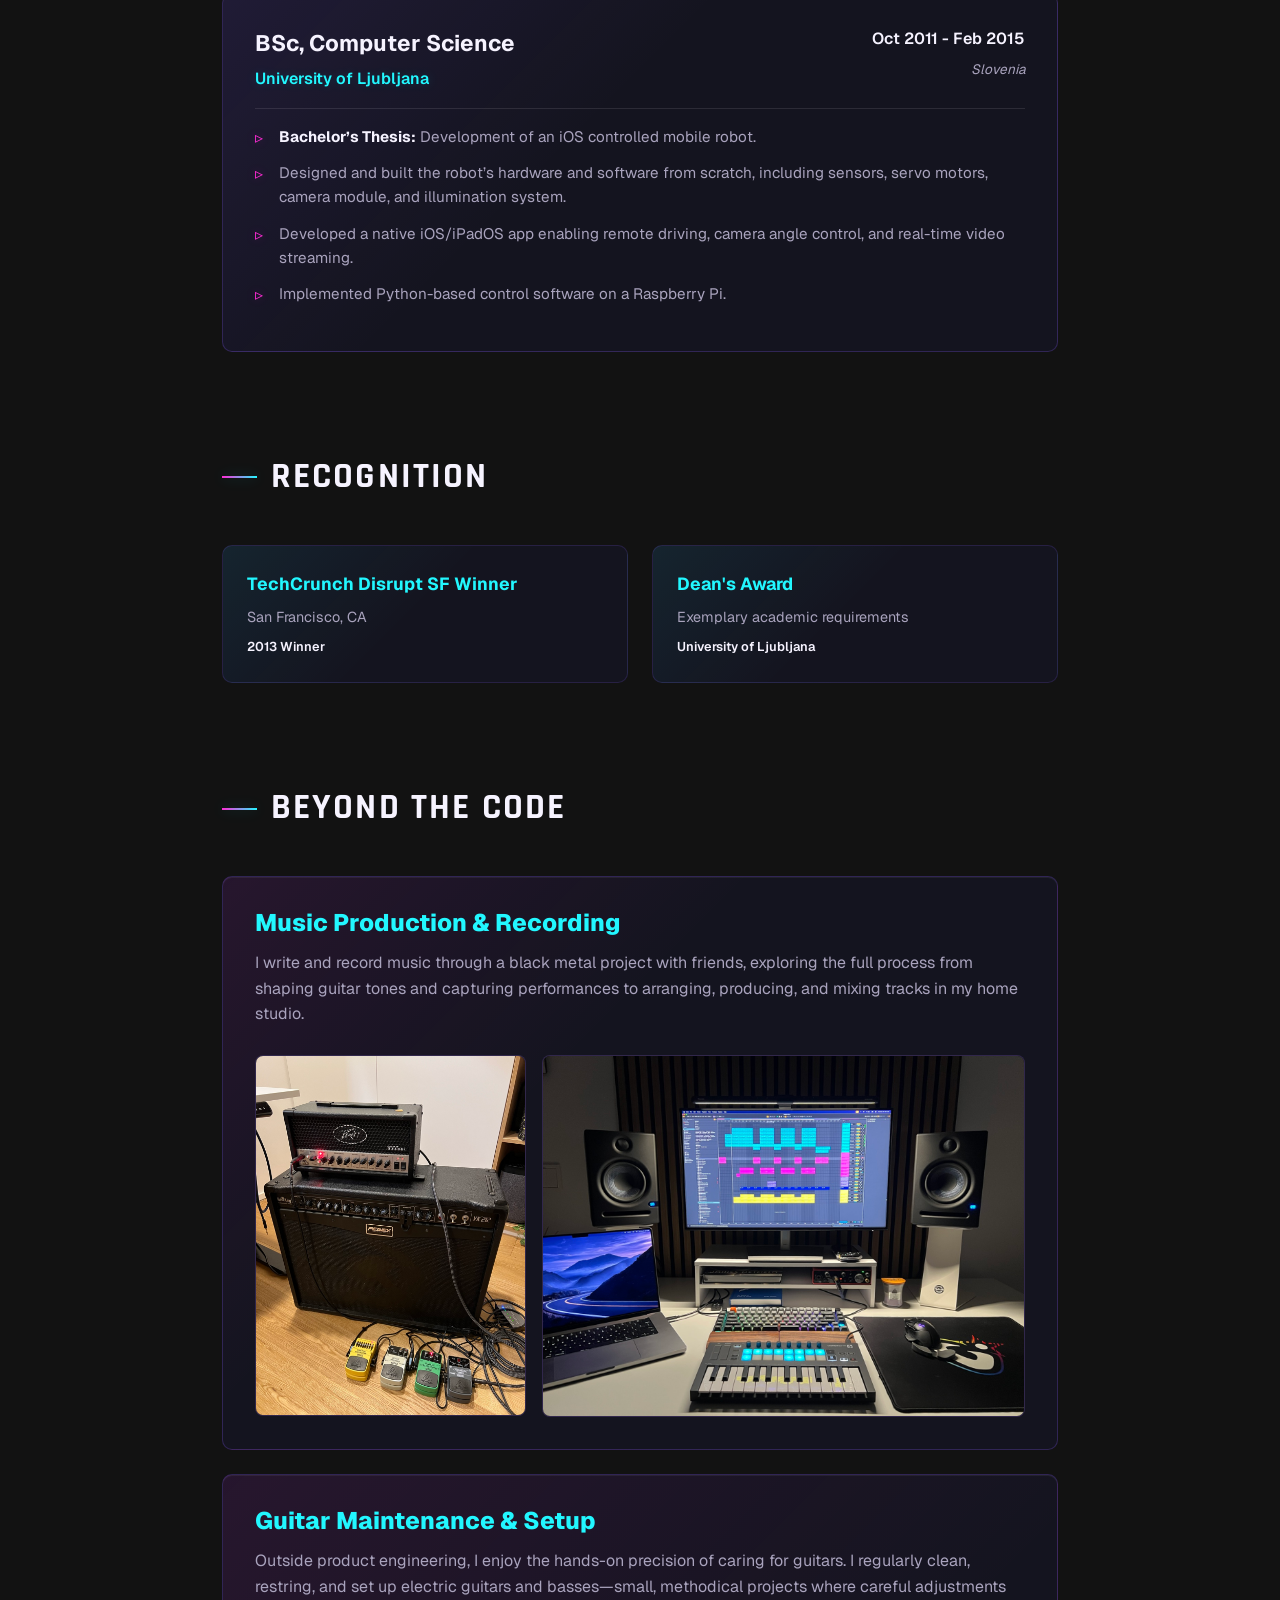
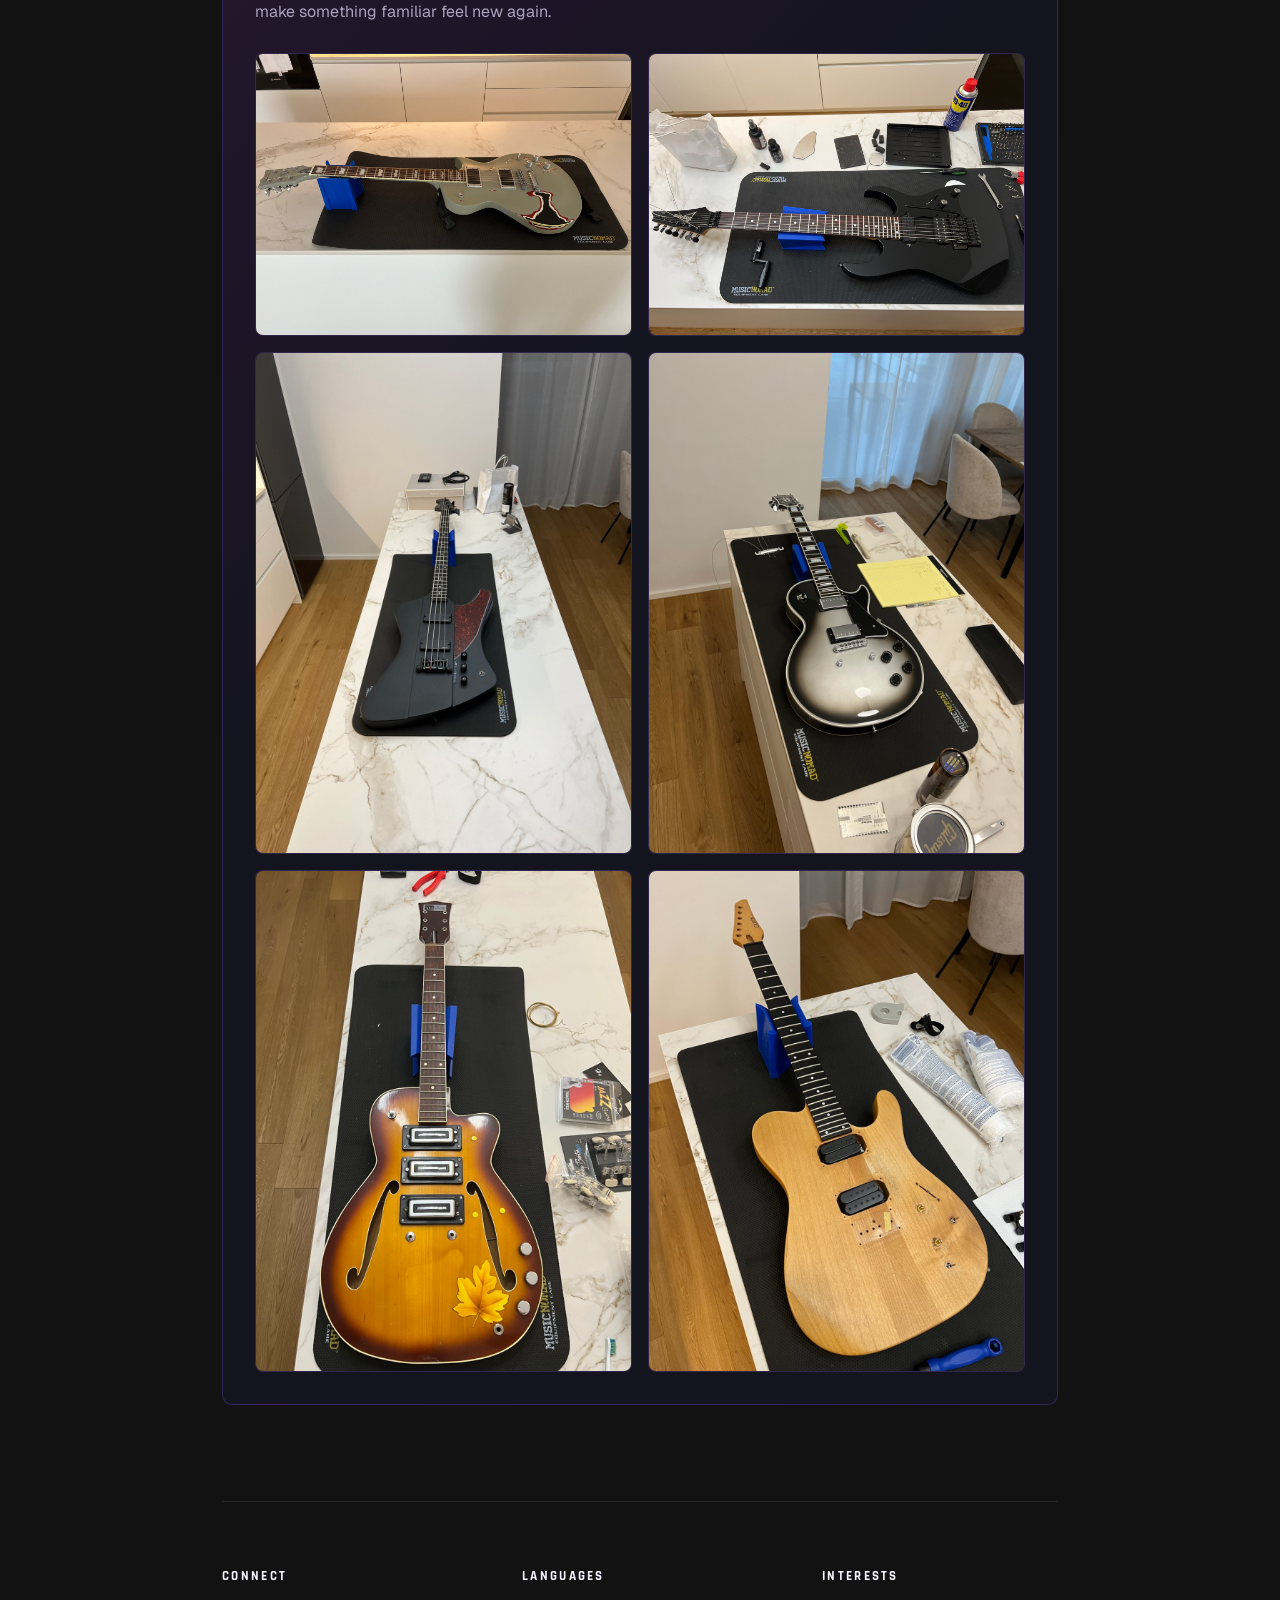
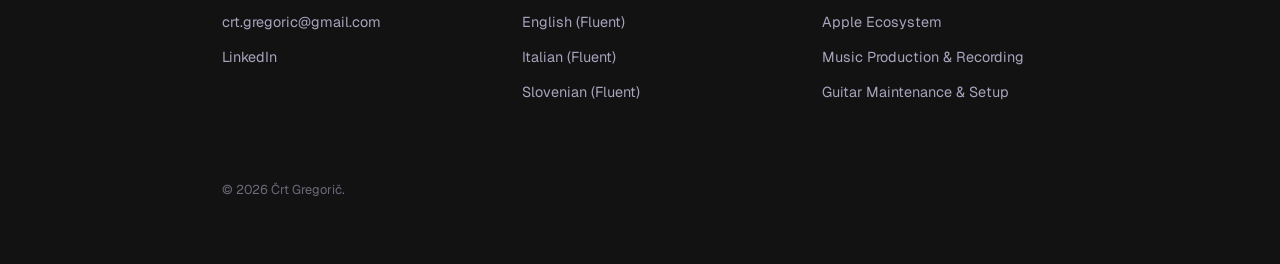
==== commit c11b8f0a: "More metadata" ====
--- a/portfolio.html
+++ b/portfolio.html
@@ -20,6 +20,8 @@
     <meta name="twitter:description" content="Lead iOS Engineer with 12+ years of experience building and scaling polished mobile products.">
     <meta name="twitter:image" content="https://gregoric.me/memoji.jpeg">
     <meta name="twitter:image:alt" content="Memoji portrait of Črt Gregorič">
+    <link rel="icon" type="image/jpeg" href="memoji.jpeg">
+    <link rel="apple-touch-icon" href="memoji.jpeg">
     <link rel="preconnect" href="https://fonts.googleapis.com">
     <link rel="preconnect" href="https://fonts.gstatic.com" crossorigin>
     <link href="https://fonts.googleapis.com/css2?family=Geist:wght@300;400;500;600;700;800;900&amp;family=Rajdhani:wght@500;600;700&amp;display=swap" rel="stylesheet">
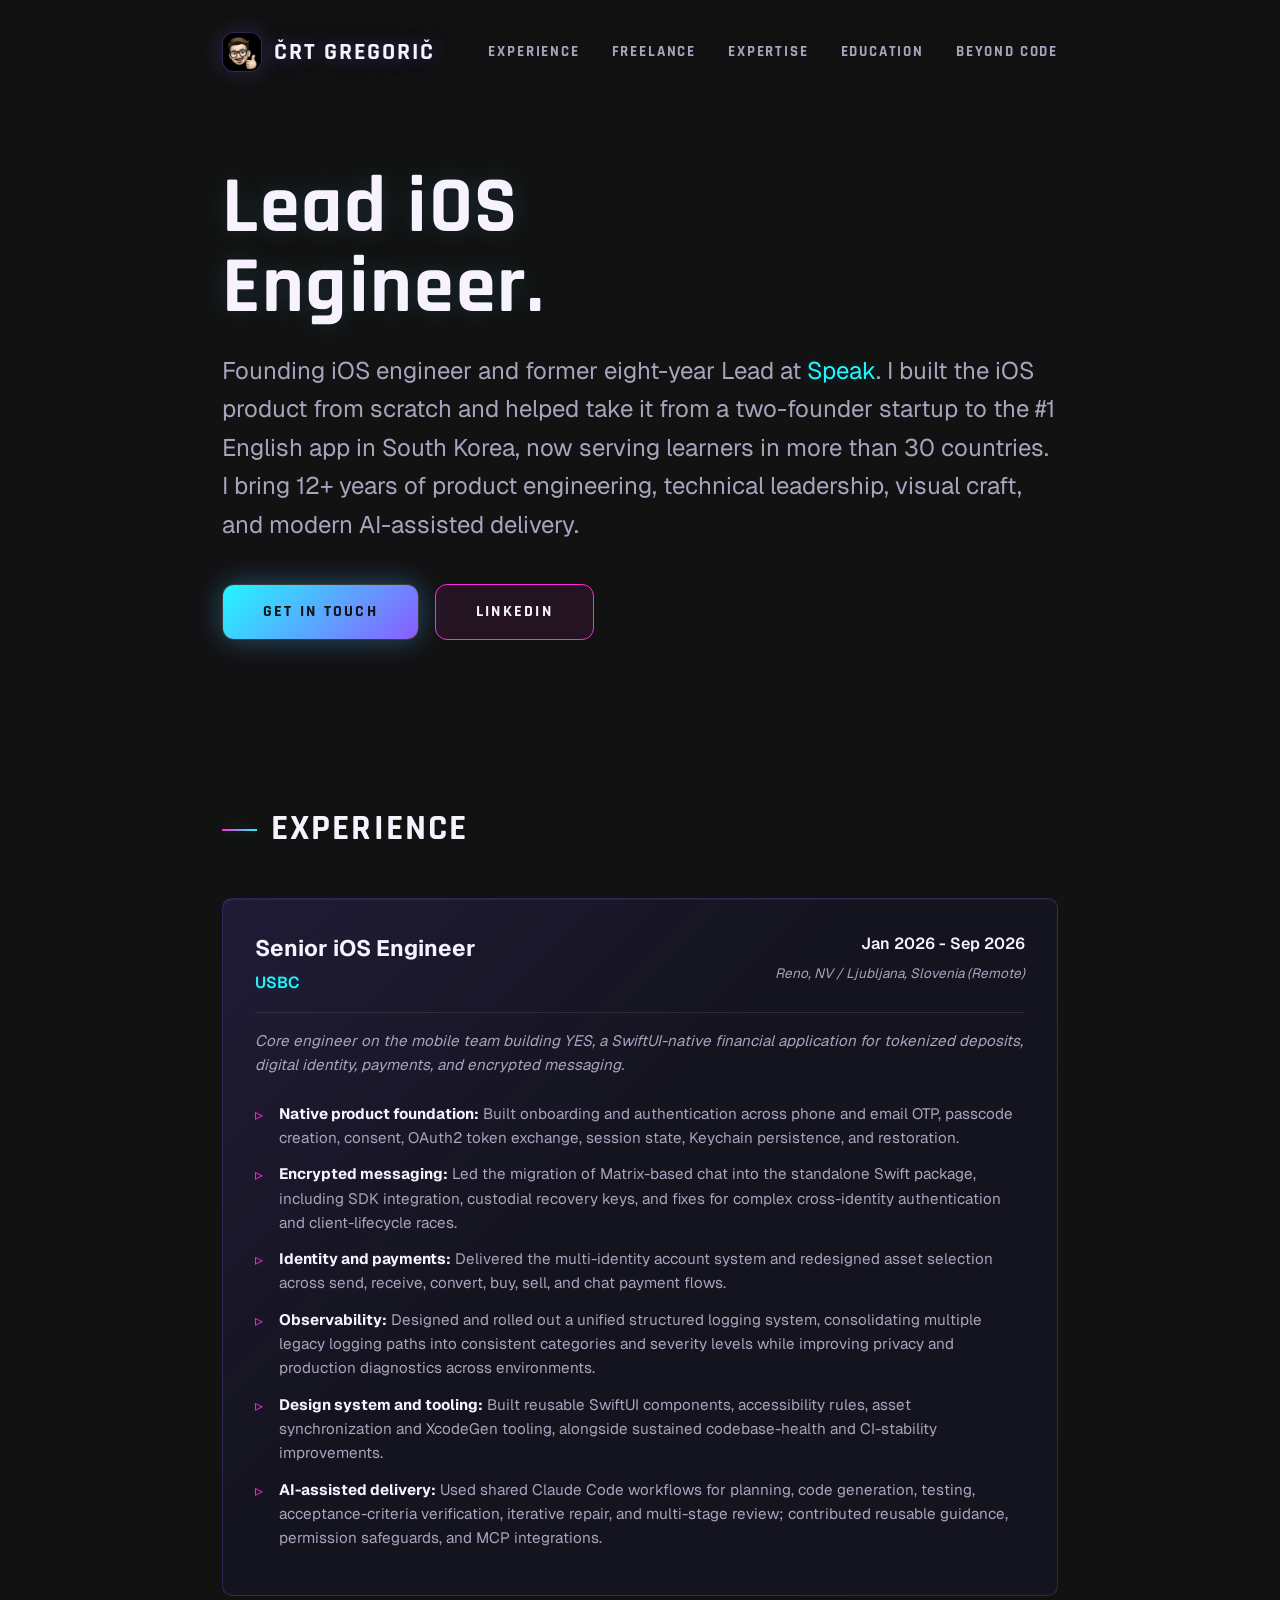
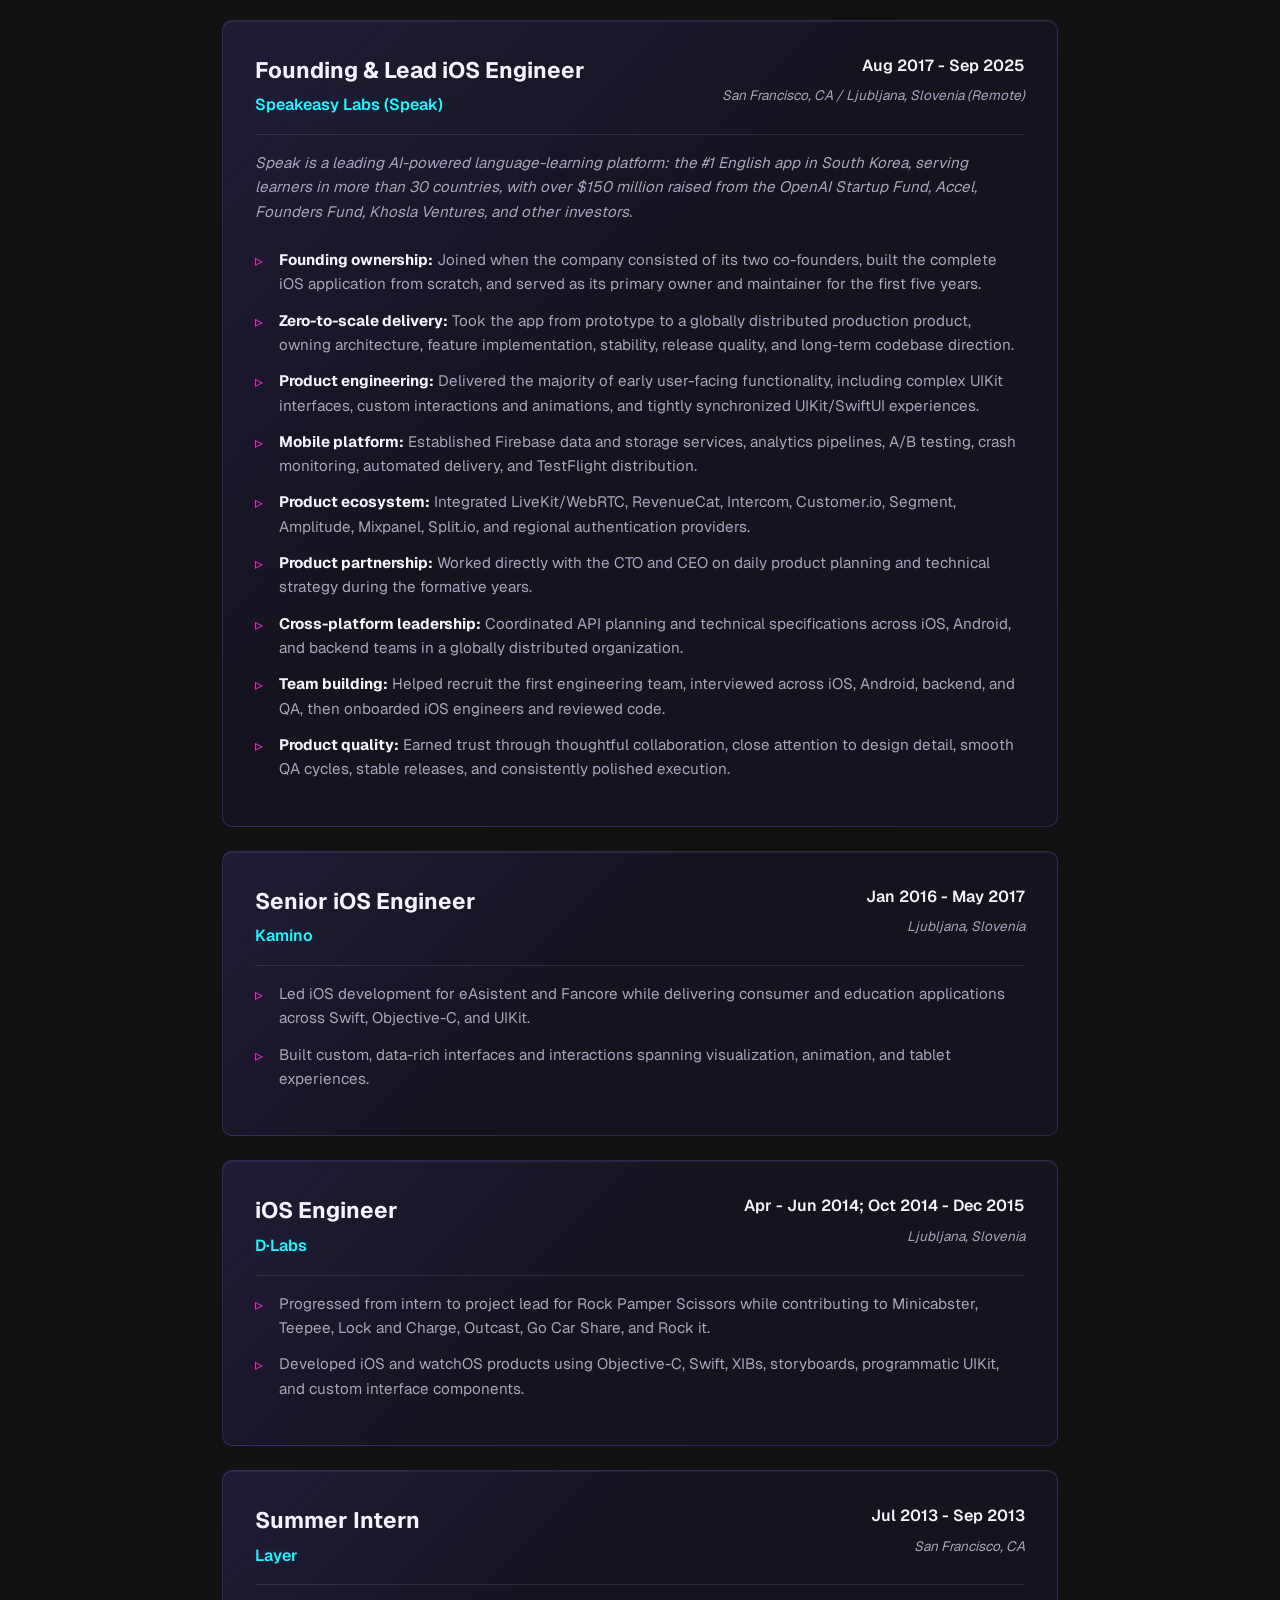
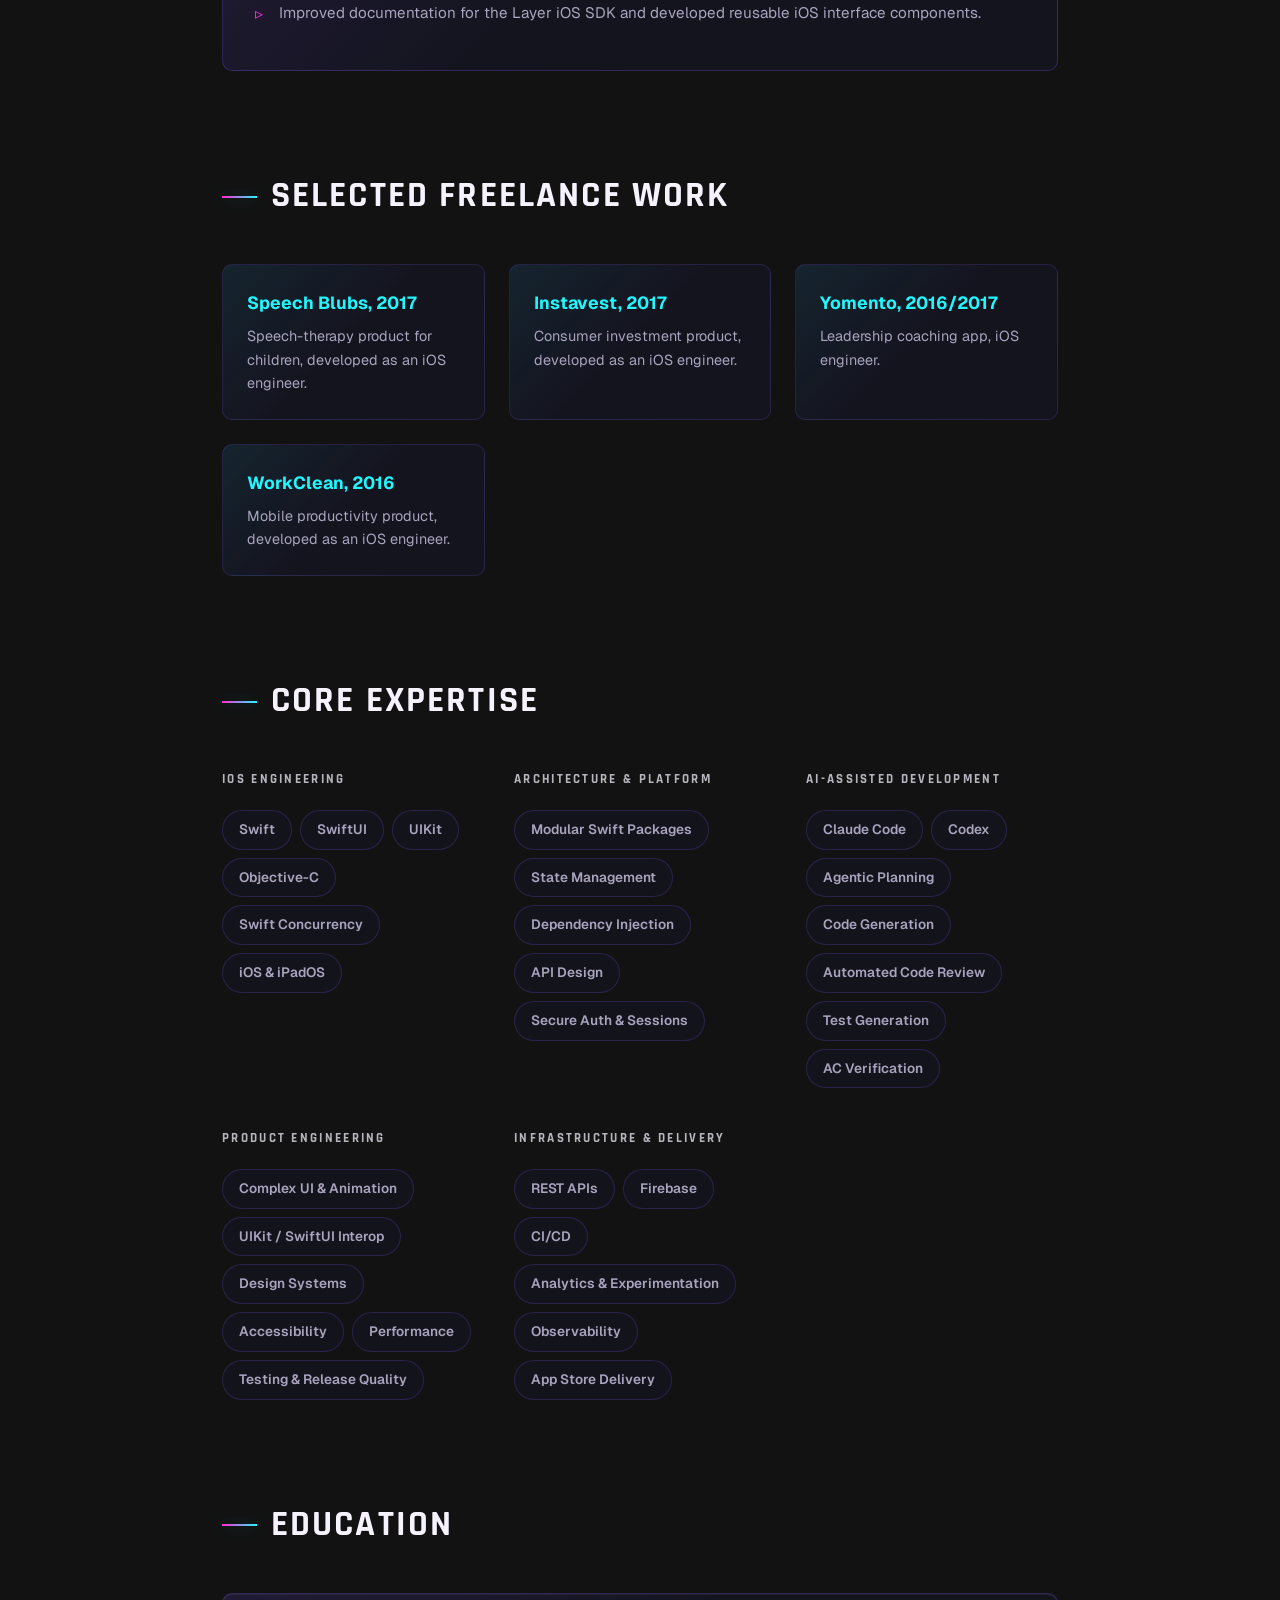
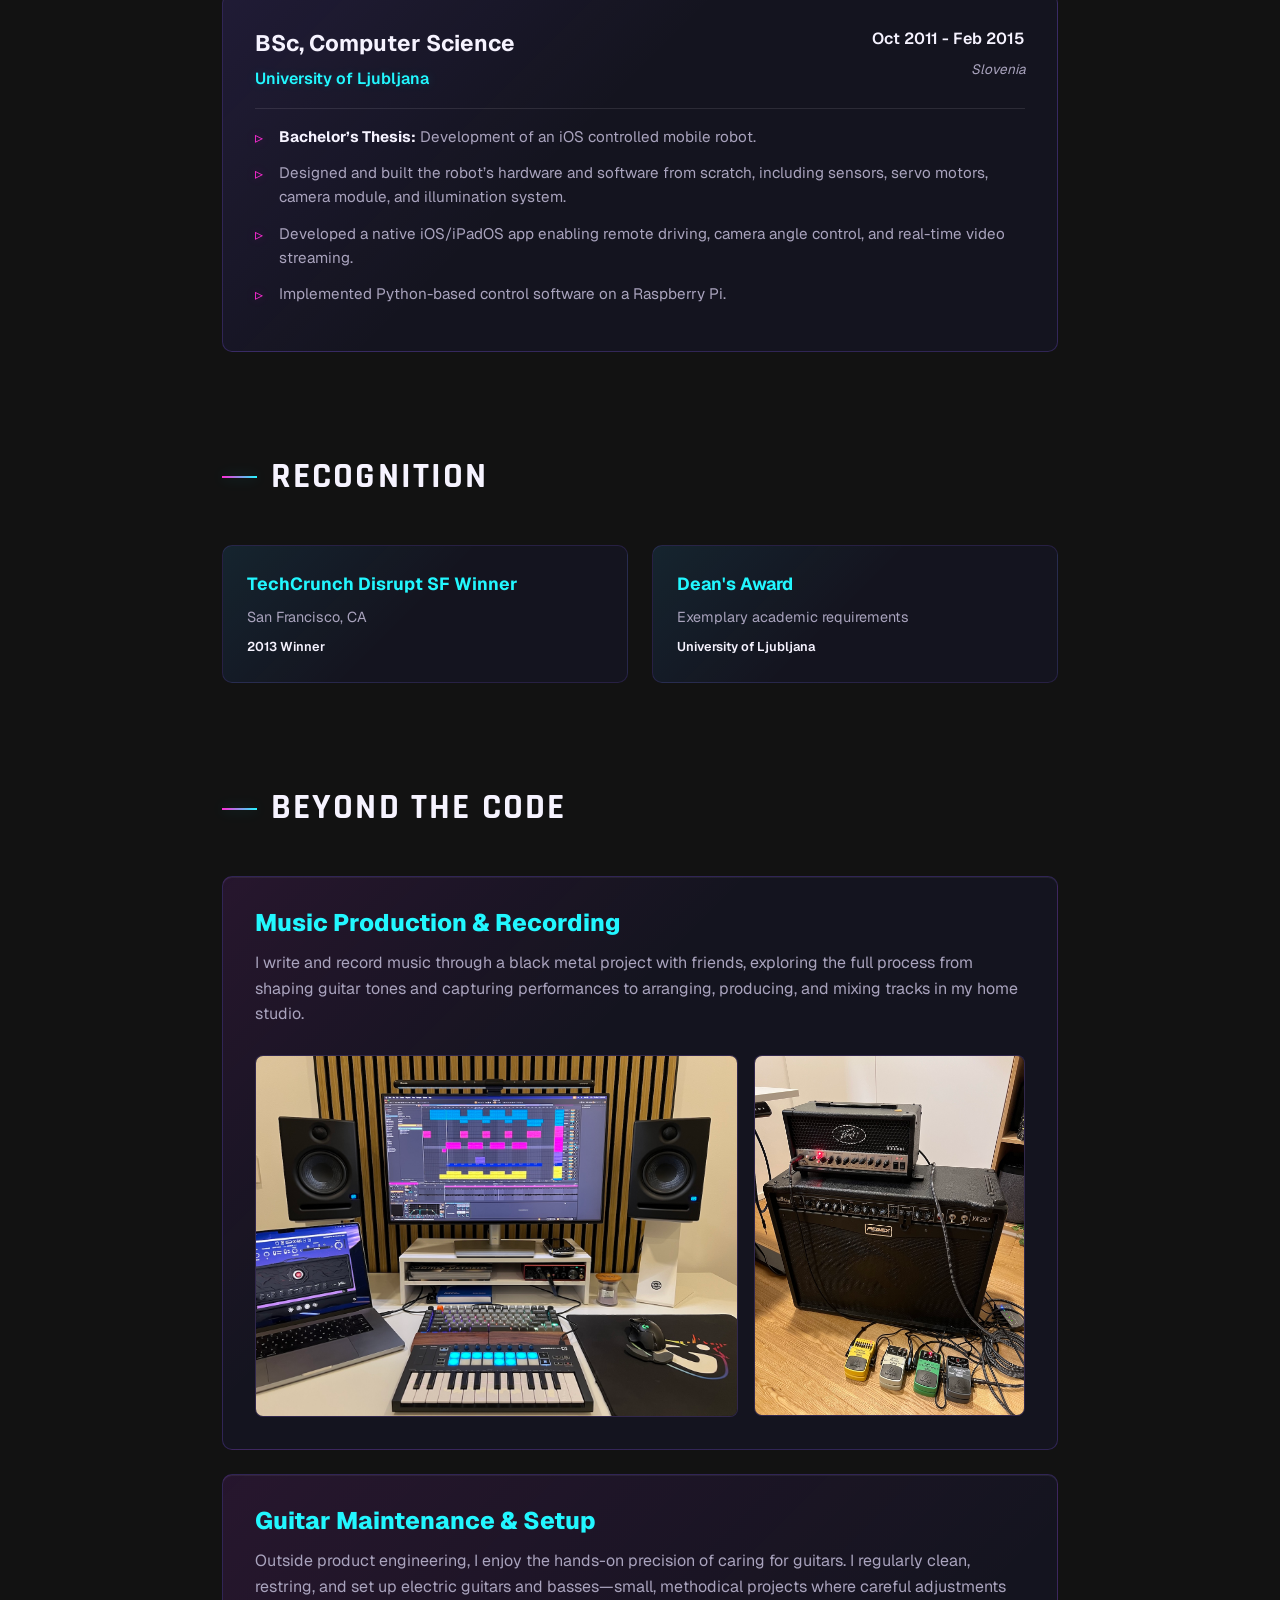
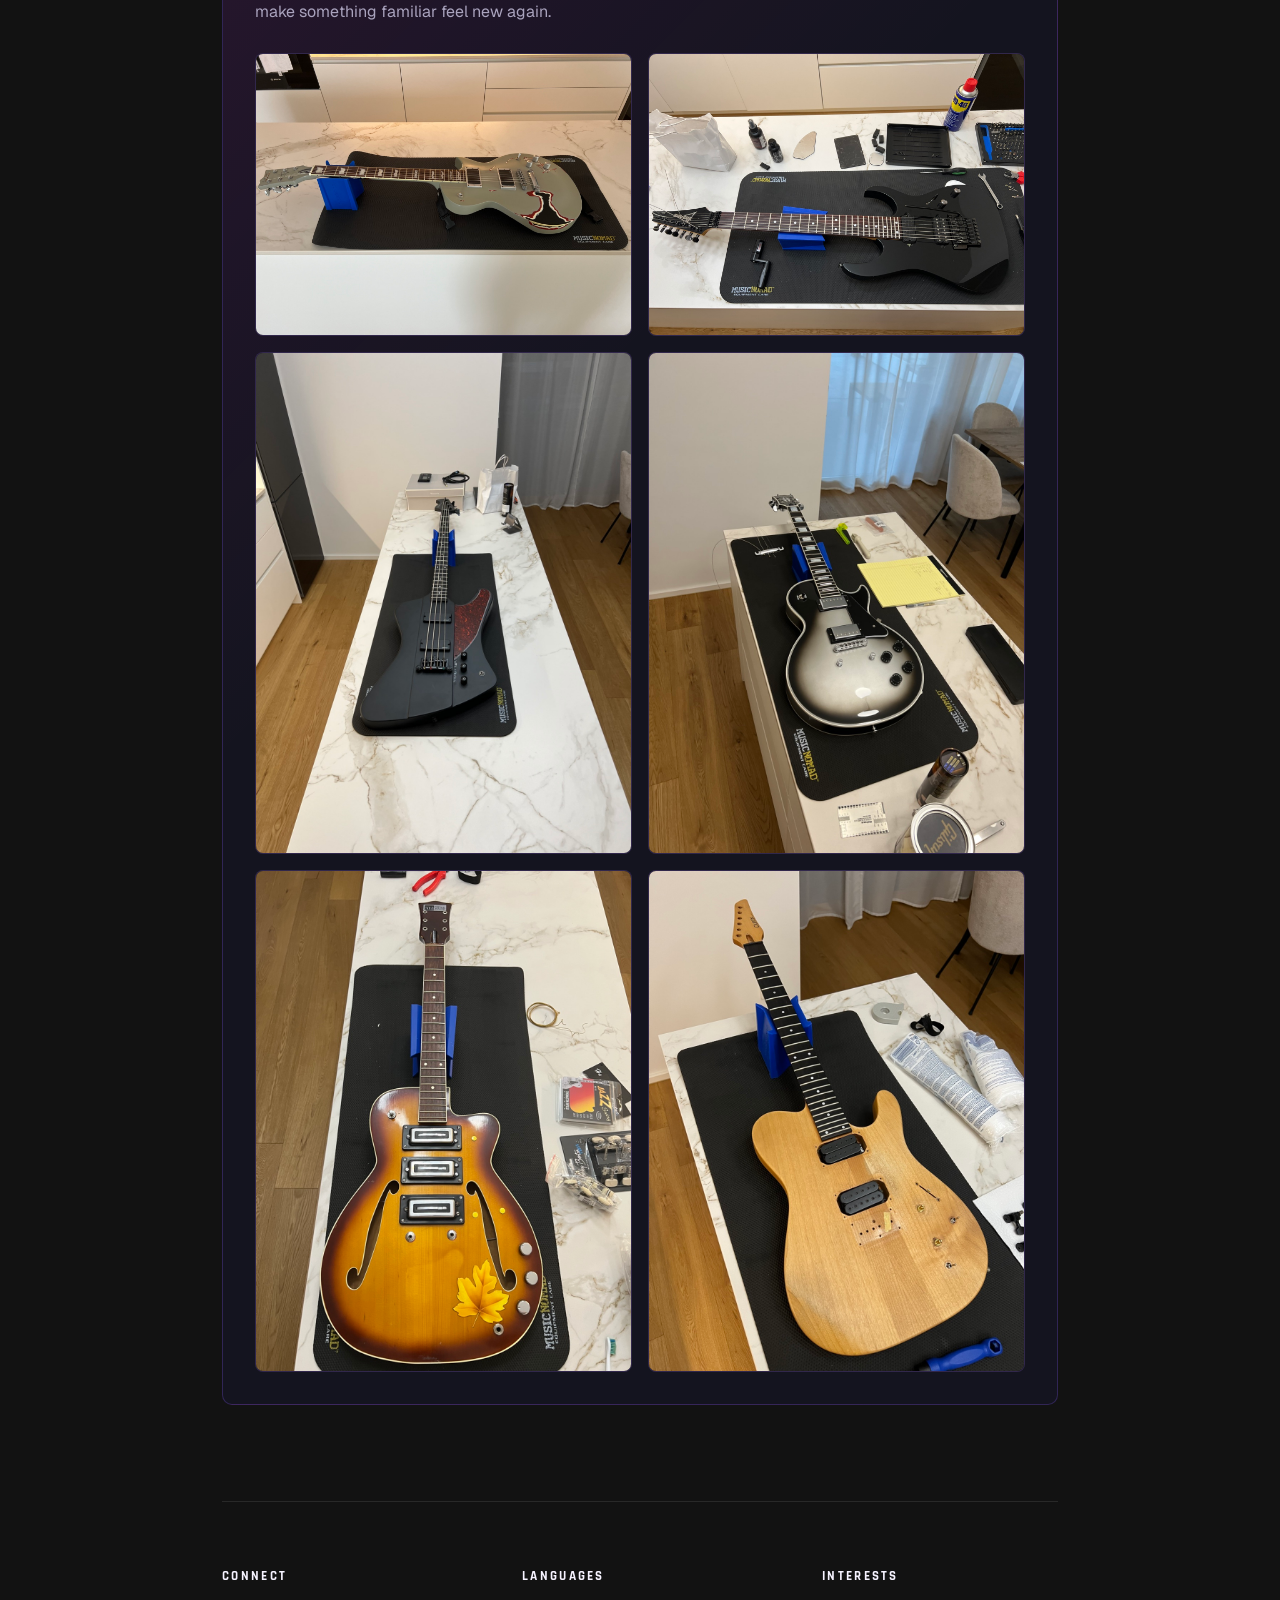
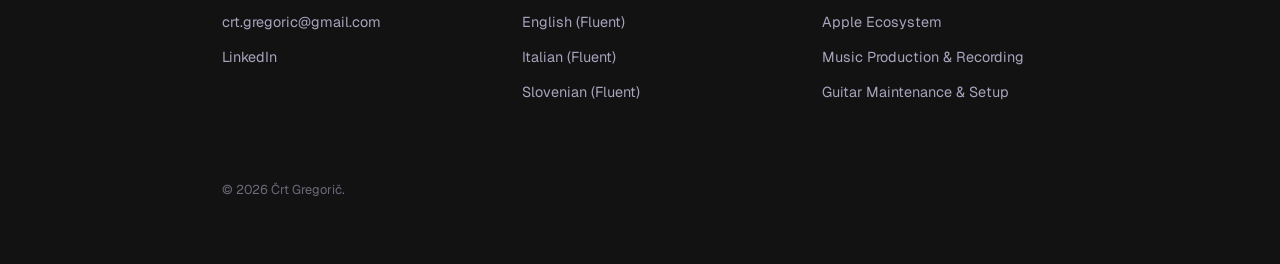
==== commit 33e908d8: "Updated images" ====
--- a/portfolio.html
+++ b/portfolio.html
@@ -392,7 +392,7 @@
 
         .music-gallery {
             display: grid;
-            grid-template-columns: minmax(0, 9fr) minmax(0, 16fr);
+            grid-template-columns: minmax(0, 16fr) minmax(0, 9fr);
             gap: 1rem;
             align-items: start;
         }
@@ -1032,13 +1032,13 @@
                     </div>
                     <div class="music-gallery" aria-label="My music production and recording setup">
                         <figure class="project-photo">
-                            <button type="button" class="project-photo-button" data-gallery="music" aria-label="Open the guitar recording setup photo">
-                                <img src="assets/music-production/recording-setup-01.jpg" width="1050" height="1400" loading="lazy" decoding="async" alt="Guitar amplifiers and effects pedals connected for recording">
+                            <button type="button" class="project-photo-button" data-gallery="music" aria-label="Open the home music production studio photo">
+                                <img src="assets/music-production/recording-setup-02.jpeg" width="1400" height="1050" loading="lazy" decoding="async" alt="Home music production studio with an arrangement open in a digital audio workstation">
                             </button>
                         </figure>
                         <figure class="project-photo">
-                            <button type="button" class="project-photo-button" data-gallery="music" aria-label="Open the home music production studio photo">
-                                <img src="assets/music-production/recording-setup-02.jpg" width="1400" height="1050" loading="lazy" decoding="async" alt="Home music production studio with an arrangement open in a digital audio workstation">
+                            <button type="button" class="project-photo-button" data-gallery="music" aria-label="Open the guitar recording setup photo">
+                                <img src="assets/music-production/recording-setup-01.jpeg" width="1050" height="1400" loading="lazy" decoding="async" alt="Guitar amplifiers and effects pedals connected for recording">
                             </button>
                         </figure>
                     </div>
@@ -1051,32 +1051,32 @@
                     <div class="guitar-gallery" aria-label="A selection of guitars I have maintained and set up">
                         <figure class="project-photo">
                             <button type="button" class="project-photo-button" data-gallery="guitars" aria-label="Open the silver electric guitar photo">
-                                <img src="assets/guitar-work/guitar-setup-01.jpg" width="1400" height="1050" loading="lazy" decoding="async" alt="Silver electric guitar positioned for maintenance">
+                                <img src="assets/guitar-work/guitar-setup-01.jpeg" width="1400" height="1050" loading="lazy" decoding="async" alt="Silver electric guitar positioned for maintenance">
                             </button>
                         </figure>
                         <figure class="project-photo">
                             <button type="button" class="project-photo-button" data-gallery="guitars" aria-label="Open the black seven-string electric guitar photo">
-                                <img src="assets/guitar-work/guitar-setup-04.jpg" width="1400" height="1050" loading="lazy" decoding="async" alt="Black seven-string electric guitar on a work mat with setup tools">
+                                <img src="assets/guitar-work/guitar-setup-04.jpeg" width="1400" height="1050" loading="lazy" decoding="async" alt="Black seven-string electric guitar on a work mat with setup tools">
                             </button>
                         </figure>
                         <figure class="project-photo">
                             <button type="button" class="project-photo-button" data-gallery="guitars" aria-label="Open the black electric bass photo">
-                                <img src="assets/guitar-work/guitar-setup-02.jpg" width="1050" height="1400" loading="lazy" decoding="async" alt="Black electric bass after cleaning and setup">
+                                <img src="assets/guitar-work/guitar-setup-02.jpeg" width="1050" height="1400" loading="lazy" decoding="async" alt="Black electric bass after cleaning and setup">
                             </button>
                         </figure>
                         <figure class="project-photo">
                             <button type="button" class="project-photo-button" data-gallery="guitars" aria-label="Open the silver single-cut electric guitar photo">
-                                <img src="assets/guitar-work/guitar-setup-03.jpg" width="1050" height="1400" loading="lazy" decoding="async" alt="Silver single-cut electric guitar during restringing">
+                                <img src="assets/guitar-work/guitar-setup-03.jpeg" width="1050" height="1400" loading="lazy" decoding="async" alt="Silver single-cut electric guitar during restringing">
                             </button>
                         </figure>
                         <figure class="project-photo">
                             <button type="button" class="project-photo-button" data-gallery="guitars" aria-label="Open the vintage sunburst guitar photo">
-                                <img src="assets/guitar-work/guitar-setup-05.jpg" width="1050" height="1400" loading="lazy" decoding="async" alt="Vintage sunburst hollow-body guitar during string replacement">
+                                <img src="assets/guitar-work/guitar-setup-05.jpeg" width="1050" height="1400" loading="lazy" decoding="async" alt="Vintage sunburst hollow-body guitar during string replacement">
                             </button>
                         </figure>
                         <figure class="project-photo">
                             <button type="button" class="project-photo-button" data-gallery="guitars" aria-label="Open the natural-finish electric guitar photo">
-                                <img src="assets/guitar-work/guitar-setup-06.jpg" width="1050" height="1400" loading="lazy" decoding="async" alt="Natural-finish electric guitar during setup and cleaning">
+                                <img src="assets/guitar-work/guitar-setup-06.jpeg" width="1050" height="1400" loading="lazy" decoding="async" alt="Natural-finish electric guitar during setup and cleaning">
                             </button>
                         </figure>
                     </div>
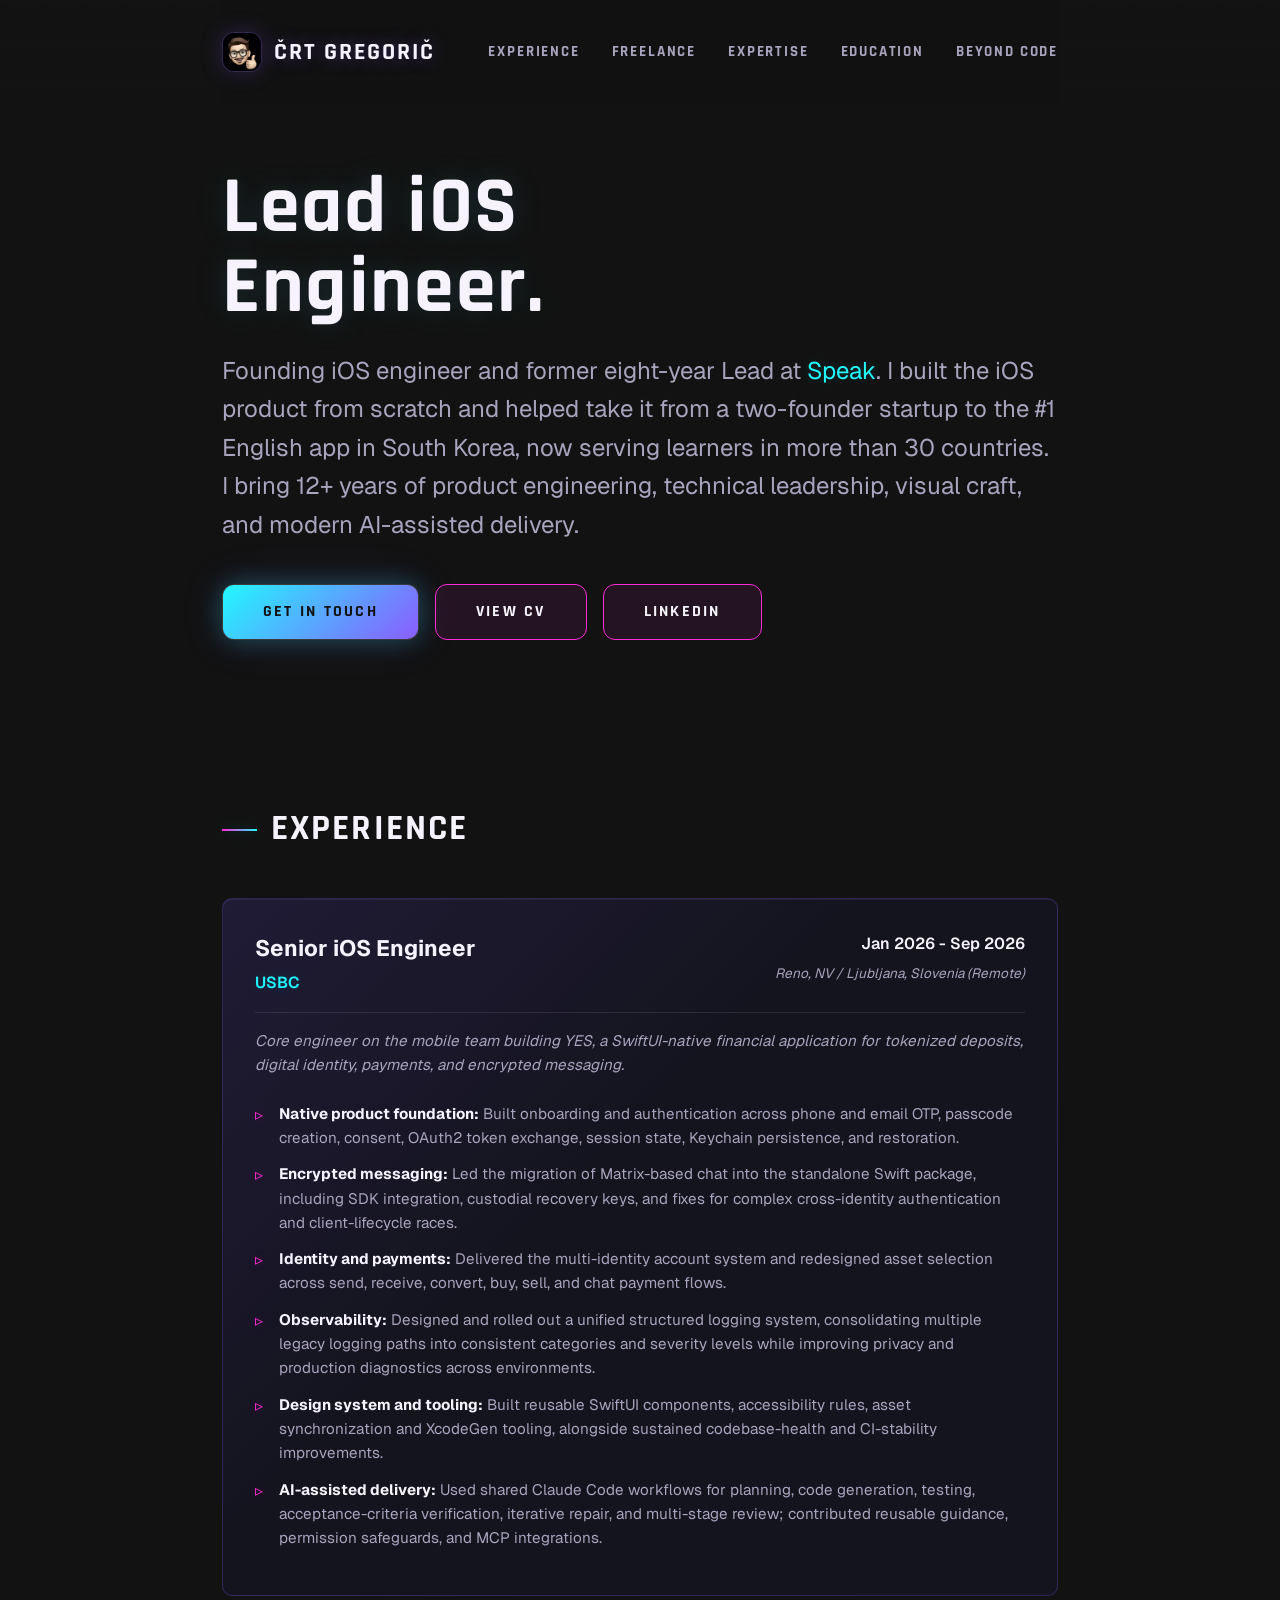
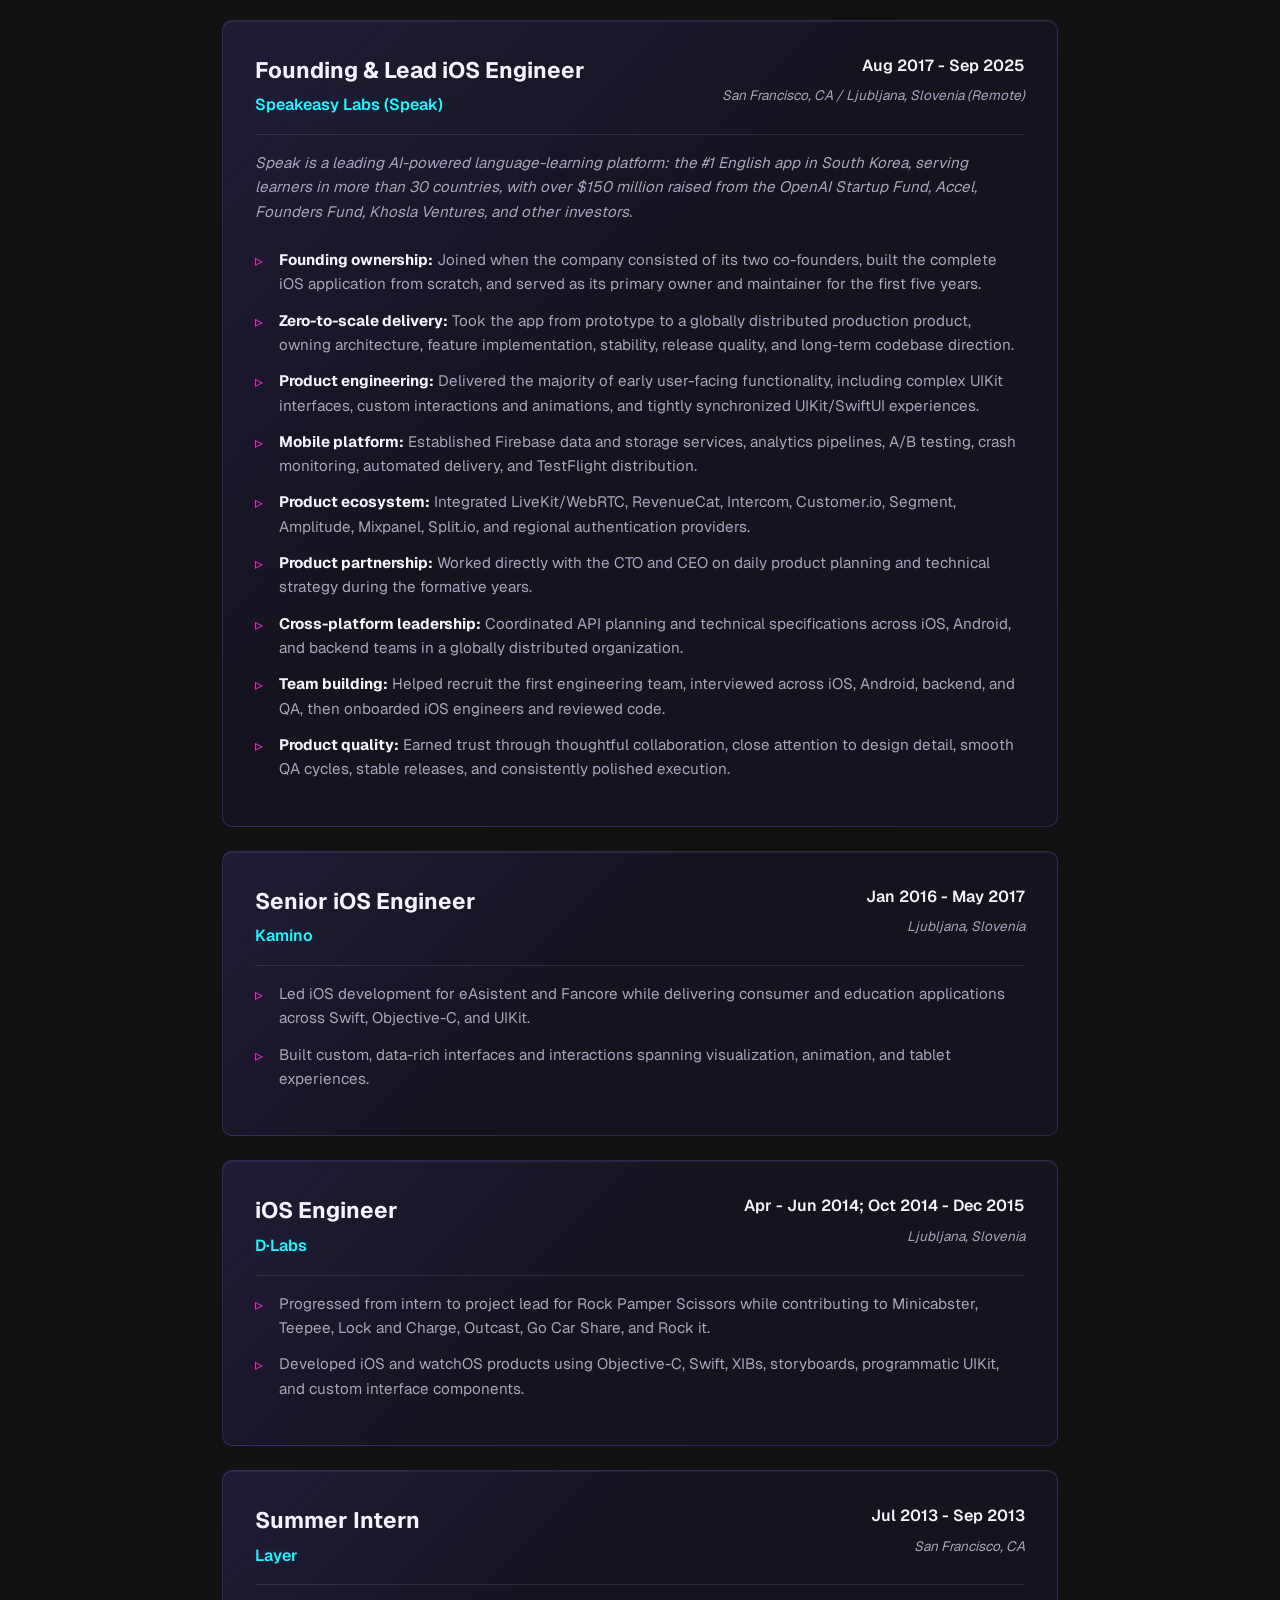
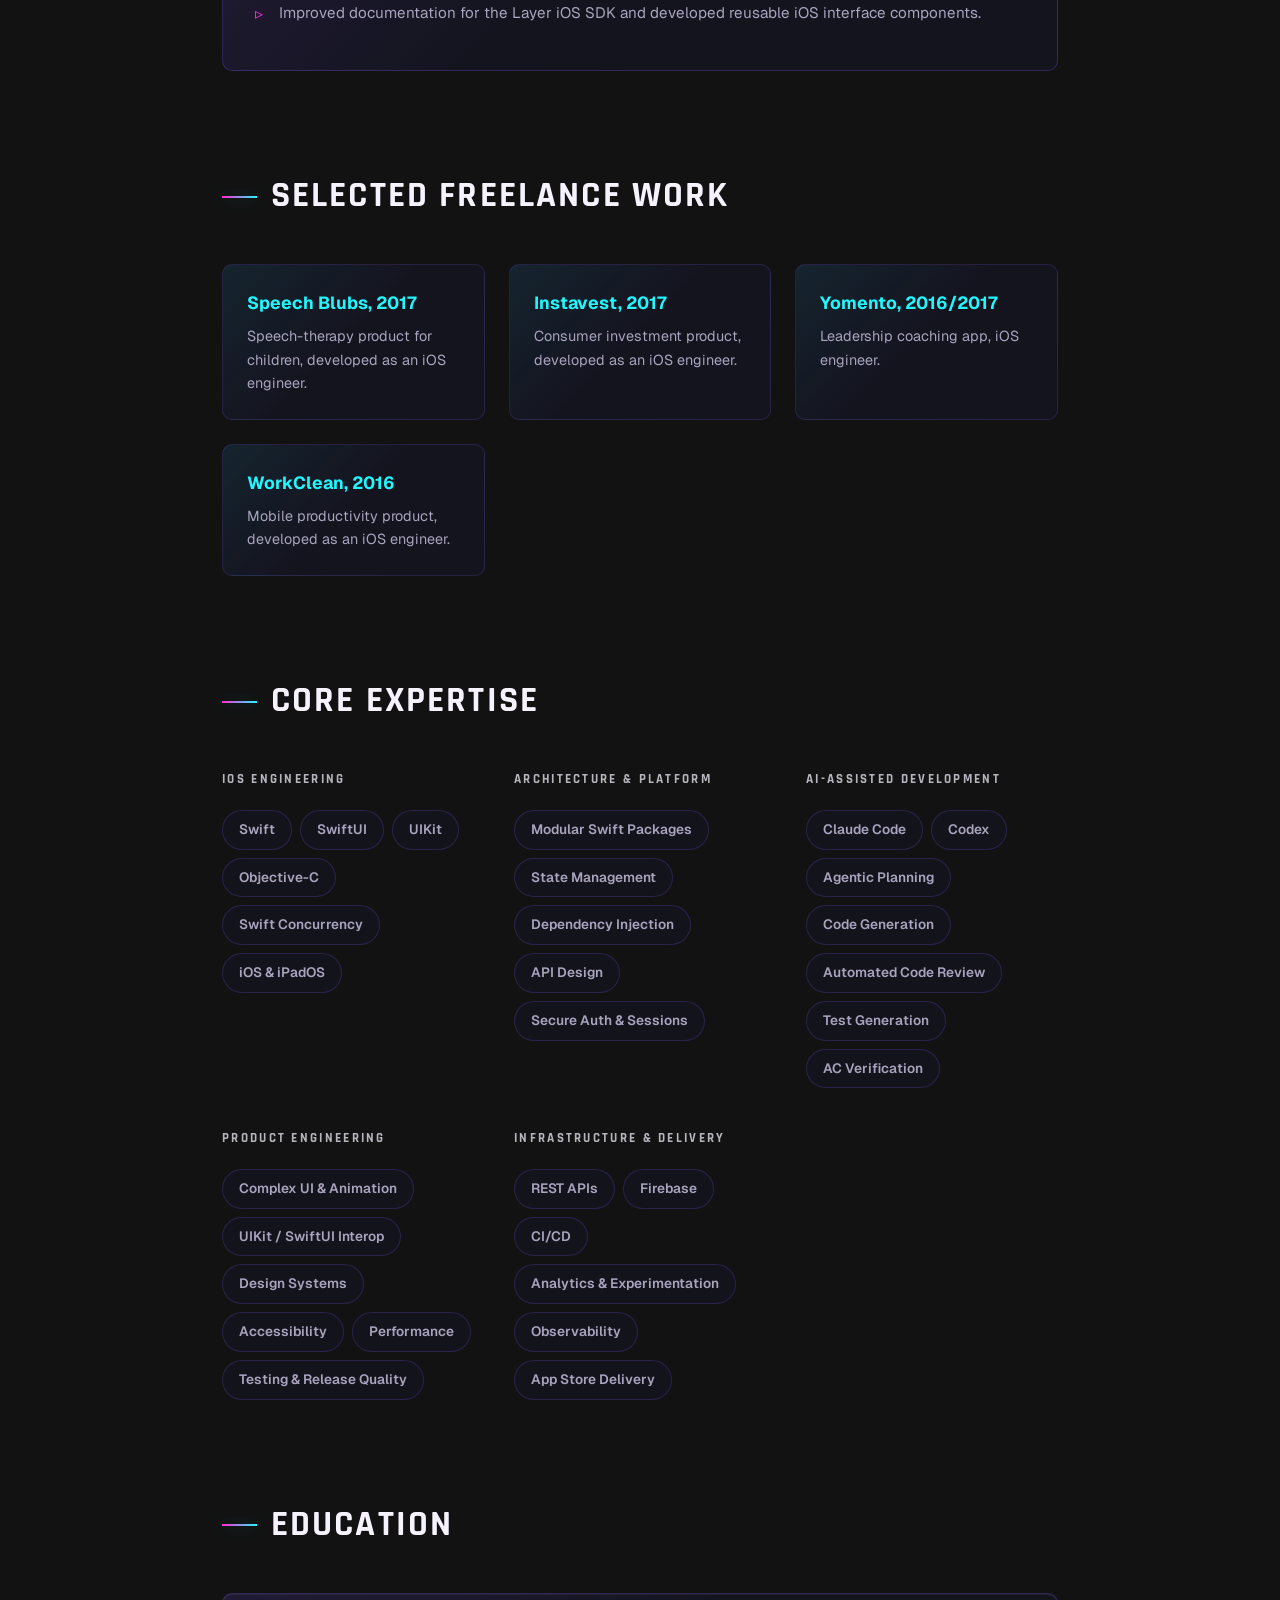
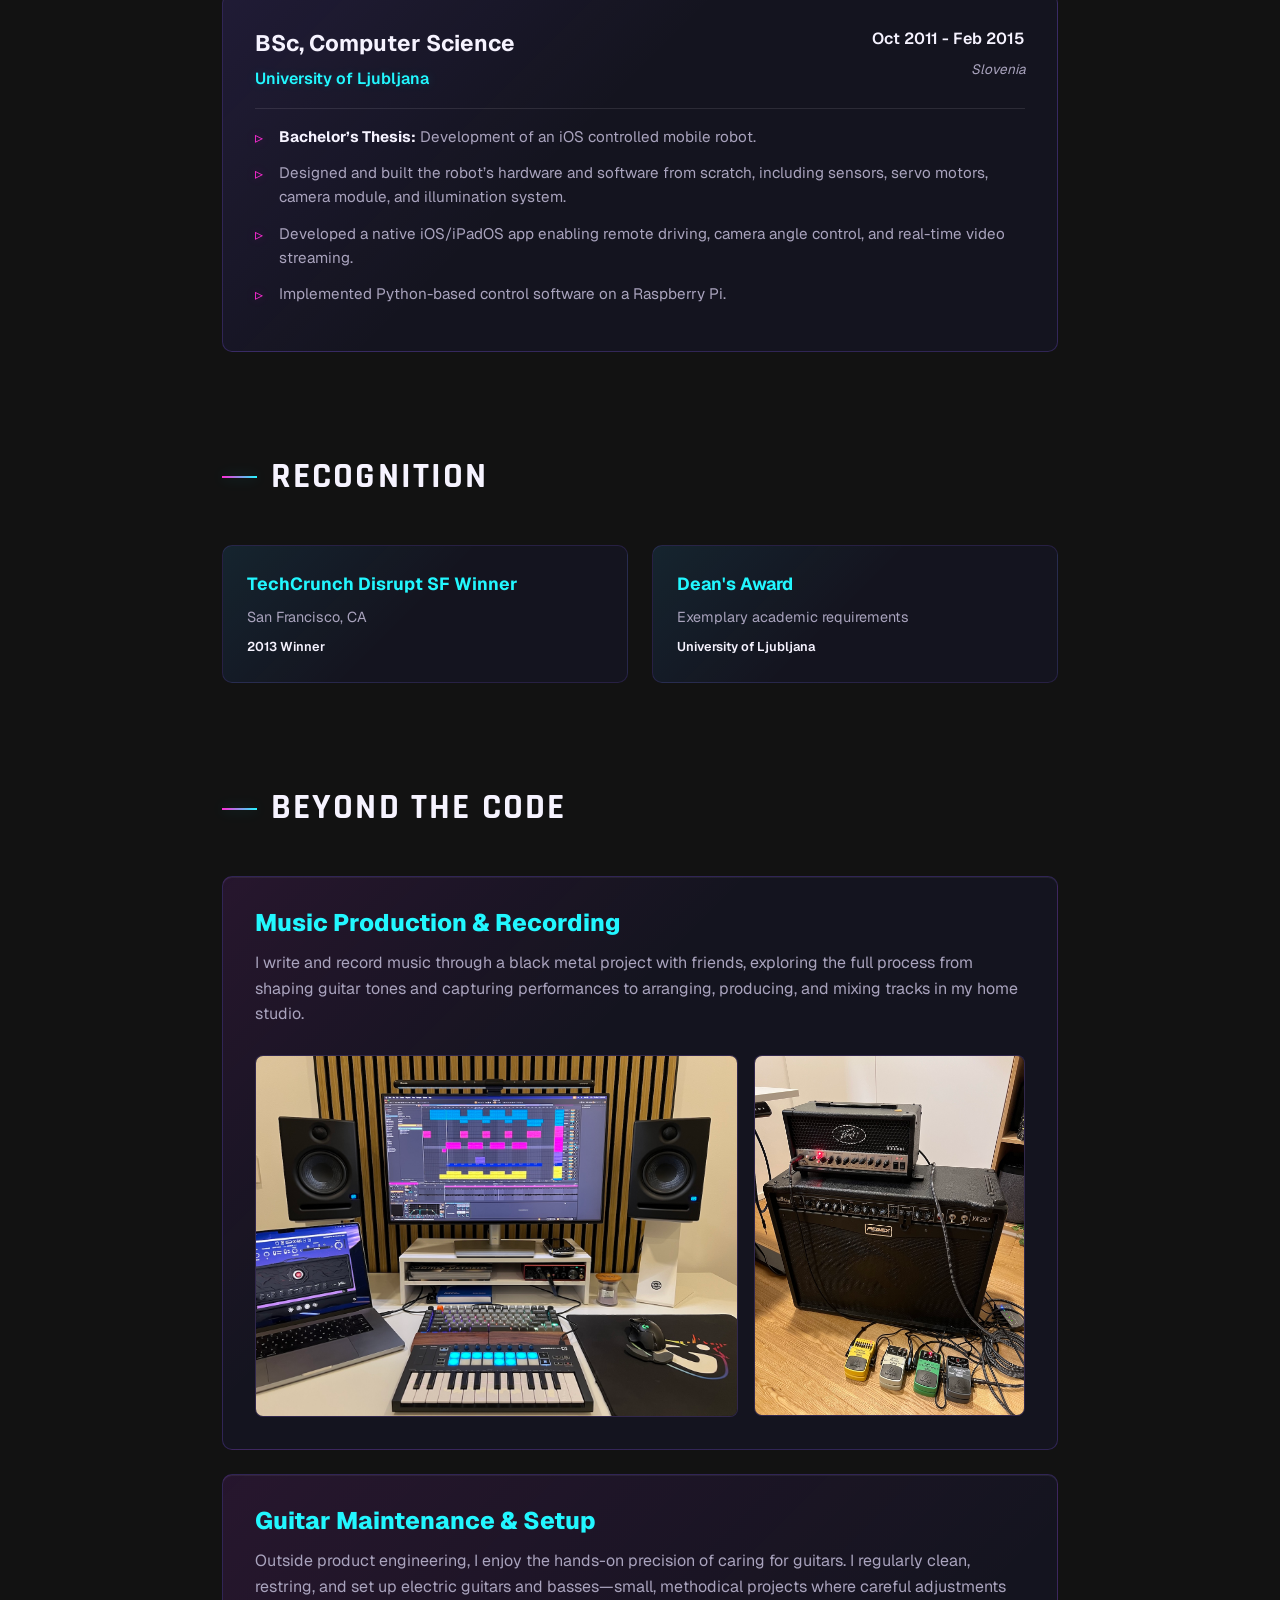
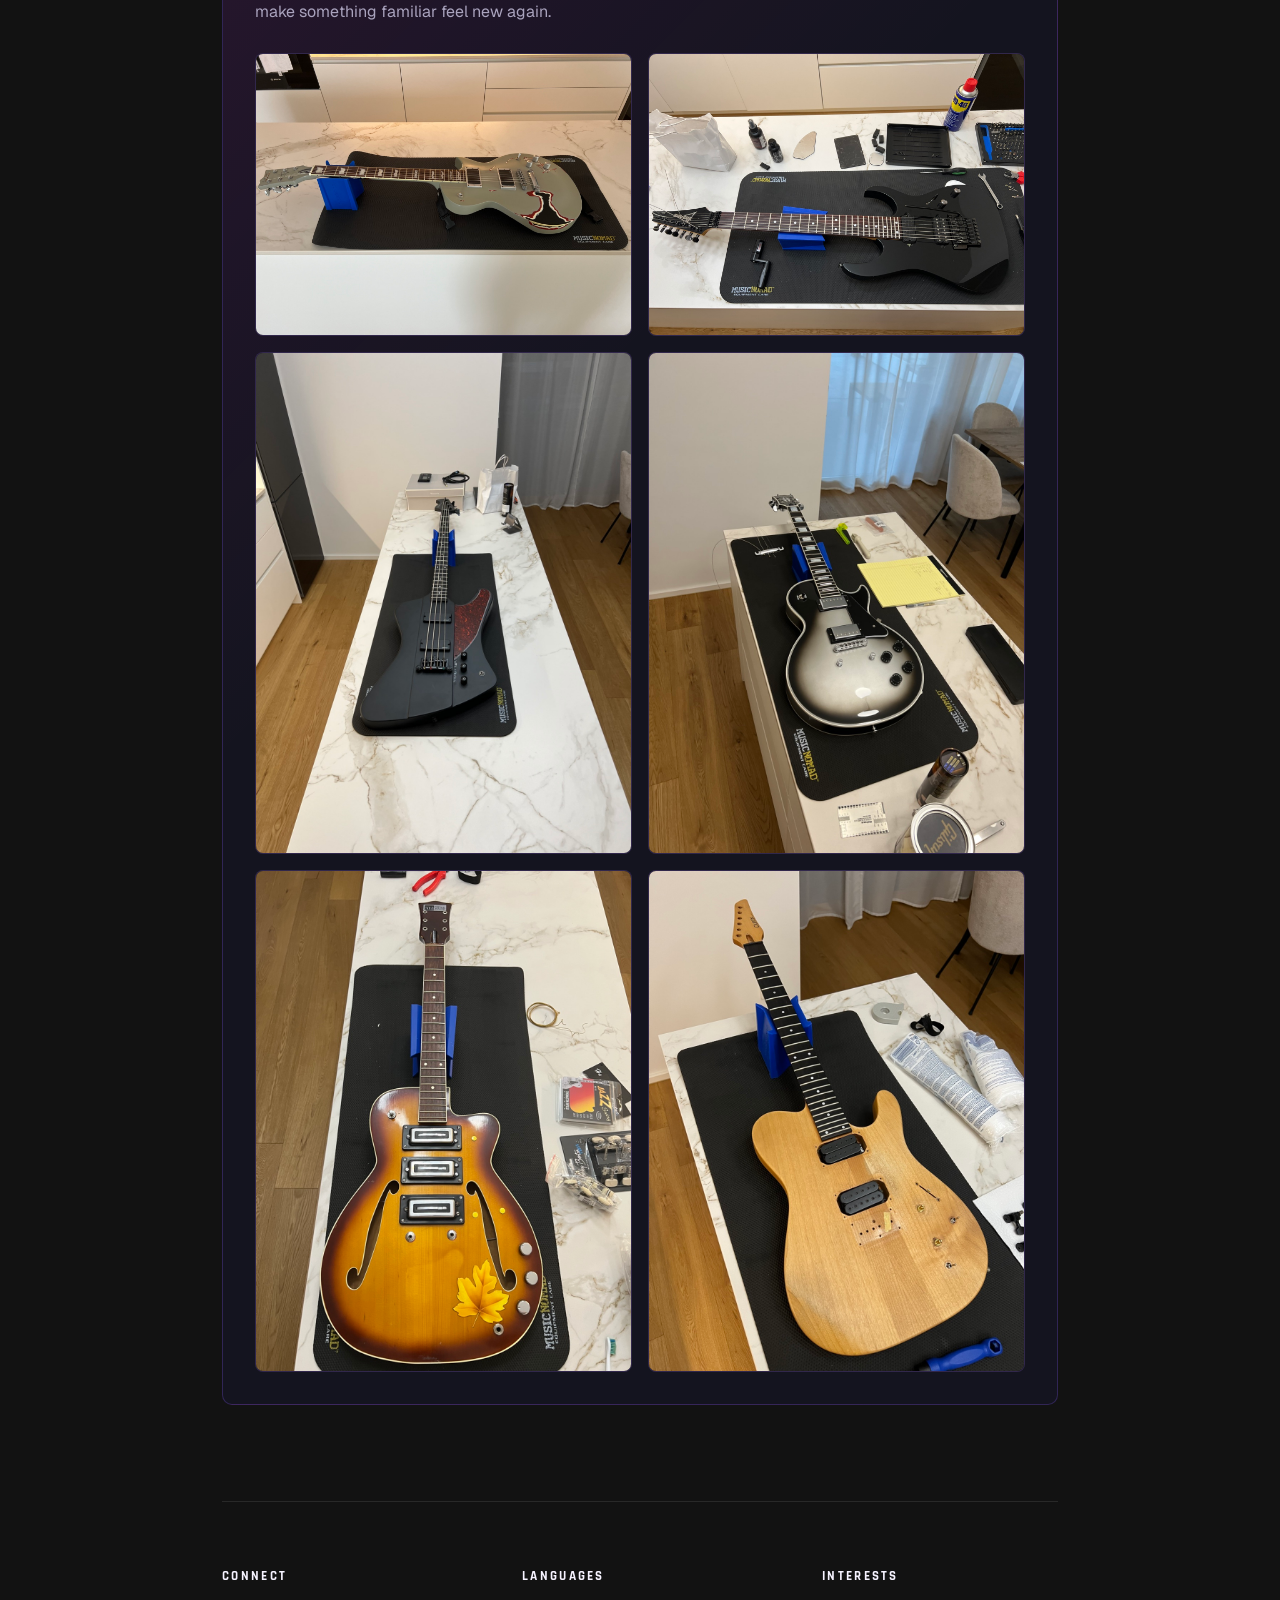
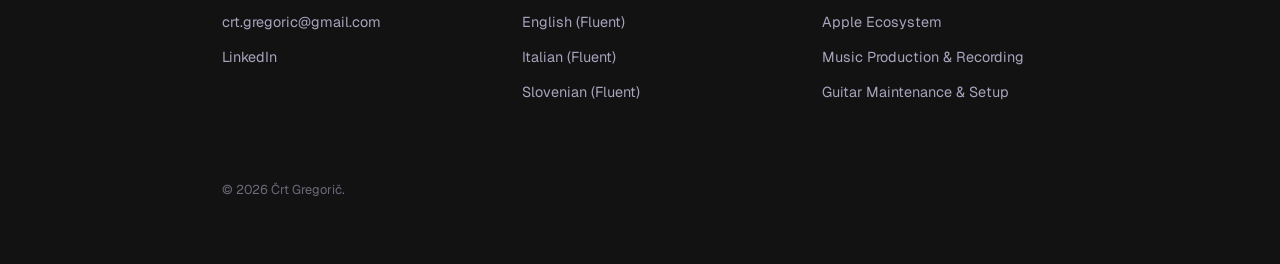
==== commit d19bf0e5: "Added cv section" ====
--- a/portfolio.html
+++ b/portfolio.html
@@ -171,6 +171,7 @@
 
         .cta-group {
             display: flex;
+            flex-wrap: wrap;
             gap: 1rem;
             align-items: stretch;
         }
@@ -778,6 +779,7 @@
                 <p>Founding iOS engineer and former eight-year Lead at <a href="https://www.speak.com/" target="_blank">Speak</a>. I built the iOS product from scratch and helped take it from a two-founder startup to the #1 English app in South Korea, now serving learners in more than 30 countries. I bring 12+ years of product engineering, technical leadership, visual craft, and modern AI-assisted delivery.</p>
                 <div class="cta-group">
                     <a href="mailto:crt.gregoric@gmail.com" class="btn btn-primary">Get in touch</a>
+                    <a href="assets/documents/crt-gregoric-cv.pdf" target="_blank" rel="noopener" class="btn btn-secondary">View CV</a>
                     <a href="http://www.linkedin.com/in/crtgregoric" target="_blank" class="btn btn-secondary">LinkedIn</a>
                 </div>
             </section>
